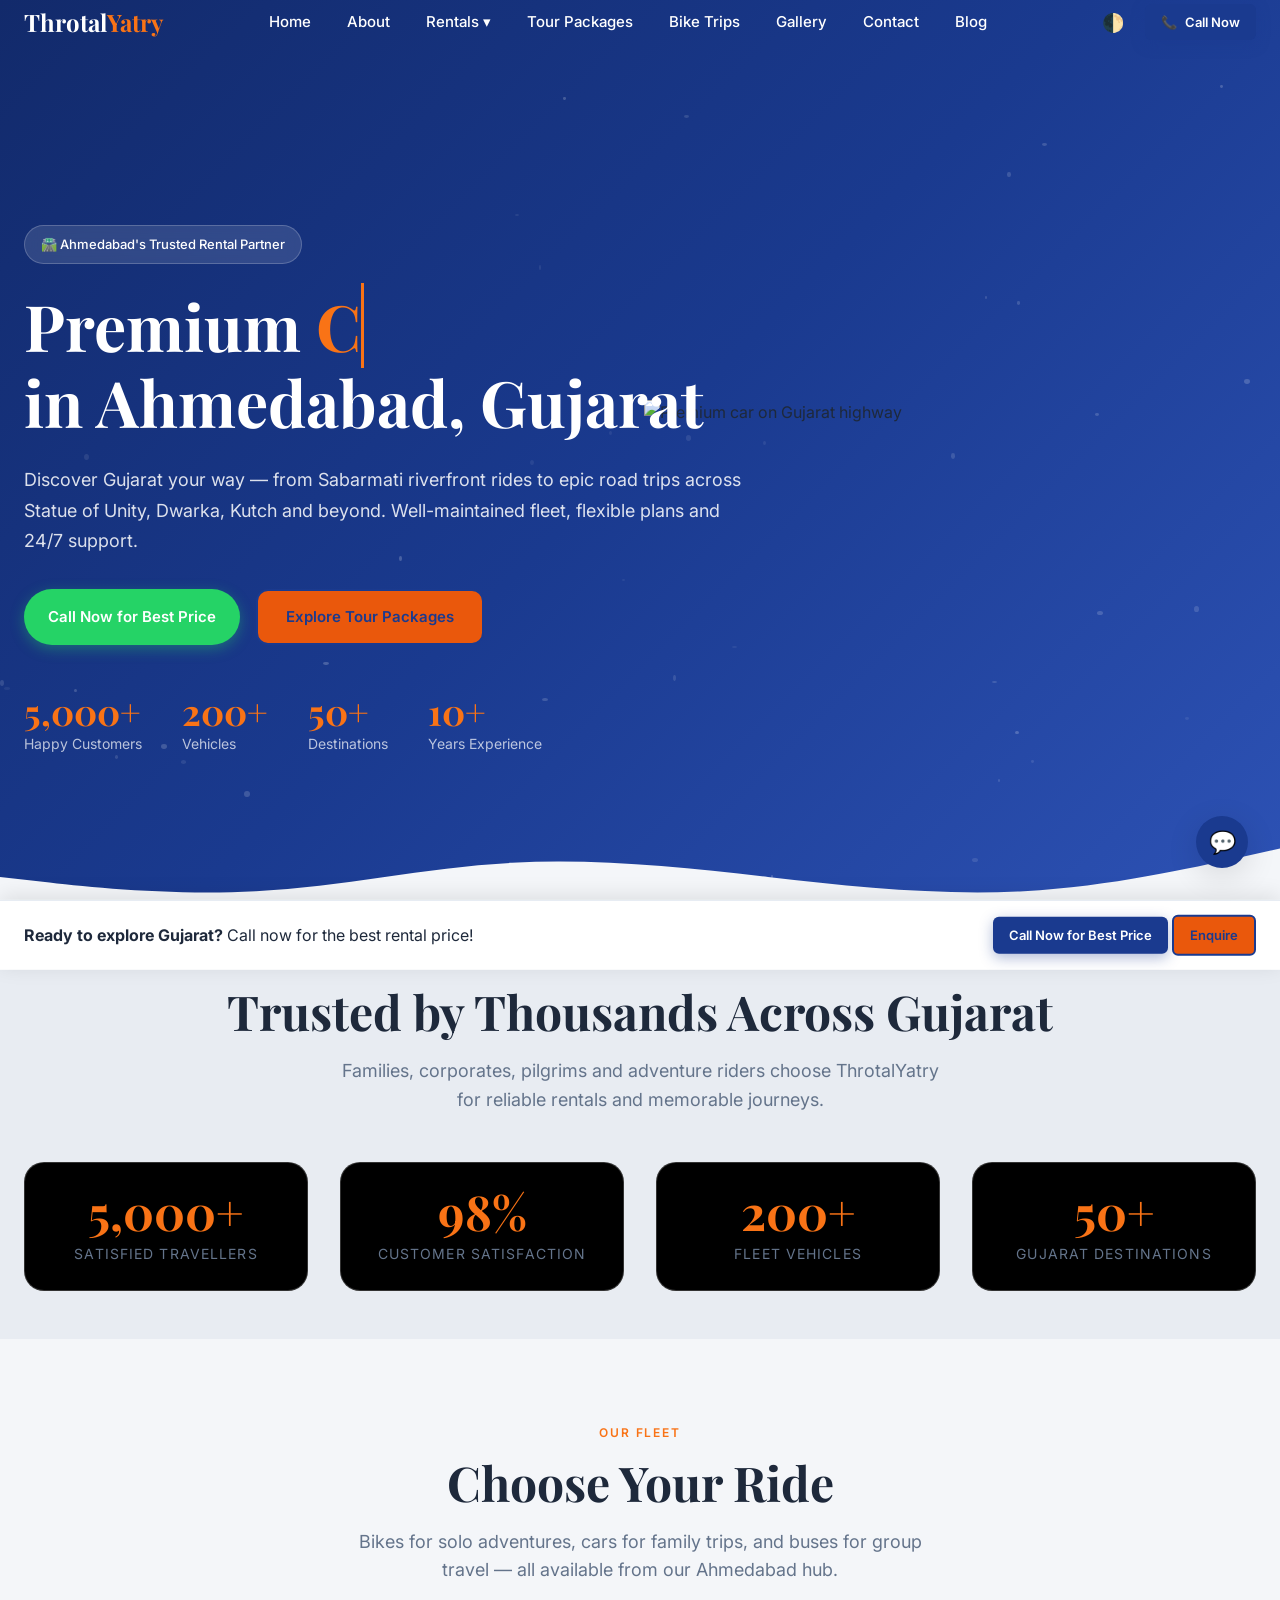
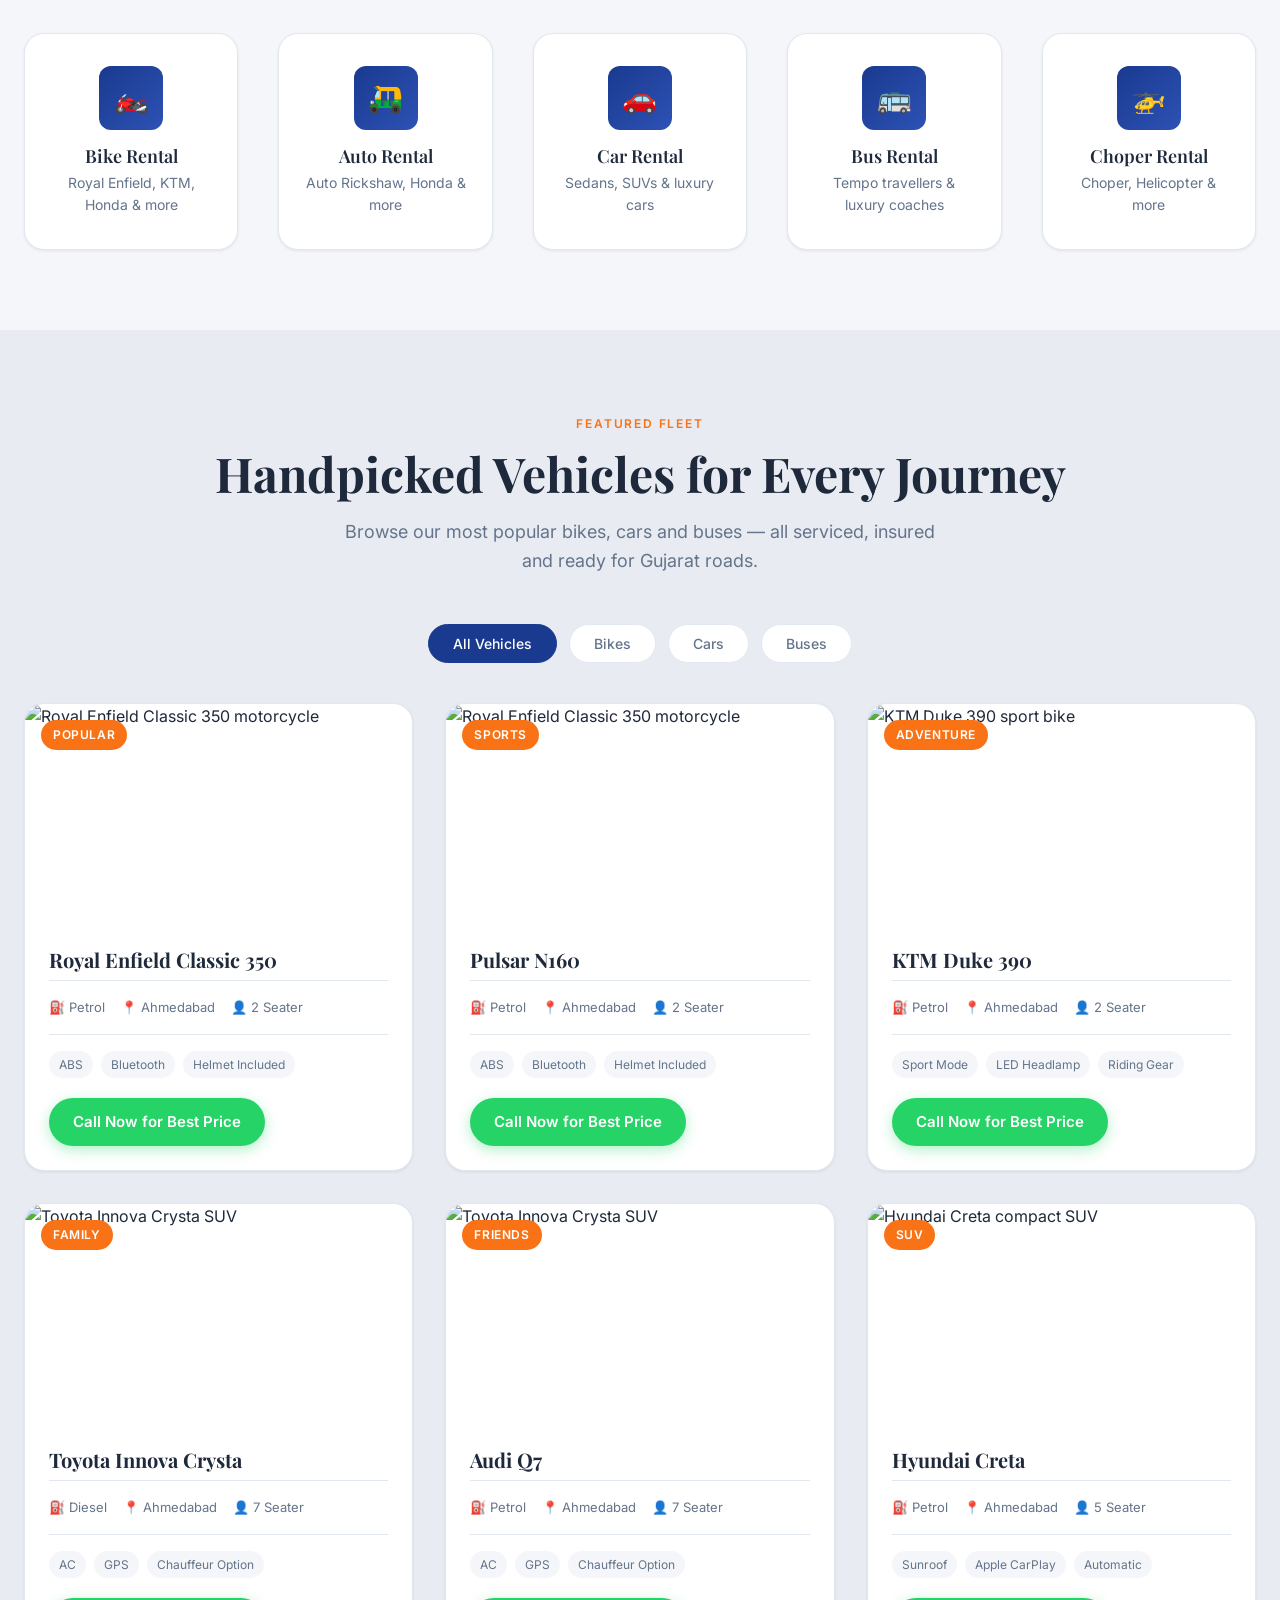
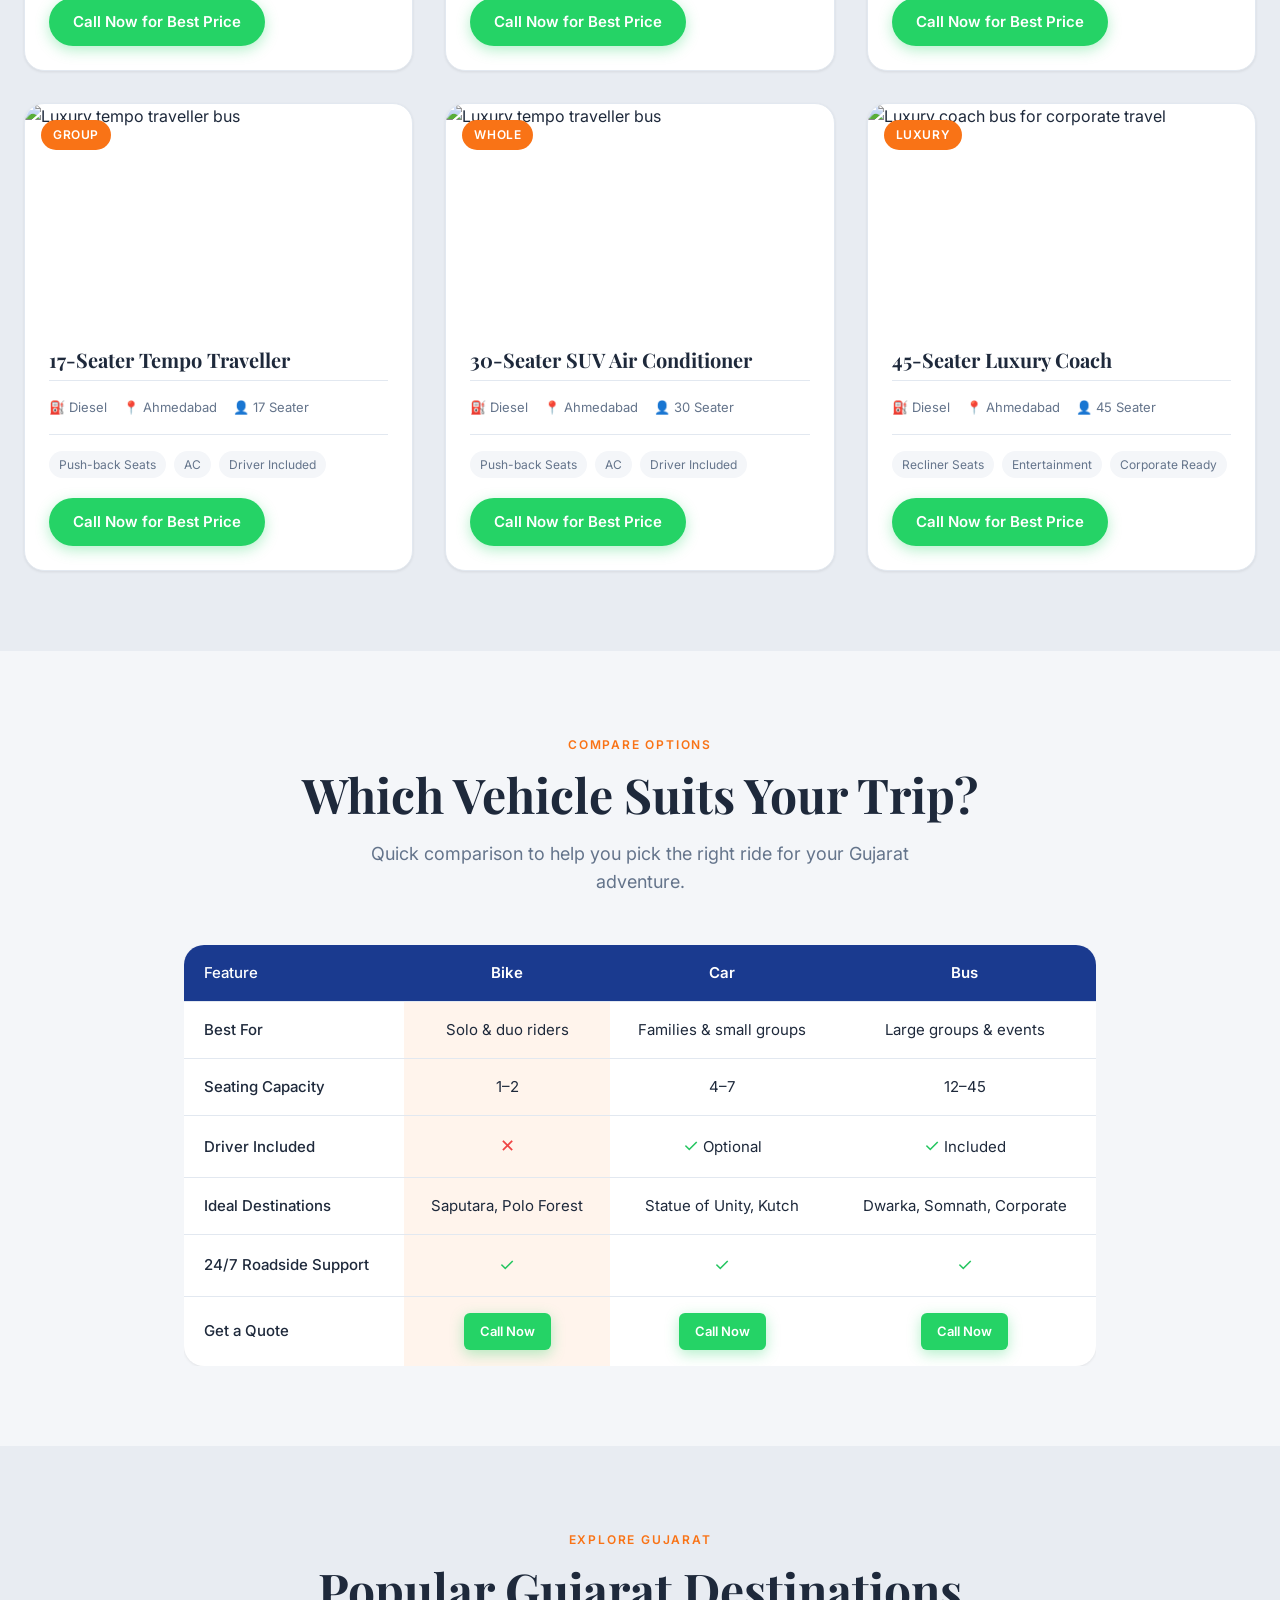
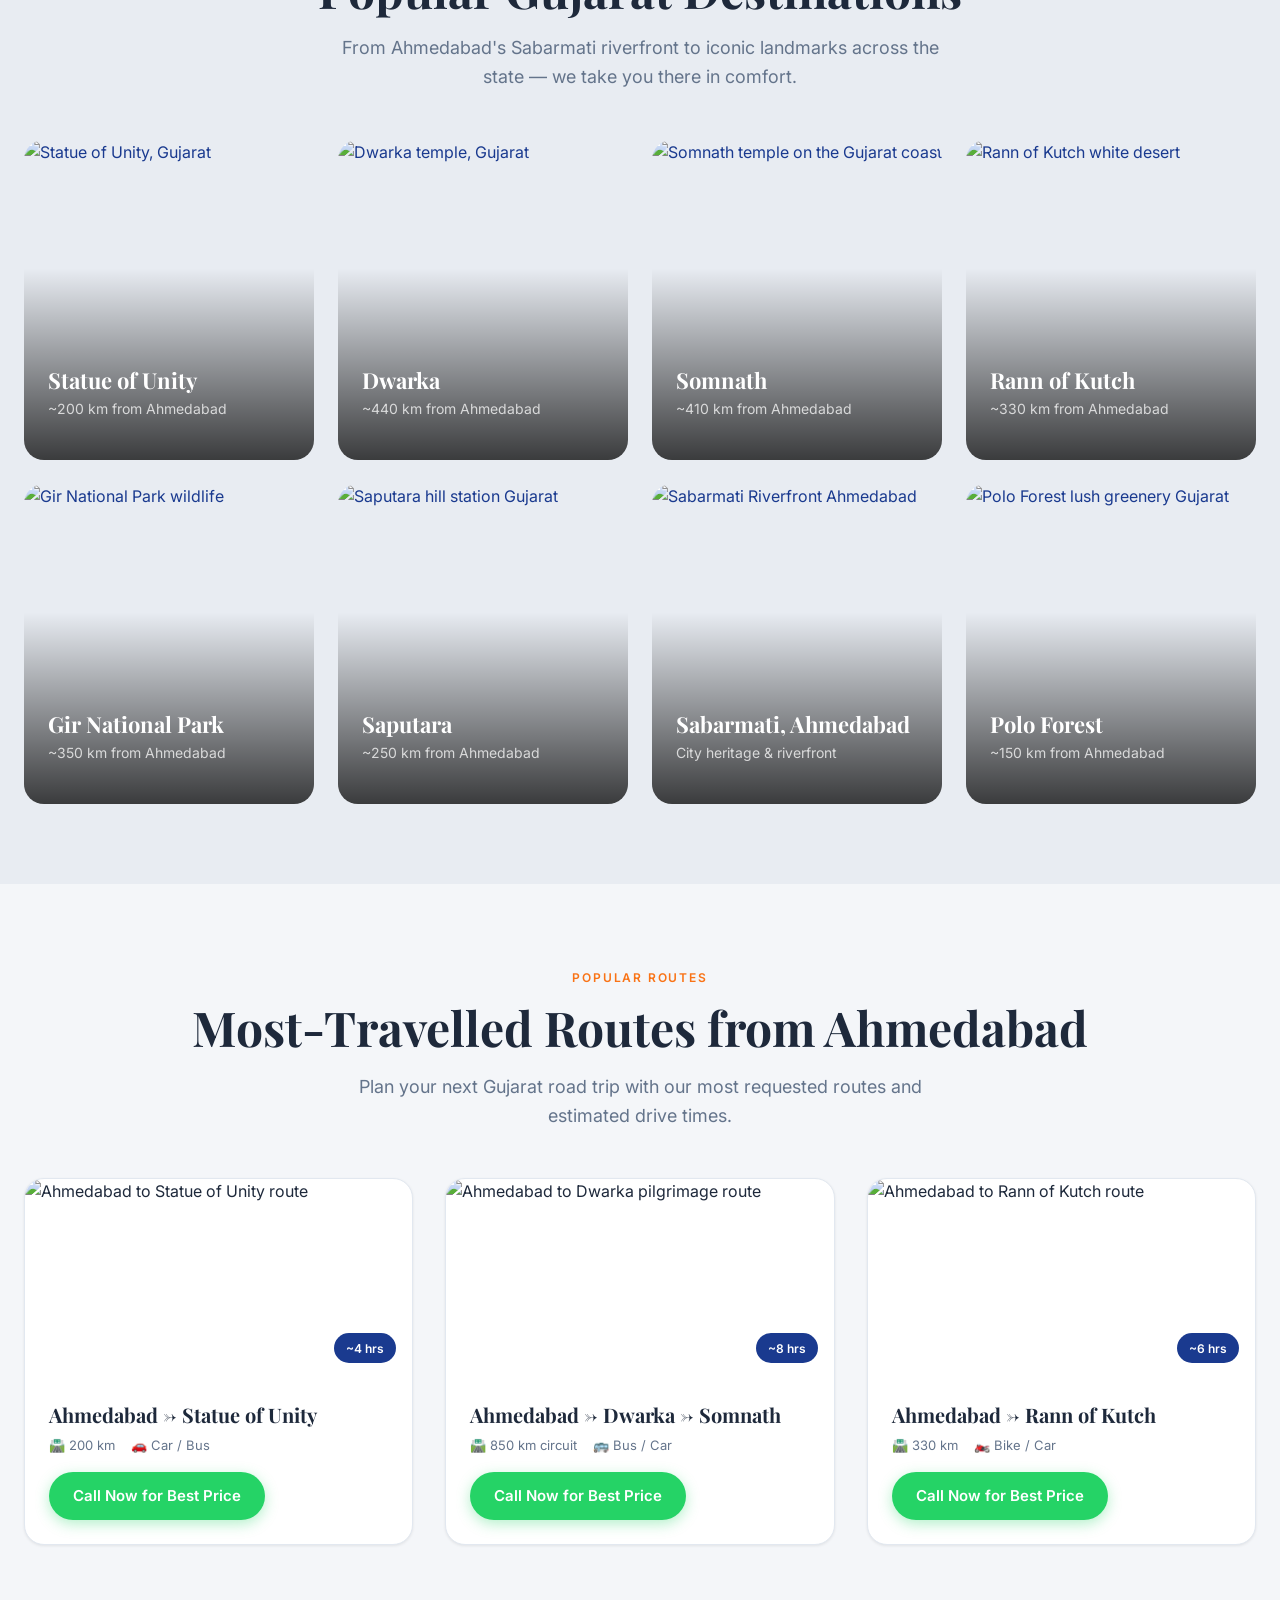
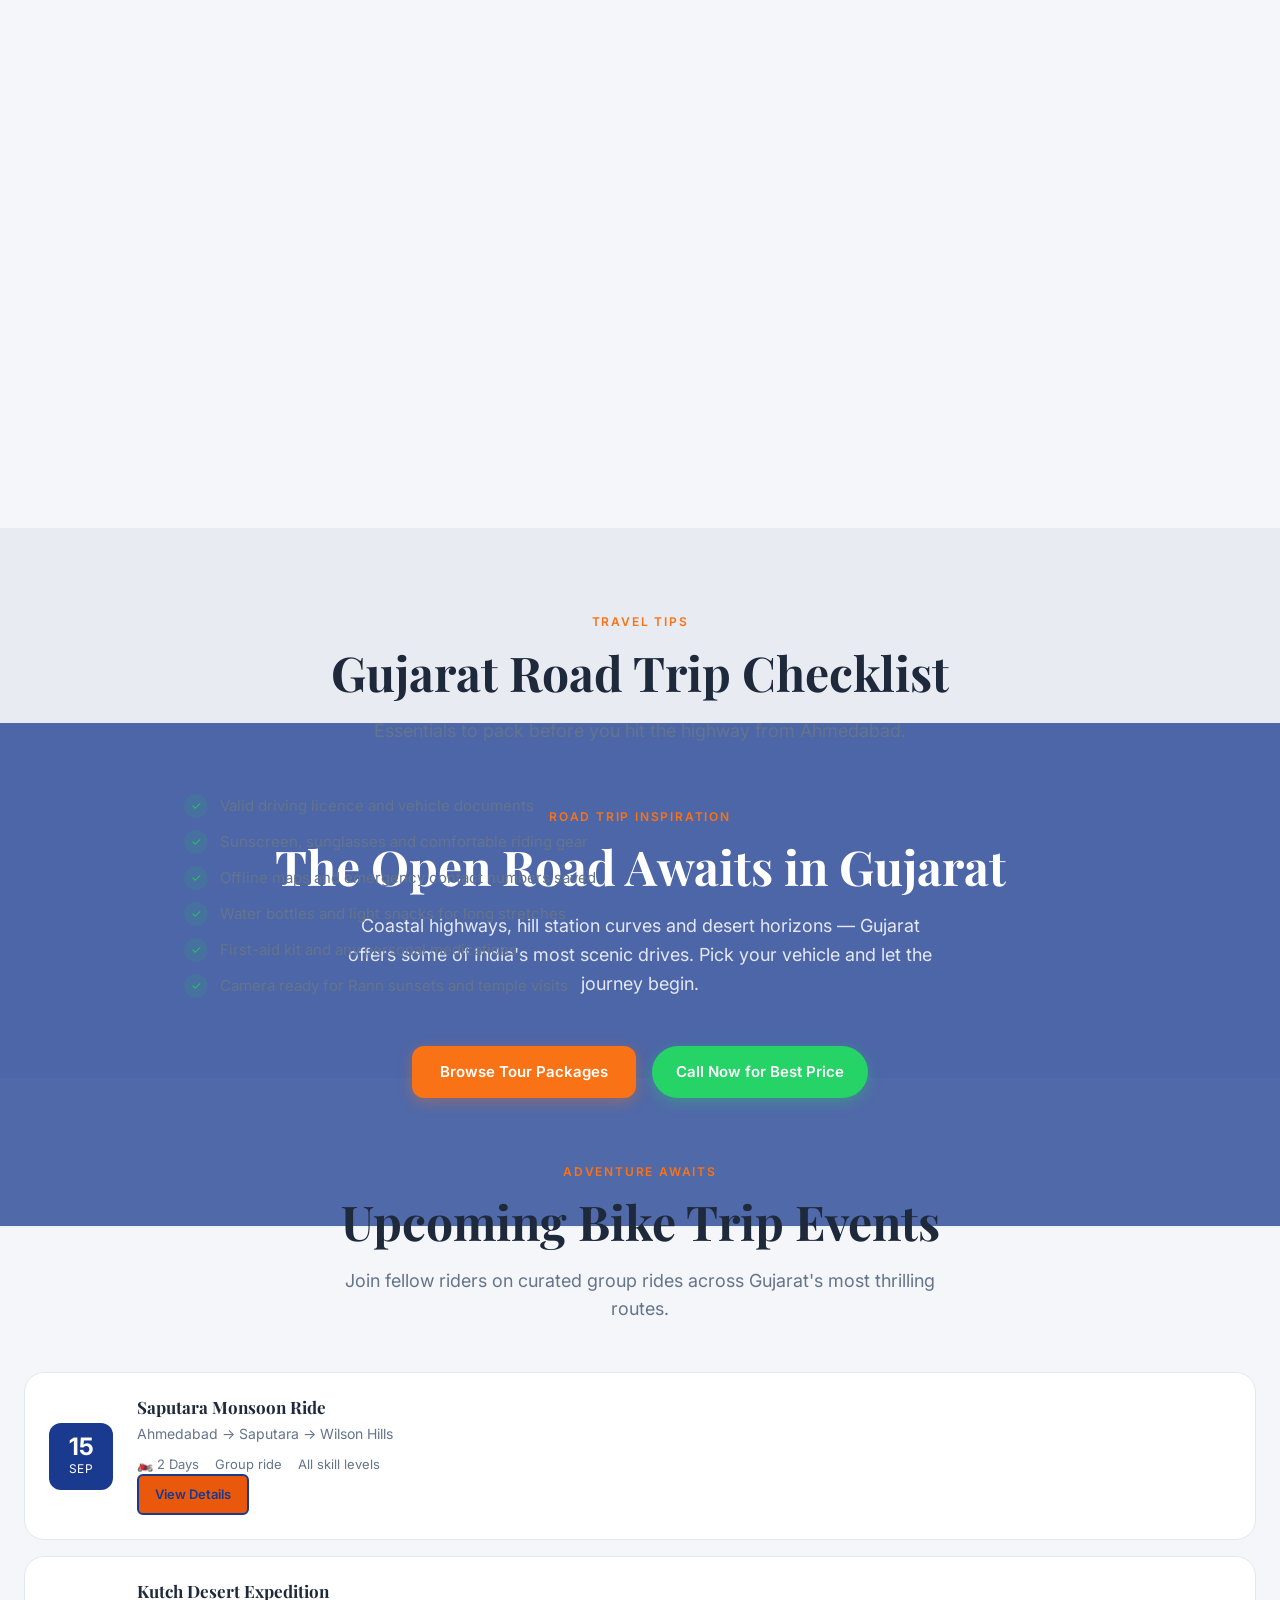
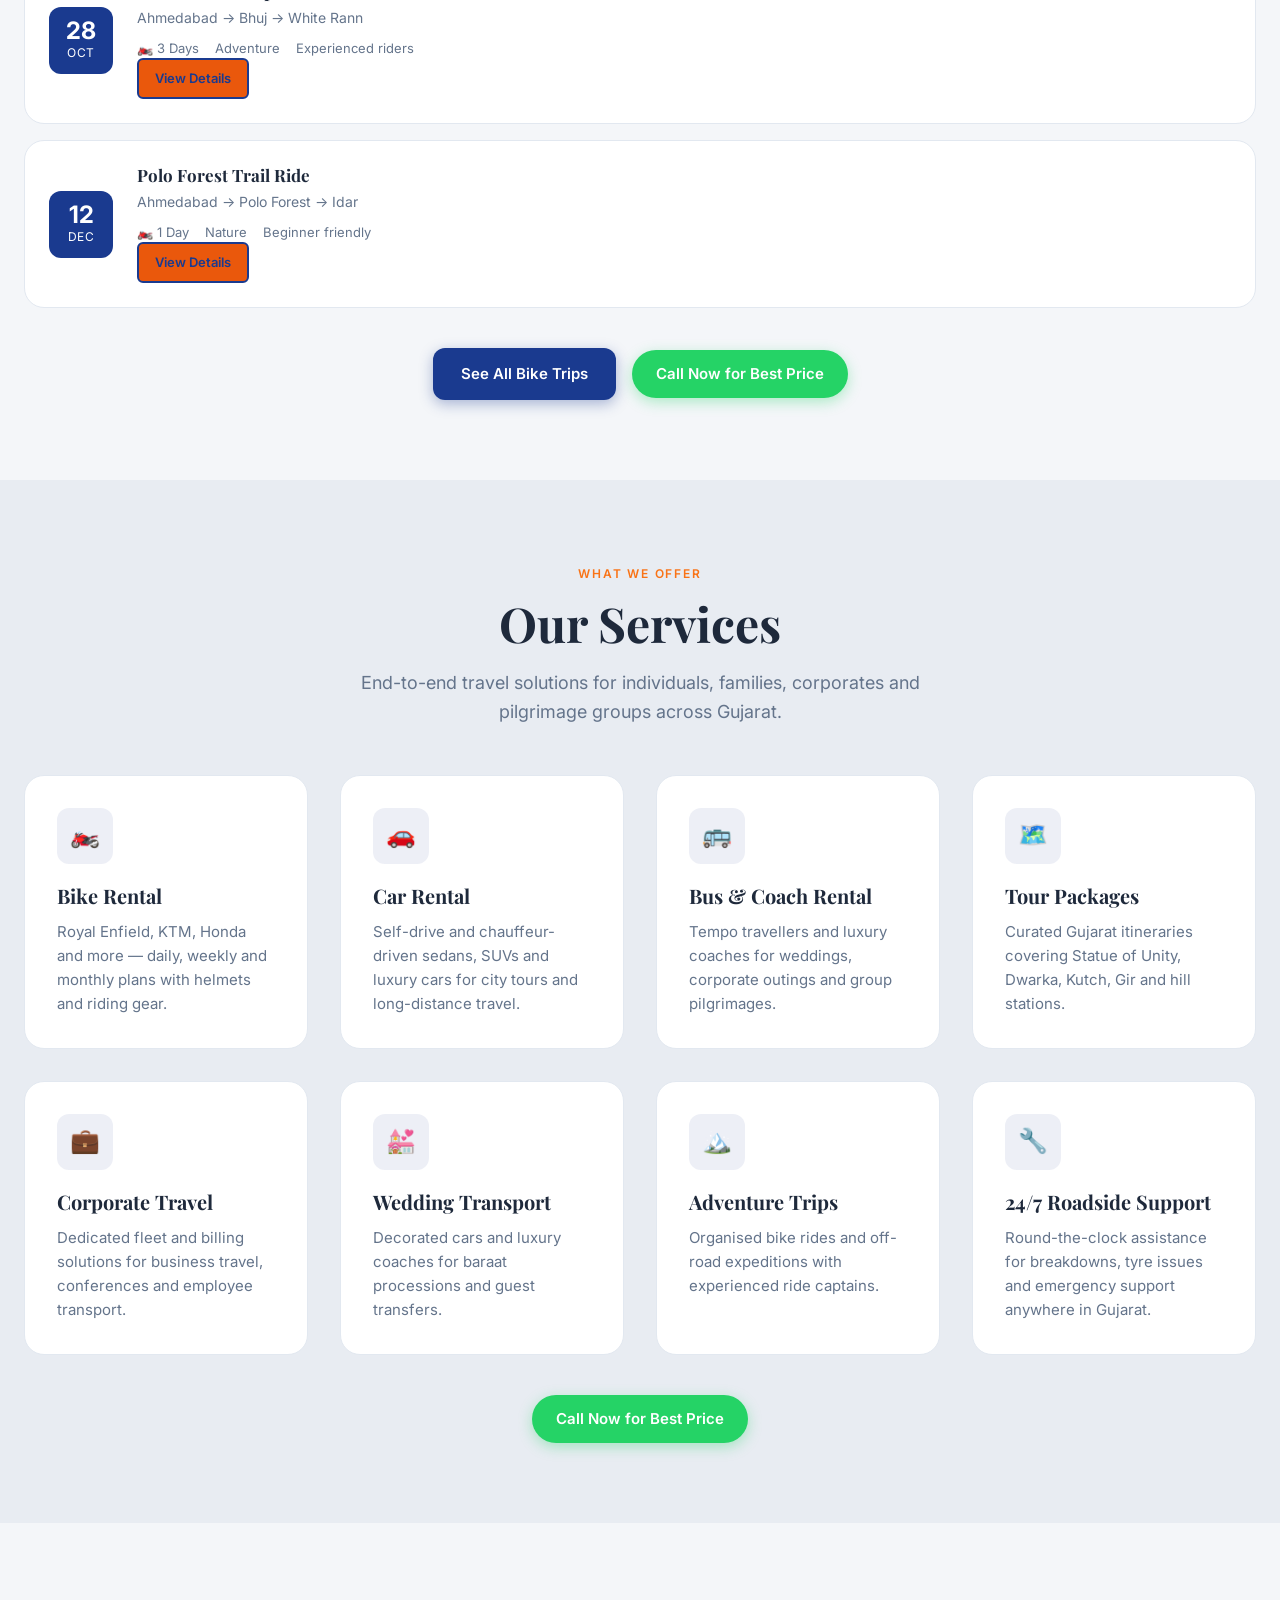
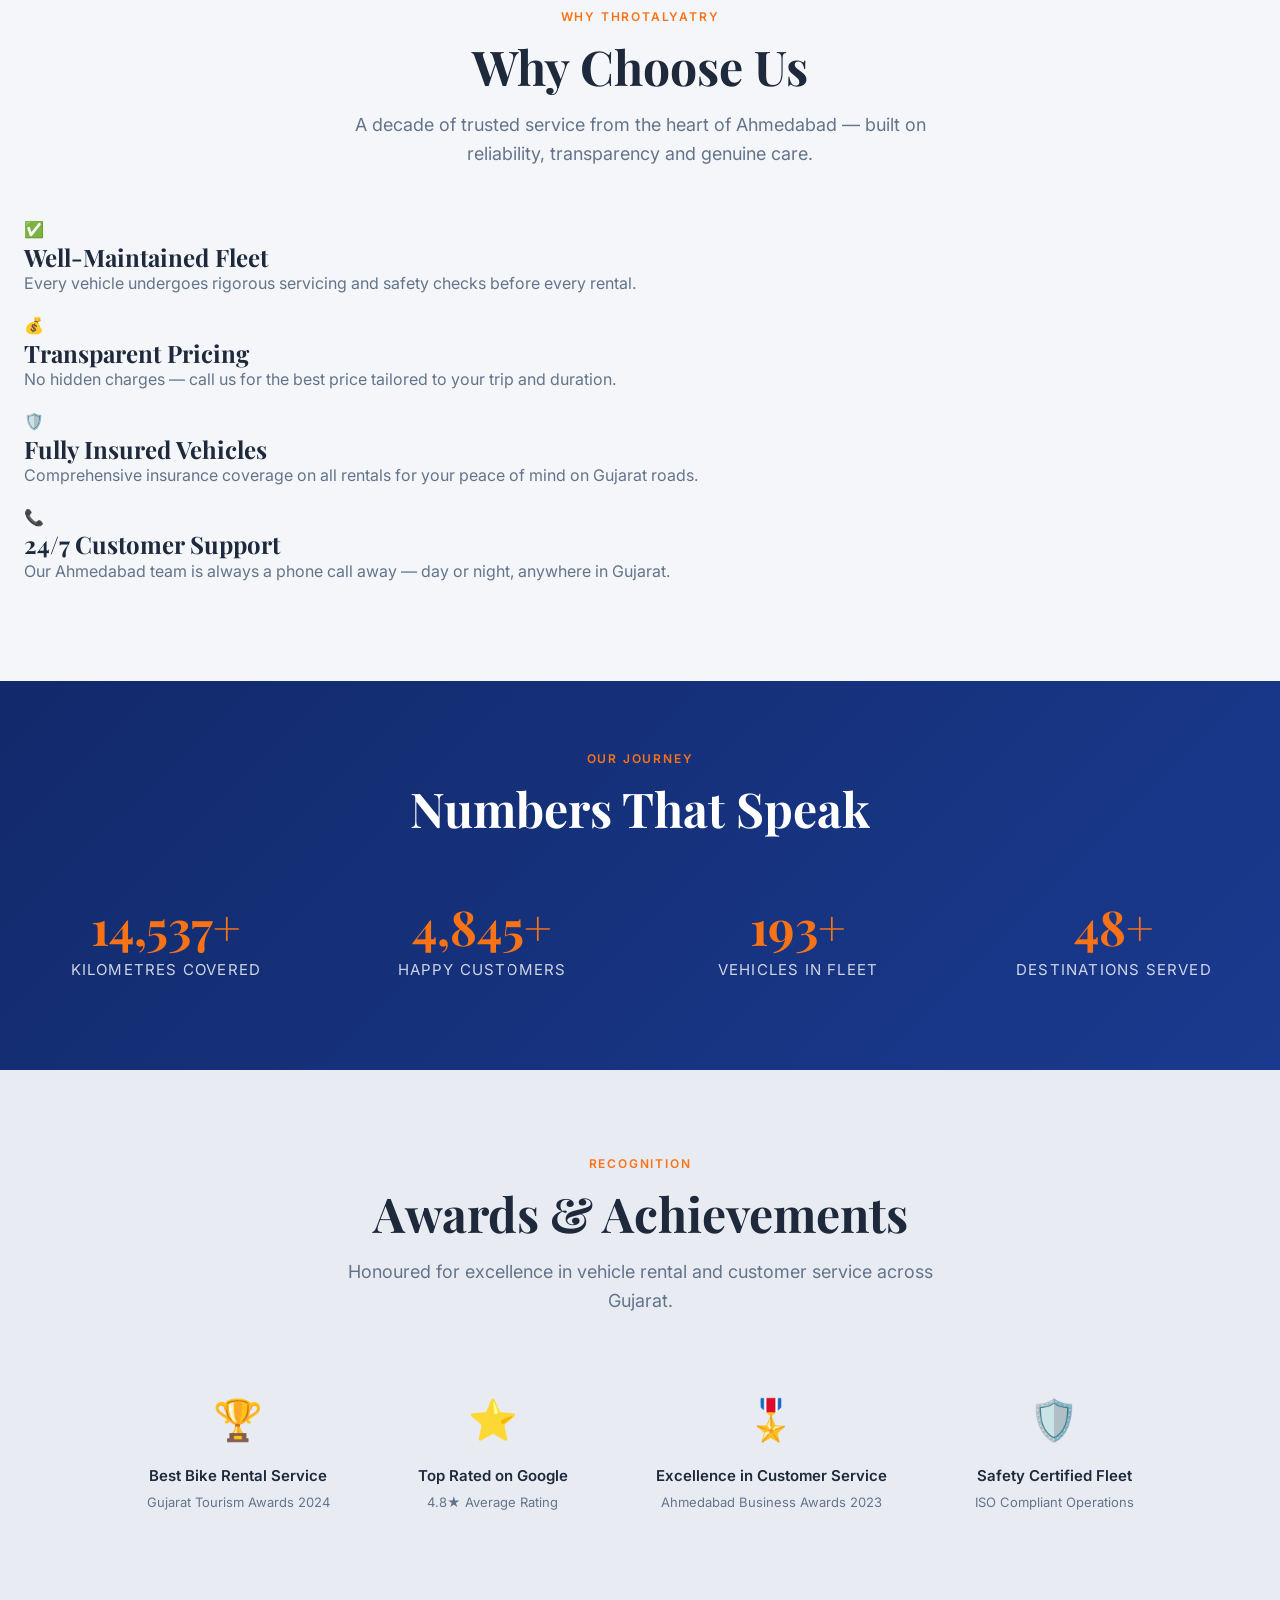
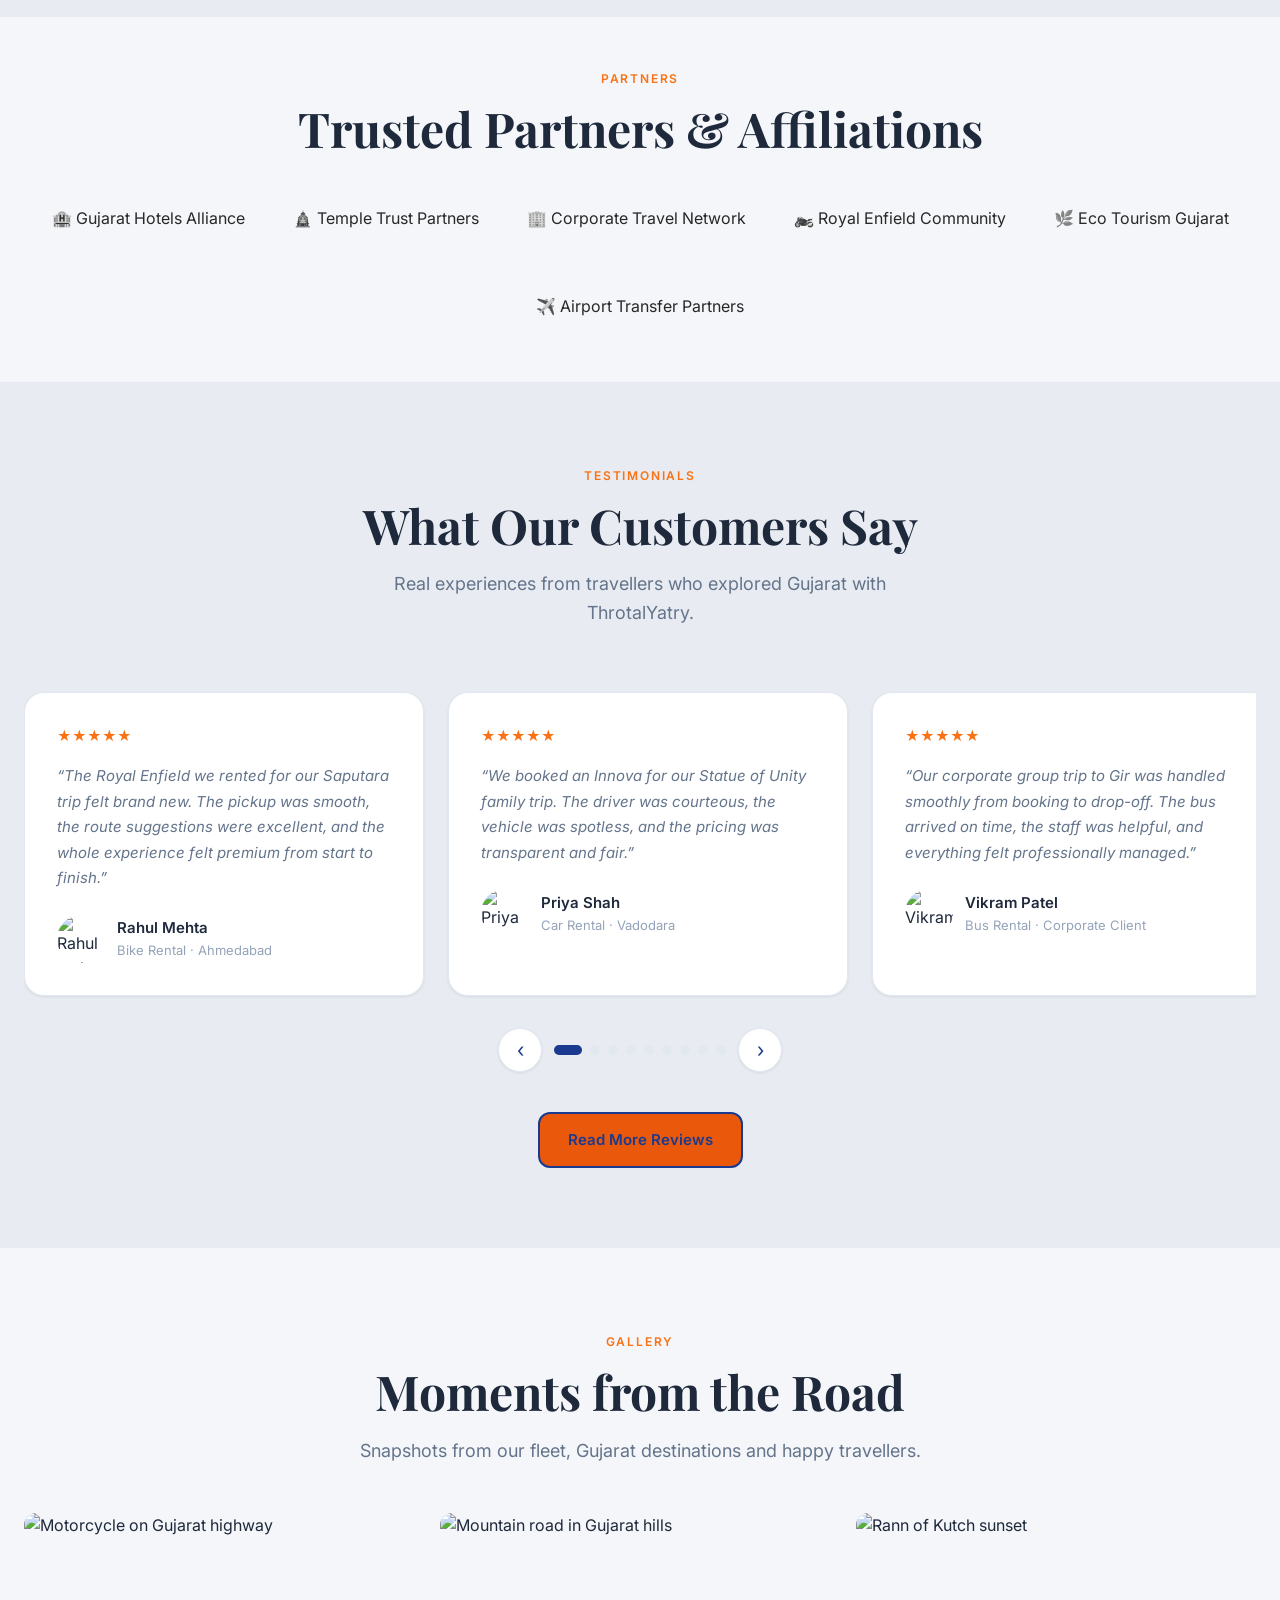
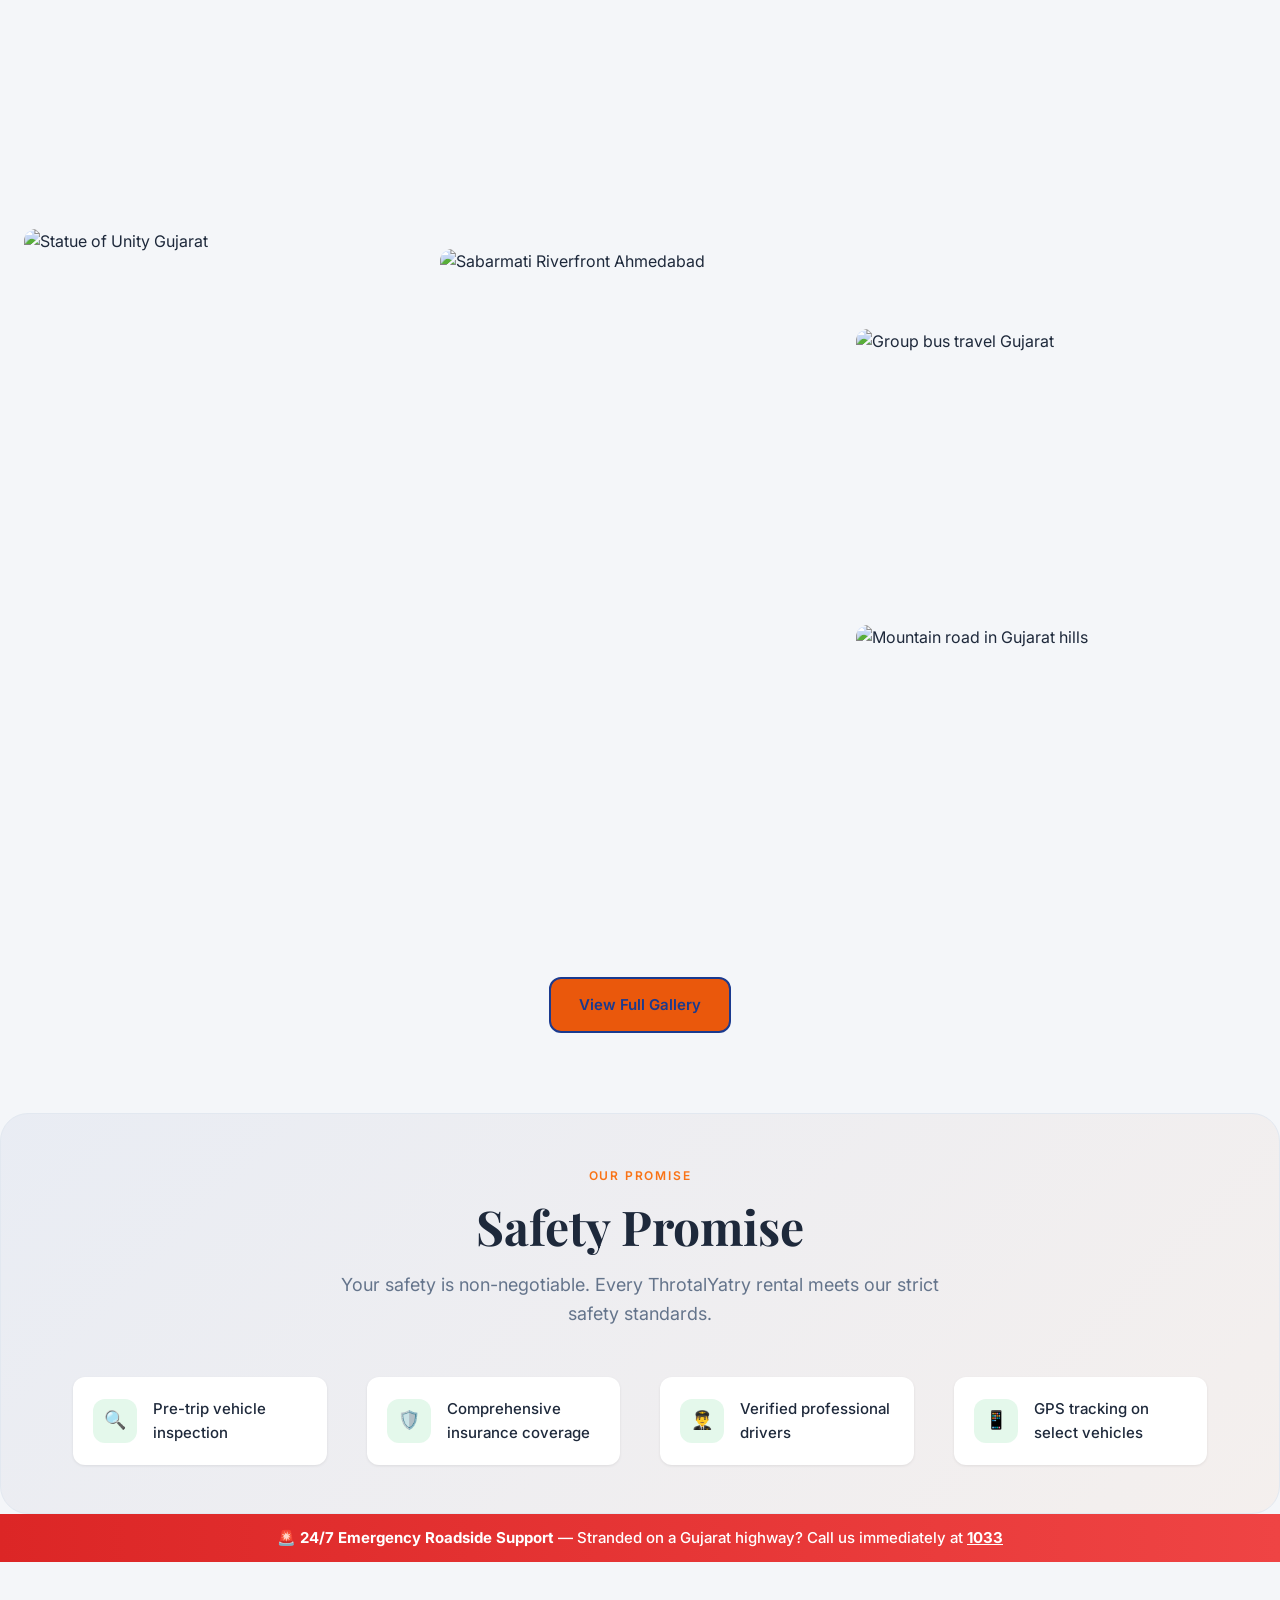
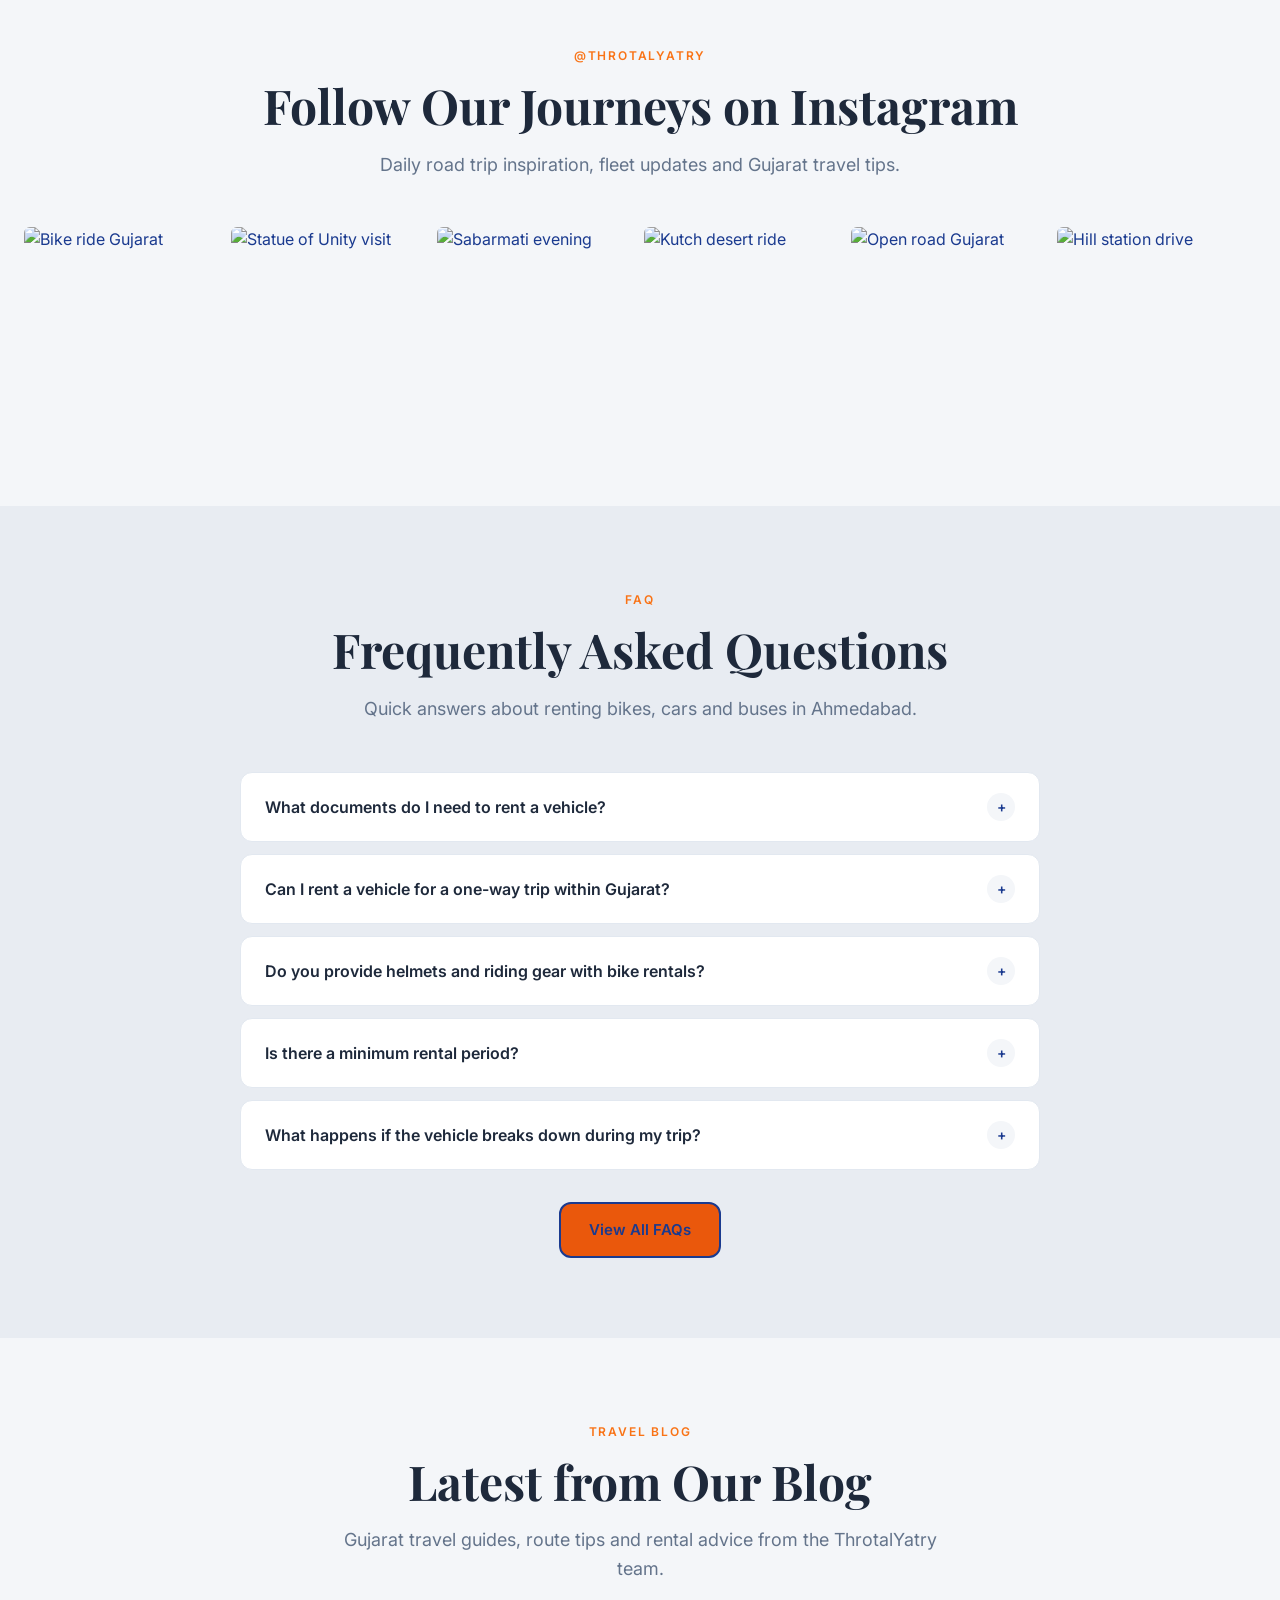
==== index.html @ d6a80f30 "first commit" ====
﻿<!DOCTYPE html>
<html lang="en">
<head>
  <meta charset="UTF-8">
  <meta name="viewport" content="width=device-width, initial-scale=1.0">
  <title>ThrotalYatry | Premium Bike, Car &amp; Bus Rental in Ahmedabad, Gujarat</title>
  <meta name="description" content="ThrotalYatry offers premium bike, car and bus rentals in Ahmedabad, Gujarat. Explore Statue of Unity, Dwarka, Kutch and more with our well-maintained fleet. Call now for the best price.">
  <meta name="keywords" content="bike rental Ahmedabad, car rental Gujarat, bus rental Ahmedabad, vehicle hire Gujarat, ThrotalYatry, tour packages Gujarat">
  <meta name="author" content="ThrotalYatry">
  <meta name="robots" content="index, follow">
  <link rel="canonical" href="https://www.throtalyatry.com/">

  <!-- Open Graph -->
  <meta property="og:type" content="website">
  <meta property="og:url" content="https://www.throtalyatry.com/">
  <meta property="og:title" content="ThrotalYatry | Premium Bike, Car &amp; Bus Rental in Ahmedabad, Gujarat">
  <meta property="og:description" content="Premium bike, car and bus rentals in Ahmedabad. Explore Gujarat with comfort, safety and the best fleet. Call now for the best price.">
  <meta property="og:image" content="https://images.unsplash.com/photo-1587474260587-136574528ed5?w=1200&q=80">
  <meta property="og:locale" content="en_IN">
  <meta property="og:site_name" content="ThrotalYatry">

  <!-- Twitter Card -->
  <meta name="twitter:card" content="summary_large_image">
  <meta name="twitter:title" content="ThrotalYatry | Premium Bike, Car &amp; Bus Rental in Ahmedabad, Gujarat">
  <meta name="twitter:description" content="Premium bike, car and bus rentals in Ahmedabad. Explore Gujarat with comfort, safety and the best fleet.">
  <meta name="twitter:image" content="https://images.unsplash.com/photo-1587474260587-136574528ed5?w=1200&q=80">

  <!-- Favicon -->
  <link rel="icon" type="image/svg+xml" href="data:image/svg+xml,%3Csvg xmlns='http://www.w3.org/2000/svg' viewBox='0 0 100 100'%3E%3Ctext y='.9em' font-size='90'%3E🛣️%3C/text%3E%3C/svg%3E">

  <!-- Stylesheets -->
  <link rel="stylesheet" href="css/style.css">
  <link rel="stylesheet" href="css/responsive.css">

  <!-- JSON-LD LocalBusiness Schema -->
  <script type="application/ld+json">
  {
    "@context": "https://schema.org",
    "@type": "LocalBusiness",
    "name": "ThrotalYatry",
    "description": "Premium bike, car and bus rental service in Ahmedabad, Gujarat. Explore Gujarat with our well-maintained fleet and expert travel support.",
    "url": "https://www.throtalyatry.com",
    "telephone": "+917739486797",
    "email": "info@throtalyatry.com",
    "image": "https://images.unsplash.com/photo-1587474260587-136574528ed5?w=1200&q=80",
    "address": {
      "@type": "PostalAddress",
      "streetAddress": "Near Sabarmati Riverfront",
      "addressLocality": "Ahmedabad",
      "addressRegion": "Gujarat",
      "postalCode": "380009",
      "addressCountry": "IN"
    },
    "geo": {
      "@type": "GeoCoordinates",
      "latitude": 23.0225,
      "longitude": 72.5714
    },
    "openingHoursSpecification": [
      {
        "@type": "OpeningHoursSpecification",
        "dayOfWeek": ["Monday","Tuesday","Wednesday","Thursday","Friday","Saturday","Sunday"],
        "opens": "06:00",
        "closes": "22:00"
      }
    ],
    "areaServed": {
      "@type": "State",
      "name": "Gujarat"
    },
    "priceRange": "$$",
    "sameAs": [
      "https://www.facebook.com/throtalyatry",
      "https://www.instagram.com/throtalyatry"
    ]
  }
  </script>
</head>
<body class="loading">

  <div id="loader" class="loader">
    <div class="loader-logo">ThrotalYatry</div>
    <div class="loader-bar"><div class="loader-bar-fill"></div></div>
    <p class="loader-text">Loading your journey...</p>
  </div>

  <div id="site-header"></div>

  <main>

    <!-- 1. Hero Section -->
    <section class="hero" id="home" aria-label="Welcome to ThrotalYatry">
      <div class="hero-particles" aria-hidden="true"></div>
      <div class="container">
        <div class="hero-content reveal">
          <span class="hero-badge">🛣️ Ahmedabad's Trusted Rental Partner</span>
          <h1 class="hero-title">
            Premium <span data-typing data-typing-words="Bike Rentals,Car Rentals,Bus Rentals,Gujarat Tours" class="typing">Bike Rentals</span><br>
            in Ahmedabad, Gujarat
          </h1>
          <p class="hero-description">
            Discover Gujarat your way — from Sabarmati riverfront rides to epic road trips across Statue of Unity, Dwarka, Kutch and beyond. Well-maintained fleet, flexible plans and 24/7 support.
          </p>
          <div class="hero-actions">
            <a href="tel:+917739486797" class="btn btn-primary btn-call ripple">Call Now for Best Price</a>
            <a href="tour-packages.html" class="btn btn-outline ripple">Explore Tour Packages</a>
          </div>
          <div class="hero-stats">
            <div class="hero-stat reveal">
              <div class="hero-stat-number" data-counter="5000" data-suffix="+">0</div>
              <div class="hero-stat-label">Happy Customers</div>
            </div>
            <div class="hero-stat reveal">
              <div class="hero-stat-number" data-counter="200" data-suffix="+">0</div>
              <div class="hero-stat-label">Vehicles</div>
            </div>
            <div class="hero-stat reveal">
              <div class="hero-stat-number" data-counter="50" data-suffix="+">0</div>
              <div class="hero-stat-label">Destinations</div>
            </div>
            <div class="hero-stat reveal">
              <div class="hero-stat-number" data-counter="10" data-suffix="+">0</div>
              <div class="hero-stat-label">Years Experience</div>
            </div>
          </div>
        </div>
      </div>
      <img src="https://encrypted-tbn0.gstatic.com/images?q=tbn:ANd9GcQCNAmAWRGUAVjuxG5zao8jdfZ6retVQ5wQlZg35UdHosaTIxqSq-HduOw&s=10" alt="Premium car on Gujarat highway" class="hero-image" width="700" height="500" loading="eager">
      <div class="hero-waves" aria-hidden="true">
        <svg viewBox="0 10 1440 80" preserveAspectRatio="none" xmlns="http://www.w3.org/2000/svg">
          <path d="M0,64L48,69.3C96,75,192,85,288,80C384,75,480,53,576,48C672,43,768,53,864,64C960,75,1056,85,1152,80C1248,75,1344,53,1392,42.7L1440,32L1440,120L1392,120C1344,120,1248,120,1152,120C1056,120,960,120,864,120C768,120,672,120,576,120C480,120,384,120,288,120C192,120,96,120,48,120L0,120Z"></path>
        </svg>
      </div>
    </section>

    <!-- Extra: Trusted by Thousands -->
    <section class="section-sm section-alt" aria-label="Trusted by thousands">
      <div class="container">
        <div class="section-header center reveal">
          <span class="section-label">Social Proof</span>
          <h2 class="section-title">Trusted by Thousands Across Gujarat</h2>
          <p class="section-subtitle">Families, corporates, pilgrims and adventure riders choose ThrotalYatry for reliable rentals and memorable journeys.</p>
        </div>
        <div class="stats-grid grid-4 reveal">
          <div class="stat-card glass-card text-center">
            <div class="stat-number" data-counter="5000" data-suffix="+">0</div>
            <div class="stat-label" style="color:var(--text-muted);text-transform:uppercase;letter-spacing:0.08em;font-size:0.875rem;">Satisfied Travellers</div>
          </div>
          <div class="stat-card glass-card text-center">
            <div class="stat-number" data-counter="98" data-suffix="%">0</div>
            <div class="stat-label" style="color:var(--text-muted);text-transform:uppercase;letter-spacing:0.08em;font-size:0.875rem;">Customer Satisfaction</div>
          </div>
          <div class="stat-card glass-card text-center">
            <div class="stat-number" data-counter="200" data-suffix="+">0</div>
            <div class="stat-label" style="color:var(--text-muted);text-transform:uppercase;letter-spacing:0.08em;font-size:0.875rem;">Fleet Vehicles</div>
          </div>
          <div class="stat-card glass-card text-center">
            <div class="stat-number" data-counter="50" data-suffix="+">0</div>
            <div class="stat-label" style="color:var(--text-muted);text-transform:uppercase;letter-spacing:0.08em;font-size:0.875rem;">Gujarat Destinations</div>
          </div>
        </div>
      </div>
    </section>

    <!-- 2. Vehicle Categories -->
    <section class="section" id="categories" aria-labelledby="categories-title">
      <div class="container">
        <div class="section-header center reveal">
          <span class="section-label">Our Fleet</span>
          <h2 class="section-title" id="categories-title">Choose Your Ride</h2>
          <p class="section-subtitle">Bikes for solo adventures, cars for family trips, and buses for group travel — all available from our Ahmedabad hub.</p>
        </div>
        <div class="categories-grid grid-3 reveal">
          <a href="bike-rental.html" class="category-card">
            <div class="category-icon" aria-hidden="true">🏍️</div>
            <h3 class="category-name">Bike Rental</h3>
            <p class="category-count">Royal Enfield, KTM, Honda &amp; more</p>
          </a>
          <a href="bike-rental.html" class="category-card">
            <div class="category-icon" aria-hidden="true">🛺</div>
            <h3 class="category-name">Auto Rental</h3>
            <p class="category-count">Auto Rickshaw, Honda &amp; more</p>
          </a>
          <a href="car-rental.html" class="category-card">
            <div class="category-icon" aria-hidden="true">🚗</div>
            <h3 class="category-name">Car Rental</h3>
            <p class="category-count">Sedans, SUVs &amp; luxury cars</p>
          </a>
          <a href="bus-rental.html" class="category-card">
            <div class="category-icon" aria-hidden="true">🚌</div>
            <h3 class="category-name">Bus Rental</h3>
            <p class="category-count">Tempo travellers &amp; luxury coaches</p>
          </a>
          <a href="bike-rental.html" class="category-card">
            <div class="category-icon" aria-hidden="true">🚁</div>
            <h3 class="category-name">Choper Rental</h3>
            <p class="category-count">Choper, Helicopter &amp; more</p>
          </a>
        </div>
      </div>
    </section>

    <!-- 3. Featured Fleet -->
    <section class="section section-alt" id="fleet" aria-labelledby="fleet-title">
      <div class="container">
        <div class="section-header center reveal">
          <span class="section-label">Featured Fleet</span>
          <h2 class="section-title" id="fleet-title">Handpicked Vehicles for Every Journey</h2>
          <p class="section-subtitle">Browse our most popular bikes, cars and buses — all serviced, insured and ready for Gujarat roads.</p>
        </div>
        <div class="filter-tabs reveal" data-filter-target="#featuredFleet .vehicle-card" role="tablist" aria-label="Filter vehicles">
          <button class="filter-tab is-active active" data-filter="all" role="tab" aria-selected="true">All Vehicles</button>
          <button class="filter-tab" data-filter="bike" role="tab" aria-selected="false">Bikes</button>
          <button class="filter-tab" data-filter="car" role="tab" aria-selected="false">Cars</button>
          <button class="filter-tab" data-filter="bus" role="tab" aria-selected="false">Buses</button>
        </div>
        <div class="vehicles-grid" id="featuredFleet">
          <article class="vehicle-card reveal" data-category="bike">
            <div class="vehicle-card-image">
              <img src="https://images.pexels.com/photos/19426690/pexels-photo-19426690/free-photo-of-motorcycle-parked-in-the-grass.jpeg" alt="Royal Enfield Classic 350 motorcycle" width="400" height="220" loading="lazy">
              <span class="vehicle-badge">Popular</span>
            </div>
            <div class="vehicle-card-body">
              <h3 class="vehicle-card-title">Royal Enfield Classic 350</h3>
              <div class="vehicle-specs">
                <span class="vehicle-spec">⛽ Petrol</span>
                <span class="vehicle-spec">📍 Ahmedabad</span>
                <span class="vehicle-spec">👤 2 Seater</span>
              </div>
              <div class="vehicle-features">
                <span class="feature-tag vehicle-feature">ABS</span>
                <span class="feature-tag vehicle-feature">Bluetooth</span>
                <span class="feature-tag vehicle-feature">Helmet Included</span>
              </div>
              <a href="tel:+917739486797" class="btn btn-primary btn-call ripple">Call Now for Best Price</a>
            </div>
          </article>
          <article class="vehicle-card reveal" data-category="bike">
            <div class="vehicle-card-image">
              <img src="https://wallpapercave.com/wp/wp11817445.jpg" alt="Royal Enfield Classic 350 motorcycle" width="400" height="220" loading="lazy">
              <span class="vehicle-badge">Sports</span>
            </div>
            <div class="vehicle-card-body">
              <h3 class="vehicle-card-title">Pulsar N160</h3>
              <div class="vehicle-specs">
                <span class="vehicle-spec">⛽ Petrol</span>
                <span class="vehicle-spec">📍 Ahmedabad</span>
                <span class="vehicle-spec">👤 2 Seater</span>
              </div>
              <div class="vehicle-features">
                <span class="feature-tag vehicle-feature">ABS</span>
                <span class="feature-tag vehicle-feature">Bluetooth</span>
                <span class="feature-tag vehicle-feature">Helmet Included</span>
              </div>
              <a href="tel:+917739486797" class="btn btn-primary btn-call ripple">Call Now for Best Price</a>
            </div>
          </article>
          <article class="vehicle-card reveal" data-category="bike">
            <div class="vehicle-card-image">
              <img src="https://encrypted-tbn0.gstatic.com/images?q=tbn:ANd9GcRC1zKdkCqMqa0E2fZVe5QGRlqgKlAbH3ACqWOnV6X2L5OtnJWy6oxguTA&s=10" alt="KTM Duke 390 sport bike" width="400" height="220" loading="lazy">
              <span class="vehicle-badge">Adventure</span>
            </div>
            <div class="vehicle-card-body">
              <h3 class="vehicle-card-title">KTM Duke 390</h3>
              <div class="vehicle-specs">
                <span class="vehicle-spec">⛽ Petrol</span>
                <span class="vehicle-spec">📍 Ahmedabad</span>
                <span class="vehicle-spec">👤 2 Seater</span>
              </div>
              <div class="vehicle-features">
                <span class="feature-tag vehicle-feature">Sport Mode</span>
                <span class="feature-tag vehicle-feature">LED Headlamp</span>
                <span class="feature-tag vehicle-feature">Riding Gear</span>
              </div>
              <a href="tel:+917739486797" class="btn btn-primary btn-call ripple">Call Now for Best Price</a>
            </div>
          </article>
          <article class="vehicle-card reveal" data-category="car">
            <div class="vehicle-card-image">
              <img src="https://encrypted-tbn0.gstatic.com/images?q=tbn:ANd9GcSNpx4CkVOqWgvJqFELgfOOpGiAG4bdW1a0c7EY87qfQ3bij3bgSSadXCY&s=10" alt="Toyota Innova Crysta SUV" width="400" height="220" loading="lazy">
              <span class="vehicle-badge">Family</span>
            </div>
            <div class="vehicle-card-body">
              <h3 class="vehicle-card-title">Toyota Innova Crysta</h3>
              <div class="vehicle-specs">
                <span class="vehicle-spec">⛽ Diesel</span>
                <span class="vehicle-spec">📍 Ahmedabad</span>
                <span class="vehicle-spec">👤 7 Seater</span>
              </div>
              <div class="vehicle-features">
                <span class="feature-tag vehicle-feature">AC</span>
                <span class="feature-tag vehicle-feature">GPS</span>
                <span class="feature-tag vehicle-feature">Chauffeur Option</span>
              </div>
              <a href="tel:+917739486797" class="btn btn-primary btn-call ripple">Call Now for Best Price</a>
            </div>
          </article>
          <article class="vehicle-card reveal" data-category="car">
            <div class="vehicle-card-image">
              <img src="https://cdn.wallpapersafari.com/13/16/e9P1L6.jpg" alt="Toyota Innova Crysta SUV" width="400" height="220" loading="lazy">
              <span class="vehicle-badge">Friends</span>
            </div>
            <div class="vehicle-card-body">
              <h3 class="vehicle-card-title">Audi Q7</h3>
              <div class="vehicle-specs">
                <span class="vehicle-spec">⛽ Petrol</span>
                <span class="vehicle-spec">📍 Ahmedabad</span>
                <span class="vehicle-spec">👤 7 Seater</span>
              </div>
              <div class="vehicle-features">
                <span class="feature-tag vehicle-feature">AC</span>
                <span class="feature-tag vehicle-feature">GPS</span>
                <span class="feature-tag vehicle-feature">Chauffeur Option</span>
              </div>
              <a href="tel:+917739486797" class="btn btn-primary btn-call ripple">Call Now for Best Price</a>
            </div>
          </article>
          <article class="vehicle-card reveal" data-category="car">
            <div class="vehicle-card-image">
              <img src="https://images.unsplash.com/photo-1619767886558-efdc259cde1a?w=800&q=80" alt="Hyundai Creta compact SUV" width="400" height="220" loading="lazy">
              <span class="vehicle-badge">SUV</span>
            </div>
            <div class="vehicle-card-body">
              <h3 class="vehicle-card-title">Hyundai Creta</h3>
              <div class="vehicle-specs">
                <span class="vehicle-spec">⛽ Petrol</span>
                <span class="vehicle-spec">📍 Ahmedabad</span>
                <span class="vehicle-spec">👤 5 Seater</span>
              </div>
              <div class="vehicle-features">
                <span class="feature-tag vehicle-feature">Sunroof</span>
                <span class="feature-tag vehicle-feature">Apple CarPlay</span>
                <span class="feature-tag vehicle-feature">Automatic</span>
              </div>
              <a href="tel:+917739486797" class="btn btn-primary btn-call ripple">Call Now for Best Price</a>
            </div>
          </article>
          <article class="vehicle-card reveal" data-category="bus">
            <div class="vehicle-card-image">
              <img src="https://www.gujaratdarshans.com/assets/image/tempo-traveller/tempo-traveller-3.webp" alt="Luxury tempo traveller bus" width="400" height="220" loading="lazy">
              <span class="vehicle-badge">Group</span>
            </div>
            <div class="vehicle-card-body">
              <h3 class="vehicle-card-title">17-Seater Tempo Traveller</h3>
              <div class="vehicle-specs">
                <span class="vehicle-spec">⛽ Diesel</span>
                <span class="vehicle-spec">📍 Ahmedabad</span>
                <span class="vehicle-spec">👤 17 Seater</span>
              </div>
              <div class="vehicle-features">
                <span class="feature-tag vehicle-feature">Push-back Seats</span>
                <span class="feature-tag vehicle-feature">AC</span>
                <span class="feature-tag vehicle-feature">Driver Included</span>
              </div>
              <a href="tel:+917739486797" class="btn btn-primary btn-call ripple">Call Now for Best Price</a>
            </div>
          </article>
          <article class="vehicle-card reveal" data-category="bus">
            <div class="vehicle-card-image">
              <img src="https://5.imimg.com/data5/SELLER/Default/2025/10/550379888/HW/MB/ZP/243092289/17-seater-tempo-traveller-rental.jpeg" alt="Luxury tempo traveller bus" width="400" height="220" loading="lazy">
              <span class="vehicle-badge">Whole</span>
            </div>
            <div class="vehicle-card-body">
              <h3 class="vehicle-card-title">30-Seater SUV Air Conditioner</h3>
              <div class="vehicle-specs">
                <span class="vehicle-spec">⛽ Diesel</span>
                <span class="vehicle-spec">📍 Ahmedabad</span>
                <span class="vehicle-spec">👤 30 Seater</span>
              </div>
              <div class="vehicle-features">
                <span class="feature-tag vehicle-feature">Push-back Seats</span>
                <span class="feature-tag vehicle-feature">AC</span>
                <span class="feature-tag vehicle-feature">Driver Included</span>
              </div>
              <a href="tel:+917739486797" class="btn btn-primary btn-call ripple">Call Now for Best Price</a>
            </div>
          </article>
          <article class="vehicle-card reveal" data-category="bus">
            <div class="vehicle-card-image">
              <img src="https://encrypted-tbn0.gstatic.com/images?q=tbn:ANd9GcSJTYjTkHoSJe4tKkXn4b-fOFX-8S2yGHDykIpo19878UaSs1ESodpCZpw&s=10" alt="Luxury coach bus for corporate travel" width="400" height="220" loading="lazy">
              <span class="vehicle-badge">Luxury</span>
            </div>
            <div class="vehicle-card-body">
              <h3 class="vehicle-card-title">45-Seater Luxury Coach</h3>
              <div class="vehicle-specs">
                <span class="vehicle-spec">⛽ Diesel</span>
                <span class="vehicle-spec">📍 Ahmedabad</span>
                <span class="vehicle-spec">👤 45 Seater</span>
              </div>
              <div class="vehicle-features">
                <span class="feature-tag vehicle-feature">Recliner Seats</span>
                <span class="feature-tag vehicle-feature">Entertainment</span>
                <span class="feature-tag vehicle-feature">Corporate Ready</span>
              </div>
              <a href="tel:+917739486797" class="btn btn-primary btn-call ripple">Call Now for Best Price</a>
            </div>
          </article>
        </div>
      </div>
    </section>

    <!-- Extra: Vehicle Comparison Table -->
    <section class="section" aria-labelledby="comparison-title">
      <div class="container container-sm">
        <div class="section-header center reveal">
          <span class="section-label">Compare Options</span>
          <h2 class="section-title" id="comparison-title">Which Vehicle Suits Your Trip?</h2>
          <p class="section-subtitle">Quick comparison to help you pick the right ride for your Gujarat adventure.</p>
        </div>
        <div class="reveal" style="overflow-x:auto;">
          <table class="comparison-table">
            <thead>
              <tr>
                <th>Feature</th>
                <th class="comparison-highlight">Bike</th>
                <th>Car</th>
                <th>Bus</th>
              </tr>
            </thead>
            <tbody>
              <tr>
                <td>Best For</td>
                <td class="comparison-highlight">Solo &amp; duo riders</td>
                <td>Families &amp; small groups</td>
                <td>Large groups &amp; events</td>
              </tr>
              <tr>
                <td>Seating Capacity</td>
                <td class="comparison-highlight">1–2</td>
                <td>4–7</td>
                <td>12–45</td>
              </tr>
              <tr>
                <td>Driver Included</td>
                <td class="comparison-highlight"><span class="comparison-cross">✕</span></td>
                <td><span class="comparison-check">✓</span> Optional</td>
                <td><span class="comparison-check">✓</span> Included</td>
              </tr>
              <tr>
                <td>Ideal Destinations</td>
                <td class="comparison-highlight">Saputara, Polo Forest</td>
                <td>Statue of Unity, Kutch</td>
                <td>Dwarka, Somnath, Corporate</td>
              </tr>
              <tr>
                <td>24/7 Roadside Support</td>
                <td class="comparison-highlight"><span class="comparison-check">✓</span></td>
                <td><span class="comparison-check">✓</span></td>
                <td><span class="comparison-check">✓</span></td>
              </tr>
              <tr>
                <td>Get a Quote</td>
                <td class="comparison-highlight"><a href="tel:+917739486797" class="btn btn-primary btn-call btn-sm">Call Now</a></td>
                <td><a href="tel:+917739486797" class="btn btn-primary btn-call btn-sm">Call Now</a></td>
                <td><a href="tel:+917739486797" class="btn btn-primary btn-call btn-sm">Call Now</a></td>
              </tr>
            </tbody>
          </table>
        </div>
      </div>
    </section>

    <!-- 4. Popular Gujarat Destinations -->
    <section class="section section-alt" id="destinations" aria-labelledby="destinations-title">
      <div class="container">
        <div class="section-header center reveal">
          <span class="section-label">Explore Gujarat</span>
          <h2 class="section-title" id="destinations-title">Popular Gujarat Destinations</h2>
          <p class="section-subtitle">From Ahmedabad's Sabarmati riverfront to iconic landmarks across the state — we take you there in comfort.</p>
        </div>
        <div class="destinations-grid grid-4 reveal">
          <a href="tour-packages.html#statue-of-unity" class="destination-card">
            <img src="https://t4.ftcdn.net/jpg/04/57/13/89/360_F_457138917_CMIfwv6U785yncAzsJ9sgUKypWyFxE64.jpg" alt="Statue of Unity, Gujarat" width="400" height="320" loading="lazy">
            <div class="destination-overlay">
              <div class="destination-info">
                <h3 class="destination-name">Statue of Unity</h3>
                <p class="destination-distance">~200 km from Ahmedabad</p>
              </div>
            </div>
          </a>
          <a href="tour-packages.html#dwarka" class="destination-card">
            <img src="https://images.unsplash.com/photo-1564507592333-c60657eea523?w=800&q=80" alt="Dwarka temple, Gujarat" width="400" height="320" loading="lazy">
            <div class="destination-overlay">
              <div class="destination-info">
                <h3 class="destination-name">Dwarka</h3>
                <p class="destination-distance">~440 km from Ahmedabad</p>
              </div>
            </div>
          </a>
          <a href="tour-packages.html#somnath" class="destination-card">
            <img src="https://images.unsplash.com/photo-1582510003544-4d00b7f74220?w=800&q=80" alt="Somnath temple on the Gujarat coast" width="400" height="320" loading="lazy">
            <div class="destination-overlay">
              <div class="destination-info">
                <h3 class="destination-name">Somnath</h3>
                <p class="destination-distance">~410 km from Ahmedabad</p>
              </div>
            </div>
          </a>
          <a href="tour-packages.html#kutch" class="destination-card">
            <img src="https://thetravelingca.com/wp-content/uploads/2020/12/IMG-20200210-WA0167-01_compress72-1-1024x768.jpg" alt="Rann of Kutch white desert" width="400" height="320" loading="lazy">
            <div class="destination-overlay">
              <div class="destination-info">
                <h3 class="destination-name">Rann of Kutch</h3>
                <p class="destination-distance">~330 km from Ahmedabad</p>
              </div>
            </div>
          </a>
          <a href="tour-packages.html#gir" class="destination-card">
            <img src="https://hikerwolf.com/wp-content/uploads/2020/08/gir_jungle_safari1.jpg.webp" alt="Gir National Park wildlife" width="400" height="320" loading="lazy">
            <div class="destination-overlay">
              <div class="destination-info">
                <h3 class="destination-name">Gir National Park</h3>
                <p class="destination-distance">~350 km from Ahmedabad</p>
              </div>
            </div>
          </a>
          <a href="tour-packages.html#saputara" class="destination-card">
            <img src="https://images.unsplash.com/photo-1506905925346-21bda4d32df4?w=800&q=80" alt="Saputara hill station Gujarat" width="400" height="320" loading="lazy">
            <div class="destination-overlay">
              <div class="destination-info">
                <h3 class="destination-name">Saputara</h3>
                <p class="destination-distance">~250 km from Ahmedabad</p>
              </div>
            </div>
          </a>
          <a href="tour-packages.html#ahmedabad" class="destination-card">
            <img src="https://images.unsplash.com/photo-1599661046289-e31897846e41?w=800&q=80" alt="Sabarmati Riverfront Ahmedabad" width="400" height="320" loading="lazy">
            <div class="destination-overlay">
              <div class="destination-info">
                <h3 class="destination-name">Sabarmati, Ahmedabad</h3>
                <p class="destination-distance">City heritage &amp; riverfront</p>
              </div>
            </div>
          </a>
          <a href="tour-packages.html#polo-forest" class="destination-card">
            <img src="https://images.unsplash.com/photo-1441974231531-c6227db76b6e?w=800&q=80" alt="Polo Forest lush greenery Gujarat" width="400" height="320" loading="lazy">
            <div class="destination-overlay">
              <div class="destination-info">
                <h3 class="destination-name">Polo Forest</h3>
                <p class="destination-distance">~150 km from Ahmedabad</p>
              </div>
            </div>
          </a>
        </div>
      </div>
    </section>

    <!-- Extra: Popular Routes -->
    <section class="section" aria-labelledby="routes-title">
      <div class="container">
        <div class="section-header center reveal">
          <span class="section-label">Popular Routes</span>
          <h2 class="section-title" id="routes-title">Most-Travelled Routes from Ahmedabad</h2>
          <p class="section-subtitle">Plan your next Gujarat road trip with our most requested routes and estimated drive times.</p>
        </div>
        <div class="tour-grid grid-3 reveal">
          <article class="tour-card">
            <div class="tour-card-image">
              <img src="https://cdn.pixabay.com/photo/2021/10/03/14/34/statue-6678154_640.jpg" alt="Ahmedabad to Statue of Unity route" width="400" height="200" loading="lazy">
              <span class="tour-duration">~4 hrs</span>
            </div>
            <div class="tour-card-body">
              <h3 class="tour-card-title">Ahmedabad → Statue of Unity</h3>
              <div class="tour-card-meta">
                <span>🛣️ 200 km</span>
                <span>🚗 Car / Bus</span>
              </div>
              <a href="tel:+917739486797" class="btn btn-primary btn-call ripple">Call Now for Best Price</a>
            </div>
          </article>
          <article class="tour-card">
            <div class="tour-card-image">
              <img src="https://images.unsplash.com/photo-1564507592333-c60657eea523?w=800&q=80" alt="Ahmedabad to Dwarka pilgrimage route" width="400" height="200" loading="lazy">
              <span class="tour-duration">~8 hrs</span>
            </div>
            <div class="tour-card-body">
              <h3 class="tour-card-title">Ahmedabad → Dwarka → Somnath</h3>
              <div class="tour-card-meta">
                <span>🛣️ 850 km circuit</span>
                <span>🚌 Bus / Car</span>
              </div>
              <a href="tel:+917739486797" class="btn btn-primary btn-call ripple">Call Now for Best Price</a>
            </div>
          </article>
          <article class="tour-card">
            <div class="tour-card-image">
              <img src="https://encrypted-tbn0.gstatic.com/images?q=tbn:ANd9GcSgkIm1i2xN6QzD6PpxiEcmvYsH4oW0JWGQuuNppnB0g57hliMVPoawnJJn&s=10" alt="Ahmedabad to Rann of Kutch route" width="400" height="200" loading="lazy">
              <span class="tour-duration">~6 hrs</span>
            </div>
            <div class="tour-card-body">
              <h3 class="tour-card-title">Ahmedabad → Rann of Kutch</h3>
              <div class="tour-card-meta">
                <span>🛣️ 330 km</span>
                <span>🏍️ Bike / Car</span>
              </div>
              <a href="tel:+917739486797" class="btn btn-primary btn-call ripple">Call Now for Best Price</a>
            </div>
          </article>
        </div>
      </div>
    </section>

    <!-- 5. Road Trip Inspiration -->
    <section class="section parallax-section parallax gradient-bg" style="background-image: url('https://images.unsplash.com/photo-1469854523086-cc02fe5d8800?w=800&q=80');" data-parallax="0.15" aria-labelledby="roadtrip-title">
      <div class="container">
        <div class="section-header center reveal" style="color:var(--accent);">
          <span class="section-label" style="color:var(--secondary);">Road Trip Inspiration</span>
          <h2 class="section-title" id="roadtrip-title" style="color:var(--accent);">The Open Road Awaits in Gujarat</h2>
          <p class="section-subtitle" style="color:rgba(255,255,255,0.85);">Coastal highways, hill station curves and desert horizons — Gujarat offers some of India's most scenic drives. Pick your vehicle and let the journey begin.</p>
        </div>
        <div class="hero-actions reveal" style="justify-content:center;">
          <a href="tour-packages.html" class="btn btn-secondary ripple">Browse Tour Packages</a>
          <a href="tel:+917739486797" class="btn btn-primary btn-call ripple">Call Now for Best Price</a>
        </div>
      </div>
    </section>

    <!-- Extra: Road Trip Checklist -->
    <section class="section section-alt" aria-labelledby="checklist-title">
      <div class="container container-sm">
        <div class="section-header center reveal">
          <span class="section-label">Travel Tips</span>
          <h2 class="section-title" id="checklist-title">Gujarat Road Trip Checklist</h2>
          <p class="section-subtitle">Essentials to pack before you hit the highway from Ahmedabad.</p>
        </div>
        <ul class="checklist reveal">
          <li class="checklist-item">
            <span class="checklist-icon" aria-hidden="true">✓</span>
            Valid driving licence and vehicle documents
          </li>
          <li class="checklist-item">
            <span class="checklist-icon" aria-hidden="true">✓</span>
            Sunscreen, sunglasses and comfortable riding gear
          </li>
          <li class="checklist-item">
            <span class="checklist-icon" aria-hidden="true">✓</span>
            Offline maps and emergency contact numbers saved
          </li>
          <li class="checklist-item">
            <span class="checklist-icon" aria-hidden="true">✓</span>
            Water bottles and light snacks for long stretches
          </li>
          <li class="checklist-item">
            <span class="checklist-icon" aria-hidden="true">✓</span>
            First-aid kit and any personal medications
          </li>
          <li class="checklist-item">
            <span class="checklist-icon" aria-hidden="true">✓</span>
            Camera ready for Rann sunsets and temple visits
          </li>
        </ul>
      </div>
    </section>

    <!-- 6. Bike Trip Events Teaser -->
    <section class="section" id="bike-trips" aria-labelledby="bike-trips-title">
      <div class="container">
        <div class="section-header center reveal">
          <span class="section-label">Adventure Awaits</span>
          <h2 class="section-title" id="bike-trips-title">Upcoming Bike Trip Events</h2>
          <p class="section-subtitle">Join fellow riders on curated group rides across Gujarat's most thrilling routes.</p>
        </div>
        <div class="reveal">
          <article class="trip-card">
            <div class="trip-date">
              <div class="trip-date-day">15</div>
              <div class="trip-date-month">Sep</div>
            </div>
            <div class="trip-info">
              <h4>Saputara Monsoon Ride</h4>
              <p>Ahmedabad → Saputara → Wilson Hills</p>
              <div class="trip-meta">
                <span>🏍️ 2 Days</span>
                <span>Group ride</span>
                <span>All skill levels</span>
              </div>
              <a href="bike-trips.html" class="btn btn-outline btn-sm ripple">View Details</a>
            </div>
          </article>
          <article class="trip-card">
            <div class="trip-date">
              <div class="trip-date-day">28</div>
              <div class="trip-date-month">Oct</div>
            </div>
            <div class="trip-info">
              <h4>Kutch Desert Expedition</h4>
              <p>Ahmedabad → Bhuj → White Rann</p>
              <div class="trip-meta">
                <span>🏍️ 3 Days</span>
                <span>Adventure</span>
                <span>Experienced riders</span>
              </div>
              <a href="bike-trips.html" class="btn btn-outline btn-sm ripple">View Details</a>
            </div>
          </article>
          <article class="trip-card">
            <div class="trip-date">
              <div class="trip-date-day">12</div>
              <div class="trip-date-month">Dec</div>
            </div>
            <div class="trip-info">
              <h4>Polo Forest Trail Ride</h4>
              <p>Ahmedabad → Polo Forest → Idar</p>
              <div class="trip-meta">
                <span>🏍️ 1 Day</span>
                <span>Nature</span>
                <span>Beginner friendly</span>
              </div>
              <a href="bike-trips.html" class="btn btn-outline btn-sm ripple">View Details</a>
            </div>
          </article>
        </div>
        <div class="text-center reveal" style="margin-top:2.5rem;">
          <a href="bike-trips.html" class="btn btn-primary ripple">See All Bike Trips</a>
          <a href="tel:+917739486797" class="btn btn-primary btn-call ripple" style="margin-left:0.75rem;">Call Now for Best Price</a>
        </div>
      </div>
    </section>

    <!-- 7. Our Services -->
    <section class="section section-alt" id="services" aria-labelledby="services-title">
      <div class="container">
        <div class="section-header center reveal">
          <span class="section-label">What We Offer</span>
          <h2 class="section-title" id="services-title">Our Services</h2>
          <p class="section-subtitle">End-to-end travel solutions for individuals, families, corporates and pilgrimage groups across Gujarat.</p>
        </div>
        <div class="services-grid grid-4 reveal">
          <article class="service-card">
            <div class="service-icon" aria-hidden="true">🏍️</div>
            <h3 class="service-title">Bike Rental</h3>
            <p class="service-desc">Royal Enfield, KTM, Honda and more — daily, weekly and monthly plans with helmets and riding gear.</p>
          </article>
          <article class="service-card">
            <div class="service-icon" aria-hidden="true">🚗</div>
            <h3 class="service-title">Car Rental</h3>
            <p class="service-desc">Self-drive and chauffeur-driven sedans, SUVs and luxury cars for city tours and long-distance travel.</p>
          </article>
          <article class="service-card">
            <div class="service-icon" aria-hidden="true">🚌</div>
            <h3 class="service-title">Bus &amp; Coach Rental</h3>
            <p class="service-desc">Tempo travellers and luxury coaches for weddings, corporate outings and group pilgrimages.</p>
          </article>
          <article class="service-card">
            <div class="service-icon" aria-hidden="true">🗺️</div>
            <h3 class="service-title">Tour Packages</h3>
            <p class="service-desc">Curated Gujarat itineraries covering Statue of Unity, Dwarka, Kutch, Gir and hill stations.</p>
          </article>
          <article class="service-card">
            <div class="service-icon" aria-hidden="true">💼</div>
            <h3 class="service-title">Corporate Travel</h3>
            <p class="service-desc">Dedicated fleet and billing solutions for business travel, conferences and employee transport.</p>
          </article>
          <article class="service-card">
            <div class="service-icon" aria-hidden="true">💒</div>
            <h3 class="service-title">Wedding Transport</h3>
            <p class="service-desc">Decorated cars and luxury coaches for baraat processions and guest transfers.</p>
          </article>
          <article class="service-card">
            <div class="service-icon" aria-hidden="true">🏔️</div>
            <h3 class="service-title">Adventure Trips</h3>
            <p class="service-desc">Organised bike rides and off-road expeditions with experienced ride captains.</p>
          </article>
          <article class="service-card">
            <div class="service-icon" aria-hidden="true">🔧</div>
            <h3 class="service-title">24/7 Roadside Support</h3>
            <p class="service-desc">Round-the-clock assistance for breakdowns, tyre issues and emergency support anywhere in Gujarat.</p>
          </article>
        </div>
        <div class="text-center reveal" style="margin-top:2.5rem;">
          <a href="tel:+917739486797" class="btn btn-primary btn-call ripple">Call Now for Best Price</a>
        </div>
      </div>
    </section>

    <!-- 8. Why Choose Us -->
    <section class="section why-choose" id="why-us" aria-labelledby="why-title">
      <div class="container">
        <div class="section-header center reveal">
          <span class="section-label">Why ThrotalYatry</span>
          <h2 class="section-title" id="why-title">Why Choose Us</h2>
          <p class="section-subtitle">A decade of trusted service from the heart of Ahmedabad — built on reliability, transparency and genuine care.</p>
        </div>
        <div class="why-choose-grid grid-3 reveal">
          <div class="why-choose-item">
            <div class="why-choose-icon" aria-hidden="true">✅</div>
            <div class="why-choose-content">
              <h4>Well-Maintained Fleet</h4>
              <p>Every vehicle undergoes rigorous servicing and safety checks before every rental.</p>
            </div>
          </div>
          <div class="why-choose-item">
            <div class="why-choose-icon" aria-hidden="true">💰</div>
            <div class="why-choose-content">
              <h4>Transparent Pricing</h4>
              <p>No hidden charges — call us for the best price tailored to your trip and duration.</p>
            </div>
          </div>
          <div class="why-choose-item">
            <div class="why-choose-icon" aria-hidden="true">🛡️</div>
            <div class="why-choose-content">
              <h4>Fully Insured Vehicles</h4>
              <p>Comprehensive insurance coverage on all rentals for your peace of mind on Gujarat roads.</p>
            </div>
          </div>
          <div class="why-choose-item">
            <div class="why-choose-icon" aria-hidden="true">📞</div>
            <div class="why-choose-content">
              <h4>24/7 Customer Support</h4>
              <p>Our Ahmedabad team is always a phone call away — day or night, anywhere in Gujarat.</p>
            </div>
          </div>
        </div>
      </div>
    </section>

    <!-- 9. Travel Statistics -->
    <section class="stats-section" aria-label="Travel statistics">
      <div class="container">
        <div class="section-header center reveal" style="margin-bottom:2.5rem;">
          <span class="section-label" style="color:var(--secondary);">Our Journey</span>
          <h2 class="section-title" style="color:var(--accent);">Numbers That Speak</h2>
        </div>
        <div class="stats-grid reveal">
          <div class="stat-card">
            <div class="stat-number" data-counter="15000" data-suffix="+">0</div>
            <div class="stat-label">Kilometres Covered</div>
          </div>
          <div class="stat-card">
            <div class="stat-number" data-counter="5000" data-suffix="+">0</div>
            <div class="stat-label">Happy Customers</div>
          </div>
          <div class="stat-card">
            <div class="stat-number" data-counter="200" data-suffix="+">0</div>
            <div class="stat-label">Vehicles in Fleet</div>
          </div>
          <div class="stat-card">
            <div class="stat-number" data-counter="50" data-suffix="+">0</div>
            <div class="stat-label">Destinations Served</div>
          </div>
        </div>
      </div>
    </section>

    <!-- Extra: Awards -->
    <section class="section section-alt" aria-labelledby="awards-title">
      <div class="container">
        <div class="section-header center reveal">
          <span class="section-label">Recognition</span>
          <h2 class="section-title" id="awards-title">Awards &amp; Achievements</h2>
          <p class="section-subtitle">Honoured for excellence in vehicle rental and customer service across Gujarat.</p>
        </div>
        <div class="awards-grid reveal">
          <div class="award-item">
            <div class="award-icon" aria-hidden="true">🏆</div>
            <div class="award-title">Best Bike Rental Service</div>
            <div class="award-year">Gujarat Tourism Awards 2024</div>
          </div>
          <div class="award-item">
            <div class="award-icon" aria-hidden="true">⭐</div>
            <div class="award-title">Top Rated on Google</div>
            <div class="award-year">4.8★ Average Rating</div>
          </div>
          <div class="award-item">
            <div class="award-icon" aria-hidden="true">🎖️</div>
            <div class="award-title">Excellence in Customer Service</div>
            <div class="award-year">Ahmedabad Business Awards 2023</div>
          </div>
          <div class="award-item">
            <div class="award-icon" aria-hidden="true">🛡️</div>
            <div class="award-title">Safety Certified Fleet</div>
            <div class="award-year">ISO Compliant Operations</div>
          </div>
        </div>
      </div>
    </section>

    <!-- Extra: Partner Logos -->
    <section class="section-sm" aria-label="Our partners">
      <div class="container">
        <div class="section-header center reveal">
          <span class="section-label">Partners</span>
          <h2 class="section-title">Trusted Partners &amp; Affiliations</h2>
        </div>
        <div class="partners-grid reveal" aria-label="Partner logos">
          <span class="partner-logo">🏨 Gujarat Hotels Alliance</span>
          <span class="partner-logo">🛕 Temple Trust Partners</span>
          <span class="partner-logo">🏢 Corporate Travel Network</span>
          <span class="partner-logo">🏍️ Royal Enfield Community</span>
          <span class="partner-logo">🌿 Eco Tourism Gujarat</span>
          <span class="partner-logo">✈️ Airport Transfer Partners</span>
        </div>
      </div>
    </section>

    <!-- 10. Customer Reviews -->
    <section class="section section-alt" id="testimonials" aria-labelledby="reviews-title">
      <div class="container">
        <div class="section-header center reveal">
          <span class="section-label">Testimonials</span>
          <h2 class="section-title" id="reviews-title">What Our Customers Say</h2>
          <p class="section-subtitle">Real experiences from travellers who explored Gujarat with ThrotalYatry.</p>
        </div>
        <div class="testimonials-slider reveal" data-autoplay="5000">
          <div class="testimonials-track">
            <article class="testimonial-card">
              <div class="testimonial-stars" aria-label="5 out of 5 stars">★★★★★</div>
              <p class="testimonial-text">“The Royal Enfield we rented for our Saputara trip felt brand new. The pickup was smooth, the route suggestions were excellent, and the whole experience felt premium from start to finish.”</p>
              <div class="testimonial-author">
                <img src="https://images.unsplash.com/photo-1507003211169-0a1dd7228f2d?w=800&q=80" alt="Rahul Mehta" class="testimonial-avatar" width="48" height="48" loading="lazy">
                <div>
                  <div class="testimonial-name">Rahul Mehta</div>
                  <div class="testimonial-role">Bike Rental · Ahmedabad</div>
                </div>
              </div>
            </article>
            <article class="testimonial-card">
              <div class="testimonial-stars" aria-label="5 out of 5 stars">★★★★★</div>
              <p class="testimonial-text">“We booked an Innova for our Statue of Unity family trip. The driver was courteous, the vehicle was spotless, and the pricing was transparent and fair.”</p>
              <div class="testimonial-author">
                <img src="https://images.unsplash.com/photo-1494790108377-be9c29b29330?w=800&q=80" alt="Priya Shah" class="testimonial-avatar" width="48" height="48" loading="lazy">
                <div>
                  <div class="testimonial-name">Priya Shah</div>
                  <div class="testimonial-role">Car Rental · Vadodara</div>
                </div>
              </div>
            </article>
            <article class="testimonial-card">
              <div class="testimonial-stars" aria-label="5 out of 5 stars">★★★★★</div>
              <p class="testimonial-text">“Our corporate group trip to Gir was handled smoothly from booking to drop-off. The bus arrived on time, the staff was helpful, and everything felt professionally managed.”</p>
              <div class="testimonial-author">
                <img src="https://images.unsplash.com/photo-1472099645785-5658abf4ff4e?w=800&q=80" alt="Vikram Patel" class="testimonial-avatar" width="48" height="48" loading="lazy">
                <div>
                  <div class="testimonial-name">Vikram Patel</div>
                  <div class="testimonial-role">Bus Rental · Corporate Client</div>
                </div>
              </div>
            </article>
            <article class="testimonial-card">
              <div class="testimonial-stars" aria-label="5 out of 5 stars">★★★★★</div>
              <p class="testimonial-text">“The Kutch ride event was incredibly well planned. There was great support, clear communication, and a fantastic group atmosphere throughout the journey.”</p>
              <div class="testimonial-author">
                <img src="https://images.unsplash.com/photo-1438761681033-6461ffad8d80?w=800&q=80" alt="Ananya Desai" class="testimonial-avatar" width="48" height="48" loading="lazy">
                <div>
                  <div class="testimonial-name">Ananya Desai</div>
                  <div class="testimonial-role">Bike Trip · Surat</div>
                </div>
              </div>
            </article>
            <article class="testimonial-card">
              <div class="testimonial-stars" aria-label="5 out of 5 stars">★★★★★</div>
              <p class="testimonial-text">“We hired a self-drive car for a weekend to Saputara and the experience was seamless. The pickup was quick, the car was fuel-efficient, and the team was very responsive.”</p>
              <div class="testimonial-author">
                <img src="https://images.unsplash.com/photo-1517841905240-472988babdf9?w=800&q=80" alt="Nisha Joshi" class="testimonial-avatar" width="48" height="48" loading="lazy">
                <div>
                  <div class="testimonial-name">Nisha Joshi</div>
                  <div class="testimonial-role">Self-Drive Car · Surat</div>
                </div>
              </div>
            </article>
            <article class="testimonial-card">
              <div class="testimonial-stars" aria-label="5 out of 5 stars">★★★★★</div>
              <p class="testimonial-text">“They arranged a luxury tempo traveller for our wedding guest transfer. Everything arrived on schedule and the vehicle was elegant and comfortable.”</p>
              <div class="testimonial-author">
                <img src="https://images.unsplash.com/photo-1500648767791-00dcc994a43e?w=800&q=80" alt="Harsh Vora" class="testimonial-avatar" width="48" height="48" loading="lazy">
                <div>
                  <div class="testimonial-name">Harsh Vora</div>
                  <div class="testimonial-role">Wedding Transport · Rajkot</div>
                </div>
              </div>
            </article>
            <article class="testimonial-card">
              <div class="testimonial-stars" aria-label="5 out of 5 stars">★★★★★</div>
              <p class="testimonial-text">“For our office travel needs, their corporate service was excellent. The vehicles were reliable, punctual, and the billing process was very straightforward.”</p>
              <div class="testimonial-author">
                <img src="https://images.unsplash.com/photo-1544005313-94ddf0286df2?w=800&q=80" alt="Meera Raval" class="testimonial-avatar" width="48" height="48" loading="lazy">
                <div>
                  <div class="testimonial-name">Meera Raval</div>
                  <div class="testimonial-role">Corporate Travel · Ahmedabad</div>
                </div>
              </div>
            </article>
            <article class="testimonial-card">
              <div class="testimonial-stars" aria-label="5 out of 5 stars">★★★★★</div>
              <p class="testimonial-text">“The team helped us plan a comfortable ride to Dwarka and Somnath. Their local knowledge made the journey easier and much more relaxing.”</p>
              <div class="testimonial-author">
                <img src="https://images.unsplash.com/photo-1506794778202-cad84cf45f1d?w=800&q=80" alt="Deepak Solanki" class="testimonial-avatar" width="48" height="48" loading="lazy">
                <div>
                  <div class="testimonial-name">Deepak Solanki</div>
                  <div class="testimonial-role">Tour Package · Bhavnagar</div>
                </div>
              </div>
            </article>
            <article class="testimonial-card">
              <div class="testimonial-stars" aria-label="5 out of 5 stars">★★★★★</div>
              <p class="testimonial-text">“We rented a bike for a week-long Gujarat trip and were impressed by the maintenance and service quality. It felt like a premium experience without the premium hassle.”</p>
              <div class="testimonial-author">
                <img src="https://images.unsplash.com/photo-1524504388940-b1c1722653e1?w=800&q=80" alt="Kunal Trivedi" class="testimonial-avatar" width="48" height="48" loading="lazy">
                <div>
                  <div class="testimonial-name">Kunal Trivedi</div>
                  <div class="testimonial-role">Long-Term Rental · Gandhinagar</div>
                </div>
              </div>
            </article>
          </div>
          <div class="testimonials-nav">
            <button class="testimonials-slider__prev" data-slider-prev aria-label="Previous testimonial">‹</button>
            <div class="testimonials-slider__dots" data-slider-dots></div>
            <button class="testimonials-slider__next" data-slider-next aria-label="Next testimonial">›</button>
          </div>
        </div>
        <div class="text-center reveal" style="margin-top:2rem;">
          <a href="testimonials.html" class="btn btn-outline ripple">Read More Reviews</a>
        </div>
      </div>
    </section>

    <!-- 11. Gallery Preview -->
    <section class="section" id="gallery" aria-labelledby="gallery-title">
      <div class="container">
        <div class="section-header center reveal">
          <span class="section-label">Gallery</span>
          <h2 class="section-title" id="gallery-title">Moments from the Road</h2>
          <p class="section-subtitle">Snapshots from our fleet, Gujarat destinations and happy travellers.</p>
        </div>
        <div class="gallery-masonry reveal">
          <div class="gallery-item" data-gallery-item>
            <img src="https://static2.tripoto.com/media/filter/tst/img/374547/TripDocument/1493058555_img_20170111_180147_hdr.jpg" alt="Motorcycle on Gujarat highway" width="400" height="300" loading="lazy">
            <div class="gallery-item-overlay" aria-hidden="true">🔍</div>
          </div>
          <div class="gallery-item" data-gallery-item>
            <img src="https://encrypted-tbn0.gstatic.com/images?q=tbn:ANd9GcT2H91vNyOEQ5xh8DUIs2X3vExmyjYMy7_uB1KY4awJtFctR8HVd_mabFPO&s=10" alt="Statue of Unity Gujarat" width="400" height="500" loading="lazy">
            <div class="gallery-item-overlay" aria-hidden="true">🔍</div>
          </div>
          <div class="gallery-item" data-gallery-item>
            <img src="https://images.unsplash.com/photo-1506905925346-21bda4d32df4?w=800&q=80" alt="Mountain road in Gujarat hills" width="400" height="320" loading="lazy">
            <div class="gallery-item-overlay" aria-hidden="true">🔍</div>
          </div>
          <div class="gallery-item" data-gallery-item>
            <img src="https://images.unsplash.com/photo-1599661046289-e31897846e41?w=800&q=80" alt="Sabarmati Riverfront Ahmedabad" width="400" height="350" loading="lazy">
            <div class="gallery-item-overlay" aria-hidden="true">🔍</div>
          </div>
          <div class="gallery-item" data-gallery-item>
            <img src="https://inditales.com/wp-content/uploads/2019/01/statue-of-unity-gujarat.jpg" alt="Rann of Kutch sunset" width="400" height="400" loading="lazy">
            <div class="gallery-item-overlay" aria-hidden="true">🔍</div>
          </div>
          <div class="gallery-item" data-gallery-item>
            <img src="https://encrypted-tbn0.gstatic.com/images?q=tbn:ANd9GcSHRe6tz4L44TEA8rjG_5c_Y5S_iIkis4CDzSZpq4udzUyromTSaNhu5H4&s=10" alt="Group bus travel Gujarat" width="400" height="280" loading="lazy">
            <div class="gallery-item-overlay" aria-hidden="true">🔍</div>
          </div>
          <div class="gallery-item" data-gallery-item>
            <img src="https://images.unsplash.com/photo-1506905925346-21bda4d32df4?w=800&q=80" alt="Mountain road in Gujarat hills" width="400" height="320" loading="lazy">
            <div class="gallery-item-overlay" aria-hidden="true">🔍</div>
          </div>
        </div>
        <div class="text-center reveal" style="margin-top:2rem;">
          <a href="gallery.html" class="btn btn-outline ripple">View Full Gallery</a>
        </div>
      </div>
    </section>

    <!-- Extra: Safety Promise -->
    <section class="safety-section section-alt" aria-labelledby="safety-title">
      <div class="container">
        <div class="section-header center reveal">
          <span class="section-label">Our Promise</span>
          <h2 class="section-title" id="safety-title">Safety Promise</h2>
          <p class="section-subtitle">Your safety is non-negotiable. Every ThrotalYatry rental meets our strict safety standards.</p>
        </div>
        <div class="safety-grid grid-4 reveal">
          <div class="safety-item">
            <div class="safety-icon" aria-hidden="true">🔍</div>
            <div class="safety-text">Pre-trip vehicle inspection</div>
          </div>
          <div class="safety-item">
            <div class="safety-icon" aria-hidden="true">🛡️</div>
            <div class="safety-text">Comprehensive insurance coverage</div>
          </div>
          <div class="safety-item">
            <div class="safety-icon" aria-hidden="true">👨‍✈️</div>
            <div class="safety-text">Verified professional drivers</div>
          </div>
          <div class="safety-item">
            <div class="safety-icon" aria-hidden="true">📱</div>
            <div class="safety-text">GPS tracking on select vehicles</div>
          </div>
        </div>
      </div>
    </section>

    <!-- Extra: Emergency Support -->
    <div class="emergency-banner" role="complementary" aria-label="Emergency support">
      <div class="container">
        🚨 <strong>24/7 Emergency Roadside Support</strong> — Stranded on a Gujarat highway? Call us immediately at
        <a href="tel:1033">1033</a>
      </div>
    </div>

    <!-- Extra: Instagram Placeholder -->
    <section class="section" aria-labelledby="instagram-title">
      <div class="container">
        <div class="section-header center reveal">
          <span class="section-label">@throtalyatry</span>
          <h2 class="section-title" id="instagram-title">Follow Our Journeys on Instagram</h2>
          <p class="section-subtitle">Daily road trip inspiration, fleet updates and Gujarat travel tips.</p>
        </div>
        <div class="instagram-grid reveal">
          <a href="#" class="instagram-item" aria-label="Instagram post 1">
            <img src="https://mrwallpaper.com/images/hd/himalayan-bike-in-basin-ch52zo35msune6b6.jpg" alt="Bike ride Gujarat" width="300" height="300" loading="lazy">
            <div class="instagram-item-overlay" aria-hidden="true">📷</div>
          </a>
          <a href="#" class="instagram-item" aria-label="Instagram post 2">
            <img src="https://img.magnific.com/free-photo/beautiful-girl-standing-boat-looking-mountains-ratchaprapha-dam-khao-sok-national-park-surat-thani-province-thailand_335224-849.jpg?semt=ais_hybrid&w=740&q=80" alt="Statue of Unity visit" width="300" height="300" loading="lazy">
            <div class="instagram-item-overlay" aria-hidden="true">📷</div>
          </a>
          <a href="#" class="instagram-item" aria-label="Instagram post 3">
            <img src="https://images.unsplash.com/photo-1599661046289-e31897846e41?w=800&q=80" alt="Sabarmati evening" width="300" height="300" loading="lazy">
            <div class="instagram-item-overlay" aria-hidden="true">📷</div>
          </a>
          <a href="#" class="instagram-item" aria-label="Instagram post 4">
            <img src="https://img.magnific.com/free-photo/backpacker-standing-sunrise-viewpoint-ja-bo-village-mae-hong-son-province-thailand_335224-1356.jpg?semt=ais_hybrid&w=740&q=80" alt="Kutch desert ride" width="300" height="300" loading="lazy">
            <div class="instagram-item-overlay" aria-hidden="true">📷</div>
          </a>
          <a href="#" class="instagram-item" aria-label="Instagram post 5">
            <img src="https://images.unsplash.com/photo-1469854523086-cc02fe5d8800?w=800&q=80" alt="Open road Gujarat" width="300" height="300" loading="lazy">
            <div class="instagram-item-overlay" aria-hidden="true">📷</div>
          </a>
          <a href="#" class="instagram-item" aria-label="Instagram post 6">
            <img src="https://images.unsplash.com/photo-1506905925346-21bda4d32df4?w=800&q=80" alt="Hill station drive" width="300" height="300" loading="lazy">
            <div class="instagram-item-overlay" aria-hidden="true">📷</div>
          </a>
        </div>
      </div>
    </section>

    <!-- 12. FAQ -->
    <section class="section section-alt" id="faq" aria-labelledby="faq-title">
      <div class="container">
        <div class="section-header center reveal">
          <span class="section-label">FAQ</span>
          <h2 class="section-title" id="faq-title">Frequently Asked Questions</h2>
          <p class="section-subtitle">Quick answers about renting bikes, cars and buses in Ahmedabad.</p>
        </div>
        <div class="faq-list reveal">
          <div class="faq-item">
            <button class="faq-question" type="button">
              What documents do I need to rent a vehicle?
              <span class="faq-icon" aria-hidden="true">+</span>
            </button>
            <div class="faq-answer">
              <div class="faq-answer-inner">For bikes and self-drive cars, you need a valid driving licence, one government ID proof (Aadhaar/PAN/Passport) and an address proof. For buses and chauffeur-driven cars, only ID proof of the booking person is required. International travellers should carry a valid international driving permit.</div>
            </div>
          </div>
          <div class="faq-item">
            <button class="faq-question" type="button">
              Can I rent a vehicle for a one-way trip within Gujarat?
              <span class="faq-icon" aria-hidden="true">+</span>
            </button>
            <div class="faq-answer">
              <div class="faq-answer-inner">Yes! We offer one-way rentals for popular routes like Ahmedabad to Statue of Unity, Dwarka and Surat. One-way charges may differ — call us for the best price based on your destination and vehicle type.</div>
            </div>
          </div>
          <div class="faq-item">
            <button class="faq-question" type="button">
              Do you provide helmets and riding gear with bike rentals?
              <span class="faq-icon" aria-hidden="true">+</span>
            </button>
            <div class="faq-answer">
              <div class="faq-answer-inner">Absolutely. Every bike rental includes ISI-certified helmets for rider and pillion. Riding jackets and gloves are available on request at no extra charge for long-distance trips.</div>
            </div>
          </div>
          <div class="faq-item">
            <button class="faq-question" type="button">
              Is there a minimum rental period?
              <span class="faq-icon" aria-hidden="true">+</span>
            </button>
            <div class="faq-answer">
              <div class="faq-answer-inner">Our minimum rental period is 24 hours for all vehicle categories. We also offer weekly and monthly plans with special rates — contact us by phone for customised long-term rental packages.</div>
            </div>
          </div>
          <div class="faq-item">
            <button class="faq-question" type="button">
              What happens if the vehicle breaks down during my trip?
              <span class="faq-icon" aria-hidden="true">+</span>
            </button>
            <div class="faq-answer">
              <div class="faq-answer-inner">We provide 24/7 roadside assistance across Gujarat. Simply call our emergency helpline at +91 XXXXXXXXXX and our support team will arrange repairs, a replacement vehicle or towing — whichever is needed to get you back on the road.</div>
            </div>
          </div>
        </div>
        <div class="text-center reveal" style="margin-top:2rem;">
          <a href="faq.html" class="btn btn-outline ripple">View All FAQs</a>
        </div>
      </div>
    </section>

    <!-- Extra: Blog Preview -->
    <section class="section" aria-labelledby="blog-title">
      <div class="container">
        <div class="section-header center reveal">
          <span class="section-label">Travel Blog</span>
          <h2 class="section-title" id="blog-title">Latest from Our Blog</h2>
          <p class="section-subtitle">Gujarat travel guides, route tips and rental advice from the ThrotalYatry team.</p>
        </div>
        <div class="blog-grid grid-3 reveal">
          <article class="blog-card">
            <a href="blog.html" class="blog-card-image">
              <img src="https://images.pexels.com/photos/10846893/pexels-photo-10846893.jpeg" alt="Guide to Statue of Unity road trip" width="400" height="220" loading="lazy">
            </a>
            <div class="blog-card-body">
              <div class="blog-meta">
                <span>Travel Guide</span>
                <span>·</span>
                <span>5 min read</span>
              </div>
              <h3 class="blog-card-title"><a href="blog.html">Ultimate Guide: Ahmedabad to Statue of Unity Road Trip</a></h3>
              <p class="blog-excerpt">Everything you need to know for a perfect day trip or weekend getaway to the world's tallest statue.</p>
              <a href="blog.html" class="blog-read-more">Read More →</a>
            </div>
          </article>
          <article class="blog-card">
            <a href="blog.html" class="blog-card-image">
              <img src="https://images.unsplash.com/photo-1528543606781-2f6e6857f318?fm=jpg&q=60&w=3000&auto=format&fit=crop&ixlib=rb-4.1.0&ixid=M3wxMjA3fDB8MHxzZWFyY2h8MTl8fHRyYXZlbGxpbmd8ZW58MHx8MHx8fDA%3D" alt="Best monsoon bike rides in Gujarat" width="400" height="220" loading="lazy">
            </a>
            <div class="blog-card-body">
              <div class="blog-meta">
                <span>Bike Tips</span>
                <span>·</span>
                <span>4 min read</span>
              </div>
              <h3 class="blog-card-title"><a href="blog.html">Top 5 Monsoon Bike Rides Near Ahmedabad</a></h3>
              <p class="blog-excerpt">Saputara, Polo Forest and more — the best rainy-season routes for Royal Enfield enthusiasts.</p>
              <a href="blog.html" class="blog-read-more">Read More →</a>
            </div>
          </article>
          <article class="blog-card">
            <a href="blog.html" class="blog-card-image">
              <img src="https://images.unsplash.com/photo-1524613032530-449a5d94c285?fm=jpg&q=60&w=3000&auto=format&fit=crop&ixlib=rb-4.1.0&ixid=M3wxMjA3fDB8MHxzZWFyY2h8MTZ8fGluZGlhJTIwdHJhdmVsfGVufDB8fDB8fHww" alt="Rann of Kutch festival travel tips" width="400" height="220" loading="lazy">
            </a>
            <div class="blog-card-body">
              <div class="blog-meta">
                <span>Destination</span>
                <span>·</span>
                <span>6 min read</span>
              </div>
              <h3 class="blog-card-title"><a href="blog.html">Planning Your Rann of Kutch Trip: A Complete Checklist</a></h3>
              <p class="blog-excerpt">When to visit, what to pack, and which vehicle is best for the white desert adventure.</p>
              <a href="blog.html" class="blog-read-more">Read More →</a>
            </div>
          </article>
        </div>
      </div>
    </section>

    <!-- Extra: Download Brochure -->
    <section class="section-sm gradient-bg-animated" aria-label="Download brochure">
      <div class="container text-center reveal">
        <h2 class="section-title" style="color:var(--accent);margin-bottom:0.75rem;">Download Our Fleet Brochure</h2>
        <p style="color:rgba(255,255,255,0.85);max-width:520px;margin:0 auto 1.5rem;">Get the complete list of our bikes, cars and buses with specifications — or call us for personalised recommendations.</p>
        <a href="contact.html" class="btn btn-secondary ripple" download>📥 Download Brochure</a>
        <a href="tel:+917739486797" class="btn btn-primary btn-call ripple" style="margin-left:0.75rem;">Call Now for Best Price</a>
      </div>
    </section>

    <!-- 13. Contact CTA -->
    <section class="section" id="contact" aria-labelledby="contact-title">
      <div class="container">
        <div class="section-header center reveal">
          <span class="section-label">Get in Touch</span>
          <h2 class="section-title" id="contact-title">Ready to Start Your Gujarat Journey?</h2>
          <p class="section-subtitle">Call us now for instant quotes, vehicle availability and personalised trip planning from Ahmedabad.</p>
        </div>
        <div class="contact-section reveal">
          <div>
            <div class="contact-info-item">
              <div class="contact-info-icon" aria-hidden="true">📞</div>
              <div class="contact-info-text">
                <h4>Phone</h4>
                <p><a href="tel:+917739486797">+917739486797</a></p>
              </div>
            </div>
            <div class="contact-info-item">
              <div class="contact-info-icon" aria-hidden="true">📧</div>
              <div class="contact-info-text">
                <h4>Email</h4>
                <p><a href="mailto:info@throtalyatry.com">info@throtalyatry.com</a></p>
              </div>
            </div>
            <div class="contact-info-item">
              <div class="contact-info-icon" aria-hidden="true">📍</div>
              <div class="contact-info-text">
                <h4>Location</h4>
                <p>Near Sabarmati Riverfront, Ahmedabad, Gujarat 380009</p>
              </div>
            </div>
            <div class="contact-info-item">
              <div class="contact-info-icon" aria-hidden="true">🕐</div>
              <div class="contact-info-text">
                <h4>Working Hours</h4>
                <p>Monday – Sunday: 6:00 AM – 10:00 PM</p>
              </div>
            </div>
            <a href="tel:+917739486797" class="btn btn-primary btn-call ripple">Call Now for Best Price</a>
          </div>
          <div class="contact-form">
            <h3 style="margin-bottom:1.25rem;">Quick Enquiry</h3>
            <form id="contactForm" novalidate>
              <div class="form-row">
                <div class="form-group">
                  <label class="form-label" for="contactName">Full Name</label>
                  <input class="form-input" type="text" id="contactName" name="name" placeholder="Your name" required>
                </div>
                <div class="form-group">
                  <label class="form-label" for="contactPhone">Phone</label>
                  <input class="form-input" type="tel" id="contactPhone" name="phone" placeholder="+91 XXXXX XXXXX" required>
                </div>
              </div>
              <div class="form-group">
                <label class="form-label" for="contactEmail">Email</label>
                <input class="form-input" type="email" id="contactEmail" name="email" placeholder="you@email.com" required>
              </div>
              <div class="form-group">
                <label class="form-label" for="contactVehicle">Vehicle Type</label>
                <select class="form-select" id="contactVehicle" name="vehicle" required>
                  <option value="">Select a vehicle</option>
                  <option value="bike">Bike</option>
                  <option value="car">Car</option>
                  <option value="bus">Bus</option>
                  <option value="tour">Tour Package</option>
                </select>
              </div>
              <div class="form-group">
                <label class="form-label" for="contactMessage">Message</label>
                <textarea class="form-textarea" id="contactMessage" name="message" placeholder="Tell us about your trip plans..." required></textarea>
              </div>
              <button type="submit" class="btn btn-primary ripple">Send Enquiry</button>
              <span class="form-feedback" aria-live="polite"></span>
            </form>
          </div>
        </div>
      </div>
    </section>

    <!-- 14. Newsletter -->
    <section class="section-sm" aria-labelledby="newsletter-title">
      <div class="container">
        <div class="newsletter reveal">
          <h2 class="newsletter-title" id="newsletter-title">Subscribe to Our Newsletter</h2>
          <p class="newsletter-text">Get Gujarat travel tips, new route announcements and exclusive offers delivered to your inbox.</p>
          <form class="newsletter-form" data-validate-form novalidate>
            <input type="email" name="email" class="newsletter-input" placeholder="Enter your email address" aria-label="Email for newsletter" required>
            <button type="submit" class="btn btn-secondary ripple">Subscribe</button>
          </form>
          <span class="form-feedback" aria-live="polite" style="display:block;margin-top:1rem;color:rgba(255,255,255,0.9);"></span>
        </div>
      </div>
    </section>

  </main>

  <div id="site-footer"></div>

  <script src="js/script.js" defer></script>
</body>
</html>
---- css/style.css ----
﻿/* ============================================================
   ThrotalYatry â€” Premium Vehicle Rental, Ahmedabad, Gujarat
   ============================================================ */

@import url('https://fonts.googleapis.com/css2?family=Inter:wght@300;400;500;600;700&family=Playfair+Display:wght@400;500;600;700;800&display=swap');

/* â”€â”€ CSS Variables â”€â”€â”€â”€â”€â”€â”€â”€â”€â”€â”€â”€â”€â”€â”€â”€â”€â”€â”€â”€â”€â”€â”€â”€â”€â”€â”€â”€â”€â”€â”€â”€â”€â”€â”€â”€â”€â”€â”€â”€â”€â”€â”€ */
:root {
  --primary: #1a3a8f;
  --primary-dark: #122a6b;
  --primary-light: #2d52b5;
  --secondary: #f97316;
  --secondary-dark: #ea580c;
  --secondary-light: #fb923c;
  --accent: #ffffff;
  --bg: #f4f6f9;
  --bg-alt: #e8ecf2;
  --text: #1e293b;
  --text-muted: #64748b;
  --text-light: #94a3b8;
  --border: #e2e8f0;
  --shadow-sm: 0 1px 3px rgba(0, 0, 0, 0.08);
  --shadow-md: 0 4px 16px rgba(0, 0, 0, 0.1);
  --shadow-lg: 0 8px 32px rgba(0, 0, 0, 0.12);
  --shadow-xl: 0 16px 48px rgba(0, 0, 0, 0.16);
  --radius-sm: 6px;
  --radius-md: 12px;
  --radius-lg: 20px;
  --radius-xl: 28px;
  --radius-full: 9999px;
  --transition: 0.3s cubic-bezier(0.4, 0, 0.2, 1);
  --font-heading: 'Playfair Display', Georgia, serif;
  --font-body: 'Inter', -apple-system, BlinkMacSystemFont, sans-serif;
  --header-height: 80px;
  --container-max: 1280px;
  --glass-bg: rgb(0, 0, 0);
  --glass-border: rgba(255, 255, 255, 0.2);
  --glass-blur: blur(16px);
}

[data-theme="dark"] {
  --primary: #3b6fd4;
  --primary-dark: #2d52b5;
  --primary-light: #5a8ae8;
  --secondary: #fb923c;
  --secondary-dark: #f97316;
  --secondary-light: #fdba74;
  --accent: #f1f5f9;
  --bg: #0f172a;
  --bg-alt: #1e293b;
  --text: #f1f5f9;
  --text-muted: #94a3b8;
  --text-light: #64748b;
  --border: #334155;
  --shadow-sm: 0 1px 3px rgba(0, 0, 0, 0.3);
  --shadow-md: 0 4px 16px rgba(0, 0, 0, 0.4);
  --shadow-lg: 0 8px 32px rgba(0, 0, 0, 0.5);
  --shadow-xl: 0 16px 48px rgba(0, 0, 0, 0.6);
  --glass-bg: rgba(15, 23, 42, 0.75);
  --glass-border: rgba(255, 255, 255, 0.08);
}

/* â”€â”€ Reset & Base â”€â”€â”€â”€â”€â”€â”€â”€â”€â”€â”€â”€â”€â”€â”€â”€â”€â”€â”€â”€â”€â”€â”€â”€â”€â”€â”€â”€â”€â”€â”€â”€â”€â”€â”€â”€â”€â”€â”€â”€â”€â”€â”€â”€ */
*,
*::before,
*::after {
  box-sizing: border-box;
  margin: 0;
  padding: 0;
}

html {
  scroll-behavior: smooth;
  font-size: 16px;
  -webkit-font-smoothing: antialiased;
  -moz-osx-font-smoothing: grayscale;
}

body {
  font-family: var(--font-body);
  font-weight: 400;
  line-height: 1.6;
  color: var(--text);
  background-color: var(--bg);
  overflow-x: hidden;
}

img {
  max-width: 100%;
  height: auto;
  display: block;
}

a {
  color: var(--primary);
  text-decoration: none;
  transition: color var(--transition);
}

a:hover {
  color: var(--secondary);
}

ul,
ol {
  list-style: none;
}

button {
  cursor: pointer;
  border: none;
  background: none;
  font-family: inherit;
}

input,
textarea,
select {
  font-family: inherit;
  font-size: inherit;
}

/* â”€â”€ Loader â”€â”€â”€â”€â”€â”€â”€â”€â”€â”€â”€â”€â”€â”€â”€â”€â”€â”€â”€â”€â”€â”€â”€â”€â”€â”€â”€â”€â”€â”€â”€â”€â”€â”€â”€â”€â”€â”€â”€â”€â”€â”€â”€â”€â”€â”€â”€â”€â”€â”€ */
.loader {
  position: fixed;
  inset: 0;
  z-index: 99999;
  display: flex;
  flex-direction: column;
  align-items: center;
  justify-content: center;
  background: var(--primary);
  transition: opacity 0.6s ease, visibility 0.6s ease;
}

.loader.hidden {
  opacity: 0;
  visibility: hidden;
  pointer-events: none;
}

.loader-logo {
  font-family: var(--font-heading);
  font-size: 2.5rem;
  font-weight: 700;
  color: var(--accent);
  margin-bottom: 2rem;
  animation: fadeIn 0.8s ease;
}

.loader-bar {
  width: 200px;
  height: 3px;
  background: rgba(255, 255, 255, 0.2);
  border-radius: var(--radius-full);
  overflow: hidden;
}

.loader-bar-fill {
  height: 100%;
  width: 0;
  background: var(--secondary);
  border-radius: var(--radius-full);
  animation: loadProgress 1.8s ease forwards;
}

.loader-text {
  margin-top: 1rem;
  color: rgba(255, 255, 255, 0.7);
  font-size: 0.875rem;
  letter-spacing: 0.1em;
  text-transform: uppercase;
}

/* â”€â”€ Scroll Progress â”€â”€â”€â”€â”€â”€â”€â”€â”€â”€â”€â”€â”€â”€â”€â”€â”€â”€â”€â”€â”€â”€â”€â”€â”€â”€â”€â”€â”€â”€â”€â”€â”€â”€â”€â”€â”€â”€â”€â”€â”€ */
.scroll-progress {
  position: fixed;
  top: 0;
  left: 0;
  width: 0;
  height: 3px;
  background: linear-gradient(90deg, var(--secondary), var(--secondary-light));
  z-index: 99998;
  transition: width 0.1s linear;
}

/* â”€â”€ Typography â”€â”€â”€â”€â”€â”€â”€â”€â”€â”€â”€â”€â”€â”€â”€â”€â”€â”€â”€â”€â”€â”€â”€â”€â”€â”€â”€â”€â”€â”€â”€â”€â”€â”€â”€â”€â”€â”€â”€â”€â”€â”€â”€â”€â”€â”€â”€â”€ */
h1, h2, h3, h4, h5, h6 {
  font-family: var(--font-heading);
  font-weight: 700;
  line-height: 1.2;
  color: var(--text);
}

h1 { font-size: clamp(2.5rem, 5vw, 4rem); }
h2 { font-size: clamp(2rem, 4vw, 3rem); }
h3 { font-size: clamp(1.5rem, 3vw, 2rem); }
h4 { font-size: clamp(1.25rem, 2.5vw, 1.5rem); }
h5 { font-size: 1.125rem; }
h6 { font-size: 1rem; }

p {
  margin-bottom: 1rem;
  color: var(--text-muted);
}

.text-primary { color: var(--primary); }
.text-secondary { color: var(--secondary); }
.text-muted { color: var(--text-muted); }
.text-light { color: var(--text-light); }
.text-white { color: var(--accent); }
.text-center { text-align: center; }
.text-left { text-align: left; }
.text-right { text-align: right; }

.section-label {
  display: inline-block;
  font-size: 0.75rem;
  font-weight: 600;
  letter-spacing: 0.15em;
  text-transform: uppercase;
  color: var(--secondary);
  margin-bottom: 0.75rem;
}

.section-title {
  margin-bottom: 1rem;
}

.section-subtitle {
  font-size: 1.125rem;
  color: var(--text-muted);
  max-width: 600px;
}

.section-header {
  margin-bottom: 3rem;
}

.section-header.center {
  text-align: center;
}

.section-header.center .section-subtitle {
  margin-left: auto;
  margin-right: auto;
}

/* â”€â”€ Container & Section â”€â”€â”€â”€â”€â”€â”€â”€â”€â”€â”€â”€â”€â”€â”€â”€â”€â”€â”€â”€â”€â”€â”€â”€â”€â”€â”€â”€â”€â”€â”€â”€â”€â”€â”€â”€â”€ */
.container {
  width: 100%;
  max-width: var(--container-max);
  margin: 0 auto;
  padding: 0 1.5rem;
}

.container-sm {
  max-width: 960px;
}

.container-lg {
  max-width: 1440px;
}

.section {
  padding: 5rem 0;
}

.section-sm {
  padding: 3rem 0;
}

.section-lg {
  padding: 7rem 0;
}

.section-alt {
  background-color: var(--bg-alt);
}

/* â”€â”€ Buttons â”€â”€â”€â”€â”€â”€â”€â”€â”€â”€â”€â”€â”€â”€â”€â”€â”€â”€â”€â”€â”€â”€â”€â”€â”€â”€â”€â”€â”€â”€â”€â”€â”€â”€â”€â”€â”€â”€â”€â”€â”€â”€â”€â”€â”€â”€â”€â”€â”€â”€â”€ */
.btn {
  display: inline-flex;
  align-items: center;
  justify-content: center;
  gap: 0.5rem;
  padding: 0.875rem 1.75rem;
  font-size: 0.9375rem;
  font-weight: 600;
  border-radius: var(--radius-md);
  transition: all var(--transition);
  position: relative;
  overflow: hidden;
  white-space: nowrap;
}

.btn-primary {
  background: var(--primary);
  color: var(--accent);
  box-shadow: 0 4px 14px rgba(26, 58, 143, 0.35);
}

.btn-primary:hover {
  background: var(--primary-dark);
  transform: translateY(-2px);
  box-shadow: 0 6px 20px rgba(26, 58, 143, 0.45);
  color: var(--accent);
}

.btn-secondary {
  background: var(--secondary);
  color: var(--accent);
  box-shadow: 0 4px 14px rgba(249, 115, 22, 0.35);
}

.btn-secondary:hover {
  background: var(--secondary-dark);
  transform: translateY(-2px);
  color: var(--accent);
}

.btn-outline {
  background: transparent;
  /* color: var(--primary); */
  background: var(--secondary-dark);

  border: 2px solid var(--primary);
}

.btn-outline:hover {
  /* background: var(--primary); */
  background: var(--secondary);

  color: var(--accent);
  transform: translateY(-2px);
}

.btn-ghost {
  background: transparent;
  color: var(--text);
  padding: 0.875rem 1.25rem;
}

.btn-ghost:hover {
  background: var(--bg-alt);
  color: var(--primary);
}

.btn-call {
  background: #25d366;
  color: var(--accent);
  border-radius: var(--radius-full);
  padding: 0.75rem 1.5rem;
  box-shadow: 0 4px 14px rgba(37, 211, 102, 0.35);
}

.btn-call:hover {
  background: #1ebe5d;
  transform: translateY(-2px);
  color: var(--accent);
}

.btn-lg {
  padding: 1.125rem 2.25rem;
  font-size: 1.0625rem;
  border-radius: var(--radius-lg);
}

.btn-sm {
  padding: 0.5rem 1rem;
  font-size: 0.8125rem;
  border-radius: var(--radius-sm);
}

.btn .ripple {
  position: absolute;
  border-radius: 50%;
  background: rgba(255, 255, 255, 0.4);
  transform: scale(0);
  animation: rippleEffect 0.6s linear;
  pointer-events: none;
  z-index: 0;
}

/* Prevent ripple element (span) from affecting button layout/size */
.btn .ripple-effect,
.btn .ripple {
  position: absolute;
  width: 0;
  height: 0;
  z-index: 0;
  pointer-events: none;
}





.btn-icon {
  width: 44px;
  height: 44px;
  padding: 0;
  border-radius: var(--radius-full);
}

.btn-block {
  width: 100%;
}

.btn-group {
  display: flex;
  flex-wrap: wrap;
  gap: 1rem;
}

/* â”€â”€ Header / Navbar â”€â”€â”€â”€â”€â”€â”€â”€â”€â”€â”€â”€â”€â”€â”€â”€â”€â”€â”€â”€â”€â”€â”€â”€â”€â”€â”€â”€â”€â”€â”€â”€â”€â”€â”€â”€â”€â”€â”€â”€â”€â”€â”€ */
.header {
  position: fixed;
  top: 0;
  left: 0;
  right: 0;
  z-index: 1000;
  height: var(--header-height);
  transition: all var(--transition);
}

.header.scrolled {
  background: var(--glass-bg);
  backdrop-filter: var(--glass-blur);
  -webkit-backdrop-filter: var(--glass-blur);
  border-bottom: 1px solid var(--glass-border);
  box-shadow: var(--shadow-md);
}

.header.scrolled .nav-link {
  color: var(--accent);
}

.header.scrolled .logo-text {
  color: var(--accent);
}

.navbar {
  display: flex;
  align-items: center;
  justify-content: space-between;
  height: 100%;
}

.logo {
  display: flex;
  align-items: center;
  gap: 0.75rem;
  z-index: 1001;
}

.logo-img {
  width: 44px;
  height: 44px;
  object-fit: contain;
}

.logo-text {
  font-family: var(--font-heading);
  font-size: 1.5rem;
  font-weight: 700;
  color: var(--accent);
  transition: color var(--transition);
}

.logo-text span {
  color: var(--secondary);
}

.nav-menu {
  display: flex;
  align-items: center;
  gap: 0.25rem;
}

.nav-item {
  position: relative;
}

.nav-link {
  display: flex;
  align-items: center;
  gap: 0.35rem;
  padding: 0.625rem 1rem;
  font-size: 0.9375rem;
  font-weight: 500;
  color: var(--accent);
  border-radius: var(--radius-sm);
  transition: all var(--transition);
}

.nav-link:hover,
.nav-link.active {
  color: var(--secondary);
  background: rgba(255, 255, 255, 0.08);
}

.nav-link i {
  font-size: 0.7rem;
  transition: transform var(--transition);
}

.nav-item:hover .nav-link i {
  transform: rotate(180deg);
}

.dropdown {
  position: absolute;
  top: calc(100% + 0.5rem);
  left: 0;
  min-width: 220px;
  background: var(--accent);
  border-radius: var(--radius-md);
  box-shadow: var(--shadow-lg);
  padding: 0.5rem;
  opacity: 0;
  visibility: hidden;
  transform: translateY(10px);
  transition: all var(--transition);
}

.nav-item:hover .dropdown {
  opacity: 1;
  visibility: visible;
  transform: translateY(0);
}

.dropdown-link {
  display: block;
  padding: 0.625rem 1rem;
  font-size: 0.875rem;
  color: var(--text);
  border-radius: var(--radius-sm);
  transition: all var(--transition);
}

.dropdown-link:hover {
  background: var(--bg);
  color: var(--primary);
  padding-left: 1.25rem;
}

.nav-actions {
  display: flex;
  align-items: center;
  gap: 0.75rem;
}

.theme-toggle {
  width: 40px;
  height: 40px;
  display: flex;
  align-items: center;
  justify-content: center;
  border-radius: var(--radius-full);
  color: var(--accent);
  transition: all var(--transition);
  font-size: 1.125rem;
}

.theme-toggle:hover {
  background: rgba(255, 255, 255, 0.12);
  color: var(--secondary);
}

.hamburger {
  display: none;
  flex-direction: column;
  gap: 5px;
  width: 28px;
  padding: 4px 0;
  z-index: 1001;
}

.hamburger span {
  display: block;
  width: 100%;
  height: 2px;
  background: var(--accent);
  border-radius: 2px;
  transition: all var(--transition);
}

.hamburger.active span:nth-child(1) {
  transform: rotate(45deg) translate(5px, 5px);
}

.hamburger.active span:nth-child(2) {
  opacity: 0;
}

.hamburger.active span:nth-child(3) {
  transform: rotate(-45deg) translate(5px, -5px);
}

/* â”€â”€ Hero â”€â”€â”€â”€â”€â”€â”€â”€â”€â”€â”€â”€â”€â”€â”€â”€â”€â”€â”€â”€â”€â”€â”€â”€â”€â”€â”€â”€â”€â”€â”€â”€â”€â”€â”€â”€â”€â”€â”€â”€â”€â”€â”€â”€â”€â”€â”€â”€â”€â”€â”€â”€â”€â”€ */
.hero {
  position: relative;
  min-height: 100vh;
  display: flex;
  align-items: center;
  background: linear-gradient(135deg, var(--primary-dark) 0%, var(--primary) 50%, var(--primary-light) 100%);
  overflow: hidden;
  padding-top: var(--header-height);
}

.hero-particles {
  position: absolute;
  inset: 0;
  overflow: hidden;
  pointer-events: none;
}

.hero-particle {
  position: absolute;
  width: 4px;
  height: 4px;
  background: rgba(255, 255, 255, 0.3);
  border-radius: 50%;
  animation: floatParticle linear infinite;
}

.hero-content {
  position: relative;
  z-index: 2;
  max-width: 720px;
}

.hero-badge {
  display: inline-flex;
  align-items: center;
  gap: 0.5rem;
  padding: 0.5rem 1rem;
  background: rgba(255, 255, 255, 0.12);
  border: 1px solid rgba(255, 255, 255, 0.2);
  border-radius: var(--radius-full);
  color: var(--accent);
  font-size: 0.8125rem;
  font-weight: 500;
  margin-bottom: 1.5rem;
  backdrop-filter: blur(8px);
}

.hero-title {
  color: var(--accent);
  margin-bottom: 1.5rem;
}

.hero-title .typing {
  color: var(--secondary);
  border-right: 3px solid var(--secondary);
  animation: blink 0.7s step-end infinite;
}

.hero-description {
  font-size: 1.125rem;
  color: rgba(255, 255, 255, 0.85);
  margin-bottom: 2rem;
  line-height: 1.7;
}

.hero-actions {
  display: flex;
  flex-wrap: wrap;
  gap: 1rem;
  margin-bottom: 3rem;
}

.hero-stats {
  display: flex;
  flex-wrap: wrap;
  gap: 2.5rem;
}

.hero-stat {
  text-align: left;
}

.hero-stat-number {
  font-family: var(--font-heading);
  font-size: 2.25rem;
  font-weight: 700;
  color: var(--secondary);
  line-height: 1;
}

.hero-stat-label {
  font-size: 0.875rem;
  color: rgba(255, 255, 255, 0.7);
  margin-top: 0.25rem;
}

.hero-image {
  position: absolute;
  right: -5%;
  bottom: 0;
  width: 55%;
  max-width: 700px;
  z-index: 1;
  animation: float 6s ease-in-out infinite;
}

.hero-waves {
  position: absolute;
  bottom: 0;
  left: 0;
  right: 0;
  z-index: 1;
  line-height: 0;
}

.hero-waves svg {
  width: 100%;
  height: auto;
  fill: var(--bg);
}

/* â”€â”€ Page Hero (Inner Pages) â”€â”€â”€â”€â”€â”€â”€â”€â”€â”€â”€â”€â”€â”€â”€â”€â”€â”€â”€â”€â”€â”€â”€â”€â”€â”€â”€â”€â”€â”€â”€â”€â”€â”€â”€ */
.page-hero {
  position: relative;
  padding: calc(var(--header-height) + 4rem) 0 4rem;
  background: linear-gradient(135deg, var(--primary-dark), var(--primary));
  text-align: center;
  overflow: hidden;
}

.page-hero::before {
  content: '';
  position: absolute;
  inset: 0;
  background: url("data:image/svg+xml,%3Csvg width='60' height='60' viewBox='0 0 60 60' xmlns='http://www.w3.org/2000/svg'%3E%3Cg fill='none' fill-rule='evenodd'%3E%3Cg fill='%23ffffff' fill-opacity='0.04'%3E%3Cpath d='M36 34v-4h-2v4h-4v2h4v4h2v-4h4v-2h-4zm0-30V0h-2v4h-4v2h4v4h2V6h4V4h-4zM6 34v-4H4v4H0v2h4v4h2v-4h4v-2H6zM6 4V0H4v4H0v2h4v4h2V6h4V4H6z'/%3E%3C/g%3E%3C/g%3E%3C/svg%3E");
}

.page-hero-title {
  position: relative;
  color: var(--accent);
  margin-bottom: 1rem;
}

.page-hero-subtitle {
  position: relative;
  color: rgba(255, 255, 255, 0.8);
  font-size: 1.125rem;
  max-width: 560px;
  margin: 0 auto;
}

.breadcrumb {
  display: flex;
  align-items: center;
  justify-content: center;
  flex-wrap: wrap;
  gap: 0.5rem;
  margin-top: 1.5rem;
  position: relative;
}

.breadcrumb-item {
  display: flex;
  align-items: center;
  gap: 0.5rem;
  font-size: 0.875rem;
  color: rgba(255, 255, 255, 0.6);
}

.breadcrumb-item a {
  color: rgba(255, 255, 255, 0.8);
  transition: color var(--transition);
}

.breadcrumb-item a:hover {
  color: var(--secondary);
}

.breadcrumb-item.active {
  color: var(--secondary);
}

.breadcrumb-separator {
  color: rgba(255, 255, 255, 0.4);
  font-size: 0.75rem;
}

/* â”€â”€ Glass Card â”€â”€â”€â”€â”€â”€â”€â”€â”€â”€â”€â”€â”€â”€â”€â”€â”€â”€â”€â”€â”€â”€â”€â”€â”€â”€â”€â”€â”€â”€â”€â”€â”€â”€â”€â”€â”€â”€â”€â”€â”€â”€â”€â”€â”€â”€â”€â”€ */
.glass-card {
  background: var(--glass-bg);
  backdrop-filter: var(--glass-blur);
  -webkit-backdrop-filter: var(--glass-blur);
  border: 1px solid var(--glass-border);
  border-radius: var(--radius-lg);
  padding: 2rem;
  transition: all var(--transition);
}

.glass-card:hover {
  transform: translateY(-4px);
  box-shadow: var(--shadow-lg);
}

/* â”€â”€ Categories Grid â”€â”€â”€â”€â”€â”€â”€â”€â”€â”€â”€â”€â”€â”€â”€â”€â”€â”€â”€â”€â”€â”€â”€â”€â”€â”€â”€â”€â”€â”€â”€â”€â”€â”€â”€â”€â”€â”€â”€â”€â”€â”€â”€ */
.categories-grid {
  display: grid;
  grid-template-columns: repeat(auto-fill, minmax(180px, 1fr));
  gap: 2.5rem;
}

.category-card {
  display: flex;
  flex-direction: column;
  align-items: center;
  text-align: center;
  padding: 2rem 1.5rem;
  background: var(--accent);
  border-radius: var(--radius-lg);
  box-shadow: var(--shadow-sm);
  transition: all var(--transition);
  border: 1px solid var(--border);
}

.category-card:hover {
  transform: translateY(-6px);
  box-shadow: var(--shadow-lg);
  border-color: var(--primary);
}

.category-icon {
  width: 64px;
  height: 64px;
  display: flex;
  align-items: center;
  justify-content: center;
  background: linear-gradient(135deg, var(--primary), var(--primary-light));
  border-radius: var(--radius-md);
  color: var(--accent);
  font-size: 1.75rem;
  margin-bottom: 1rem;
  transition: all var(--transition);
}

.category-card:hover .category-icon {
  background: linear-gradient(135deg, var(--secondary), var(--secondary-light));
  transform: scale(1.1);
}

.category-name {
  font-family: var(--font-heading);
  font-size: 1.125rem;
  font-weight: 600;
  color: var(--text);
  margin-bottom: 0.25rem;
}

.category-count {
  font-size: 0.8125rem;
  color: var(--text-muted);
}

/* â”€â”€ Vehicles Grid â”€â”€â”€â”€â”€â”€â”€â”€â”€â”€â”€â”€â”€â”€â”€â”€â”€â”€â”€â”€â”€â”€â”€â”€â”€â”€â”€â”€â”€â”€â”€â”€â”€â”€â”€â”€â”€â”€â”€â”€â”€â”€â”€â”€â”€ */
.vehicles-grid {
  display: grid;
  grid-template-columns: repeat(auto-fill, minmax(320px, 1fr));
  gap: 2rem;
}

.vehicle-card {
  background: var(--accent);
  border-radius: var(--radius-lg);
  overflow: hidden;
  box-shadow: var(--shadow-sm);
  border: 1px solid var(--border);
  transition: all var(--transition);
}

.vehicle-card:hover {
  transform: translateY(-8px);
  box-shadow: var(--shadow-xl);
}

.vehicle-card-image {
  position: relative;
  height: 220px;
  overflow: hidden;
}

.vehicle-card-image img {
  width: 100%;
  height: 100%;
  object-fit: cover;
  transition: transform 0.5s ease;
}

.vehicle-card:hover .vehicle-card-image img {
  transform: scale(1.08);
}

.vehicle-badge {
  position: absolute;
  top: 1rem;
  left: 1rem;
  padding: 0.35rem 0.75rem;
  background: var(--secondary);
  color: var(--accent);
  font-size: 0.75rem;
  font-weight: 600;
  border-radius: var(--radius-full);
  text-transform: uppercase;
  letter-spacing: 0.05em;
}

.vehicle-card-body {
  padding: 1.5rem;
}

.vehicle-card-title {
  font-family: var(--font-heading);
  font-size: 1.25rem;
  margin-bottom: 0.5rem;
}

.vehicle-card-price {
  font-size: 1.375rem;
  font-weight: 700;
  color: var(--primary);
  margin-bottom: 1rem;
}

.vehicle-card-price span {
  font-size: 0.875rem;
  font-weight: 400;
  color: var(--text-muted);
}

.vehicle-specs {
  display: flex;
  flex-wrap: wrap;
  gap: 1rem;
  padding: 1rem 0;
  border-top: 1px solid var(--border);
  border-bottom: 1px solid var(--border);
  margin-bottom: 1rem;
}

.vehicle-spec {
  display: flex;
  align-items: center;
  gap: 0.4rem;
  font-size: 0.8125rem;
  color: var(--text-muted);
}

.vehicle-spec i {
  color: var(--primary);
}

.vehicle-features {
  display: flex;
  flex-wrap: wrap;
  gap: 0.5rem;
  margin-bottom: 1.25rem;
}

.vehicle-feature {
  padding: 0.25rem 0.625rem;
  background: var(--bg);
  border-radius: var(--radius-full);
  font-size: 0.75rem;
  color: var(--text-muted);
}

.vehicle-card-footer {
  display: flex;
  align-items: center;
  justify-content: space-between;
  gap: 0.75rem;
}

.vehicle-card-footer .btn-call {
  flex-shrink: 0;
}

/* â”€â”€ Filter Tabs â”€â”€â”€â”€â”€â”€â”€â”€â”€â”€â”€â”€â”€â”€â”€â”€â”€â”€â”€â”€â”€â”€â”€â”€â”€â”€â”€â”€â”€â”€â”€â”€â”€â”€â”€â”€â”€â”€â”€â”€â”€â”€â”€â”€â”€â”€â”€ */
.filter-tabs {
  display: flex;
  flex-wrap: wrap;
  gap: 0.75rem;
  margin-bottom: 2.5rem;
  justify-content: center;
}

.filter-tab {
  padding: 0.625rem 1.5rem;
  font-size: 0.875rem;
  font-weight: 500;
  color: var(--text-muted);
  background: var(--accent);
  border: 1px solid var(--border);
  border-radius: var(--radius-full);
  transition: all var(--transition);
}

.filter-tab:hover,
.filter-tab.active {
  background: var(--primary);
  color: var(--accent);
  border-color: var(--primary);
}

/* â”€â”€ Destinations Grid â”€â”€â”€â”€â”€â”€â”€â”€â”€â”€â”€â”€â”€â”€â”€â”€â”€â”€â”€â”€â”€â”€â”€â”€â”€â”€â”€â”€â”€â”€â”€â”€â”€â”€â”€â”€â”€â”€â”€â”€â”€â”€â”€ */
.destinations-grid {
  display: grid;
  grid-template-columns: repeat(auto-fill, minmax(280px, 1fr));
  gap: 1.5rem;
}

.destination-card {
  position: relative;
  border-radius: var(--radius-lg);
  overflow: hidden;
  height: 320px;
  cursor: pointer;
}

.destination-card img {
  width: 100%;
  height: 100%;
  object-fit: cover;
  transition: transform 0.6s ease;
}

.destination-card:hover img {
  transform: scale(1.1);
}

.destination-overlay {
  position: absolute;
  inset: 0;
  background: linear-gradient(to top, rgba(0, 0, 0, 0.75) 0%, transparent 60%);
  display: flex;
  flex-direction: column;
  justify-content: flex-end;
  padding: 1.5rem;
  transition: background var(--transition);
}

.destination-card:hover .destination-overlay {
  background: linear-gradient(to top, rgba(26, 58, 143, 0.85) 0%, rgba(26, 58, 143, 0.3) 60%);
}

.destination-name {
  font-family: var(--font-heading);
  font-size: 1.375rem;
  color: var(--accent);
  margin-bottom: 0.25rem;
}

.destination-distance {
  font-size: 0.875rem;
  color: rgba(255, 255, 255, 0.75);
}

/* â”€â”€ Tour Grid â”€â”€â”€â”€â”€â”€â”€â”€â”€â”€â”€â”€â”€â”€â”€â”€â”€â”€â”€â”€â”€â”€â”€â”€â”€â”€â”€â”€â”€â”€â”€â”€â”€â”€â”€â”€â”€â”€â”€â”€â”€â”€â”€â”€â”€â”€â”€â”€â”€ */
.tour-grid {
  display: grid;
  grid-template-columns: repeat(auto-fill, minmax(340px, 1fr));
  gap: 2rem;
}

.tour-card {
  background: var(--accent);
  border-radius: var(--radius-lg);
  overflow: hidden;
  box-shadow: var(--shadow-sm);
  border: 1px solid var(--border);
  transition: all var(--transition);
}

.tour-card:hover {
  box-shadow: var(--shadow-lg);
  transform: translateY(-4px);
}

.tour-card-image {
  position: relative;
  height: 200px;
}

.tour-card-image img {
  width: 100%;
  height: 100%;
  object-fit: cover;
}

.tour-duration {
  position: absolute;
  bottom: 1rem;
  right: 1rem;
  padding: 0.35rem 0.75rem;
  background: var(--primary);
  color: var(--accent);
  font-size: 0.75rem;
  font-weight: 600;
  border-radius: var(--radius-full);
}

.tour-card-body {
  padding: 1.5rem;
}

.tour-card-title {
  font-family: var(--font-heading);
  font-size: 1.25rem;
  margin-bottom: 0.5rem;
}

.tour-card-meta {
  display: flex;
  gap: 1rem;
  font-size: 0.8125rem;
  color: var(--text-muted);
  margin-bottom: 1rem;
}

.tour-card-price {
  font-size: 1.25rem;
  font-weight: 700;
  color: var(--secondary);
}

/* â”€â”€ Services Grid â”€â”€â”€â”€â”€â”€â”€â”€â”€â”€â”€â”€â”€â”€â”€â”€â”€â”€â”€â”€â”€â”€â”€â”€â”€â”€â”€â”€â”€â”€â”€â”€â”€â”€â”€â”€â”€â”€â”€â”€â”€â”€â”€â”€â”€ */
.services-grid {
  display: grid;
  grid-template-columns: repeat(auto-fill, minmax(280px, 1fr));
  gap: 2rem;
}

.service-card {
  padding: 2rem;
  background: var(--accent);
  border-radius: var(--radius-lg);
  border: 1px solid var(--border);
  transition: all var(--transition);
  position: relative;
  overflow: hidden;
}

.service-card::before {
  content: '';
  position: absolute;
  top: 0;
  left: 0;
  width: 4px;
  height: 0;
  background: var(--secondary);
  transition: height var(--transition);
}

.service-card:hover {
  box-shadow: var(--shadow-lg);
  transform: translateY(-4px);
}

.service-card:hover::before {
  height: 100%;
}

.service-icon {
  width: 56px;
  height: 56px;
  display: flex;
  align-items: center;
  justify-content: center;
  background: rgba(26, 58, 143, 0.08);
  border-radius: var(--radius-md);
  color: var(--primary);
  font-size: 1.5rem;
  margin-bottom: 1.25rem;
  transition: all var(--transition);
}

.service-card:hover .service-icon {
  background: var(--primary);
  color: var(--accent);
}

.service-title {
  font-family: var(--font-heading);
  font-size: 1.25rem;
  margin-bottom: 0.75rem;
}

.service-desc {
  font-size: 0.9375rem;
  color: var(--text-muted);
  margin-bottom: 0;
}

/* â”€â”€ Why Choose & Stats â”€â”€â”€â”€â”€â”€â”€â”€â”€â”€â”€â”€â”€â”€â”€â”€â”€â”€â”€â”€â”€â”€â”€â”€â”€â”€â”€â”€â”€â”€â”€â”€â”€â”€â”€â”€â”€â”€â”€â”€ */
.category-grid {
  display: grid;
  grid-template-columns: repeat(auto-fit, minmax(240px, 1fr));
  gap: 1.5rem;
}

.category-card {
  background: var(--accent);
  border-radius: var(--radius-lg);
  overflow: hidden;
  border: 1px solid var(--border);
  box-shadow: var(--shadow-sm);
  transition: all var(--transition);
}

.category-card:hover {
  transform: translateY(-6px);
  box-shadow: var(--shadow-md);
  border-color: var(--primary);
}

.category-card img {
  width: 100%;
  height: 180px;
  object-fit: cover;
}

.category-card-content {
  padding: 1.25rem;
}

.category-card-tag {
  display: inline-block;
  margin-bottom: 0.6rem;
  padding: 0.3rem 0.65rem;
  border-radius: var(--radius-full);
  background: rgba(26, 58, 143, 0.08);
  color: var(--primary);
  font-size: 0.75rem;
  font-weight: 700;
  text-transform: uppercase;
  letter-spacing: 0.04em;
}

.category-card h4 {
  font-size: 1.0625rem;
  margin-bottom: 0.4rem;
}

.category-card p {
  font-size: 0.875rem;
  margin-bottom: 0;
  color: var(--text-muted);
}

.stats-section {
  background: linear-gradient(135deg, var(--primary-dark), var(--primary));
  padding: 4rem 0;
}

.stats-grid {
  display: grid;
  grid-template-columns: repeat(auto-fit, minmax(200px, 1fr));
  gap: 2rem;
}

.stat-card {
  text-align: center;
  padding: 1.5rem;
}

.stat-number {
  font-family: var(--font-heading);
  font-size: 3rem;
  font-weight: 700;
  color: var(--secondary);
  line-height: 1;
  margin-bottom: 0.5rem;
}

.stat-label {
  font-size: 0.9375rem;
  color: rgba(255, 255, 255, 0.8);
  text-transform: uppercase;
  letter-spacing: 0.08em;
}

/* â”€â”€ Testimonials â”€â”€â”€â”€â”€â”€â”€â”€â”€â”€â”€â”€â”€â”€â”€â”€â”€â”€â”€â”€â”€â”€â”€â”€â”€â”€â”€â”€â”€â”€â”€â”€â”€â”€â”€â”€â”€â”€â”€â”€â”€â”€â”€â”€â”€â”€ */
.testimonials-slider {
  position: relative;
  overflow: hidden;
  padding: 1rem 0 0.5rem;
}

.testimonials-track {
  display: flex;
  gap: 1.5rem;
  transition: transform 0.7s cubic-bezier(0.22, 1, 0.36, 1);
  will-change: transform;
}

.testimonial-card {
  flex: 0 0 calc((100% - 2rem) / 3);
  min-width: 0;
  padding: 2rem;
  background: var(--accent);
  border-radius: var(--radius-lg);
  box-shadow: var(--shadow-sm);
  border: 1px solid var(--border);
  transition: transform var(--transition), box-shadow var(--transition);
}

.testimonial-card:hover {
  transform: translateY(-4px);
  box-shadow: var(--shadow-lg);
}

.testimonial-stars {
  display: flex;
  gap: 0.25rem;
  color: var(--secondary);
  margin-bottom: 1rem;
  font-size: 0.875rem;
}

.testimonial-text {
  font-size: 0.9375rem;
  color: var(--text-muted);
  font-style: italic;
  line-height: 1.7;
  margin-bottom: 1.5rem;
}

.testimonial-author {
  display: flex;
  align-items: center;
  gap: 0.75rem;
}

.testimonial-avatar {
  width: 48px;
  height: 48px;
  border-radius: var(--radius-full);
  object-fit: cover;
}

.testimonial-name {
  font-weight: 600;
  font-size: 0.9375rem;
  color: var(--text);
}

.testimonial-role {
  font-size: 0.8125rem;
  color: var(--text-light);
}

.testimonials-nav {
  display: flex;
  justify-content: center;
  align-items: center;
  gap: 0.75rem;
  margin-top: 2rem;
}

.testimonials-slider__prev,
.testimonials-slider__next {
  width: 44px;
  height: 44px;
  border-radius: 50%;
  display: grid;
  place-items: center;
  background: var(--accent);
  border: 1px solid var(--border);
  box-shadow: var(--shadow-sm);
  color: var(--primary);
  font-size: 1.25rem;
}

.testimonials-slider__prev:hover,
.testimonials-slider__next:hover {
  color: var(--secondary);
  border-color: var(--secondary-light);
}

.testimonials-slider__dots {
  display: flex;
  align-items: center;
  gap: 0.5rem;
}

.testimonials-slider__dot {
  width: 10px;
  height: 10px;
  border-radius: var(--radius-full);
  background: var(--border);
  transition: all var(--transition);
  cursor: pointer;
}

.testimonials-slider__dot.is-active {
  background: var(--primary);
  width: 28px;
}

@media (max-width: 900px) {
  .testimonial-card {
    flex-basis: calc((100% - 1.5rem) / 2);
  }
}

@media (max-width: 640px) {
  .testimonial-card {
    flex-basis: 100%;
  }

  .testimonials-nav {
    gap: 0.5rem;
  }
}

/* â”€â”€ Gallery â”€â”€â”€â”€â”€â”€â”€â”€â”€â”€â”€â”€â”€â”€â”€â”€â”€â”€â”€â”€â”€â”€â”€â”€â”€â”€â”€â”€â”€â”€â”€â”€â”€â”€â”€â”€â”€â”€â”€â”€â”€â”€â”€â”€â”€â”€â”€â”€â”€â”€â”€ */
.gallery-masonry {
  columns: 3;
  column-gap: 1rem;
}

.gallery-item {
  break-inside: avoid;
  margin-bottom: 1rem;
  border-radius: var(--radius-md);
  overflow: hidden;
  cursor: pointer;
  position: relative;
}

.gallery-item img {
  width: 100%;
  transition: transform 0.5s ease;
}

.gallery-item:hover img {
  transform: scale(1.05);
}

.gallery-item-overlay {
  position: absolute;
  inset: 0;
  background: rgba(26, 58, 143, 0.6);
  display: flex;
  align-items: center;
  justify-content: center;
  opacity: 0;
  transition: opacity var(--transition);
  color: var(--accent);
  font-size: 1.5rem;
}

.gallery-item:hover .gallery-item-overlay {
  opacity: 1;
}

.lightbox {
  position: fixed;
  inset: 0;
  z-index: 10000;
  background: rgba(0, 0, 0, 0.92);
  display: flex;
  align-items: center;
  justify-content: center;
  opacity: 0;
  visibility: hidden;
  transition: all var(--transition);
}

.lightbox.active {
  opacity: 1;
  visibility: visible;
}

.lightbox-image {
  max-width: 90vw;
  max-height: 85vh;
  object-fit: contain;
  border-radius: var(--radius-md);
}

.lightbox-close {
  position: absolute;
  top: 1.5rem;
  right: 1.5rem;
  width: 44px;
  height: 44px;
  display: flex;
  align-items: center;
  justify-content: center;
  color: var(--accent);
  font-size: 1.5rem;
  border-radius: var(--radius-full);
  background: rgba(255, 255, 255, 0.1);
  transition: background var(--transition);
}

.lightbox-close:hover {
  background: rgba(255, 255, 255, 0.2);
}

/* â”€â”€ FAQ Accordion â”€â”€â”€â”€â”€â”€â”€â”€â”€â”€â”€â”€â”€â”€â”€â”€â”€â”€â”€â”€â”€â”€â”€â”€â”€â”€â”€â”€â”€â”€â”€â”€â”€â”€â”€â”€â”€â”€â”€â”€â”€â”€â”€â”€â”€ */
.faq-list {
  max-width: 800px;
  margin: 0 auto;
}

.faq-item {
  border: 1px solid var(--border);
  border-radius: var(--radius-md);
  margin-bottom: 0.75rem;
  overflow: hidden;
  background: var(--accent);
  transition: box-shadow var(--transition);
}

.faq-item.active {
  box-shadow: var(--shadow-md);
  border-color: var(--primary);
}

.faq-question {
  display: flex;
  align-items: center;
  justify-content: space-between;
  width: 100%;
  padding: 1.25rem 1.5rem;
  font-size: 1rem;
  font-weight: 600;
  color: var(--text);
  text-align: left;
  transition: color var(--transition);
}

.faq-question:hover {
  color: var(--primary);
}

.faq-icon {
  flex-shrink: 0;
  width: 28px;
  height: 28px;
  display: flex;
  align-items: center;
  justify-content: center;
  border-radius: var(--radius-full);
  background: var(--bg);
  color: var(--primary);
  font-size: 0.875rem;
  transition: all var(--transition);
}

.faq-item.active .faq-icon {
  background: var(--primary);
  color: var(--accent);
  transform: rotate(45deg);
}

.faq-answer {
  max-height: 0;
  overflow: hidden;
  transition: max-height 0.4s ease, padding 0.4s ease;
}

.faq-item.active .faq-answer {
  max-height: 500px;
}

.faq-answer-inner {
  padding: 0 1.5rem 1.25rem;
  font-size: 0.9375rem;
  color: var(--text-muted);
  line-height: 1.7;
}

/* â”€â”€ Contact Section â”€â”€â”€â”€â”€â”€â”€â”€â”€â”€â”€â”€â”€â”€â”€â”€â”€â”€â”€â”€â”€â”€â”€â”€â”€â”€â”€â”€â”€â”€â”€â”€â”€â”€â”€â”€â”€â”€â”€â”€â”€â”€â”€ */
.contact-section {
  display: grid;
  grid-template-columns: 1fr 1fr;
  gap: 3rem;
  align-items: start;
}

.contact-info-item {
  display: flex;
  gap: 1rem;
  margin-bottom: 1.5rem;
}

.contact-info-icon {
  flex-shrink: 0;
  width: 48px;
  height: 48px;
  display: flex;
  align-items: center;
  justify-content: center;
  background: rgba(26, 58, 143, 0.08);
  border-radius: var(--radius-md);
  color: var(--primary);
  font-size: 1.125rem;
}

.contact-info-text h4 {
  font-size: 1rem;
  margin-bottom: 0.25rem;
}

.contact-info-text p {
  font-size: 0.9375rem;
  margin-bottom: 0;
}

.contact-form {
  background: var(--accent);
  padding: 2rem;
  border-radius: var(--radius-lg);
  box-shadow: var(--shadow-md);
  border: 1px solid var(--border);
}

.form-group {
  margin-bottom: 1.25rem;
}

.form-label {
  display: block;
  font-size: 0.875rem;
  font-weight: 500;
  color: var(--text);
  margin-bottom: 0.5rem;
}

.form-input,
.form-textarea,
.form-select {
  width: 100%;
  padding: 0.875rem 1rem;
  border: 1px solid var(--border);
  border-radius: var(--radius-md);
  background: var(--bg);
  color: var(--text);
  transition: all var(--transition);
}

.form-input:focus,
.form-textarea:focus,
.form-select:focus {
  outline: none;
  border-color: var(--primary);
  box-shadow: 0 0 0 3px rgba(26, 58, 143, 0.12);
}

.form-textarea {
  min-height: 120px;
  resize: vertical;
}

.form-row {
  display: grid;
  grid-template-columns: 1fr 1fr;
  gap: 1rem;
}

.map-placeholder {
  width: 100%;
  height: 400px;
  background: var(--bg-alt);
  border-radius: var(--radius-lg);
  display: flex;
  align-items: center;
  justify-content: center;
  color: var(--text-muted);
  border: 1px solid var(--border);
  margin-top: 2rem;
  overflow: hidden;
}

.map-placeholder iframe {
  width: 100%;
  height: 100%;
  border: 0;
}

/* â”€â”€ Newsletter â”€â”€â”€â”€â”€â”€â”€â”€â”€â”€â”€â”€â”€â”€â”€â”€â”€â”€â”€â”€â”€â”€â”€â”€â”€â”€â”€â”€â”€â”€â”€â”€â”€â”€â”€â”€â”€â”€â”€â”€â”€â”€â”€â”€â”€â”€â”€â”€ */
.newsletter {
  background: linear-gradient(135deg, var(--primary), var(--primary-light));
  padding: 3.5rem 0;
  border-radius: var(--radius-xl);
  text-align: center;
  position: relative;
  overflow: hidden;
}

.newsletter-title {
  color: var(--accent);
  margin-bottom: 0.75rem;
}

.newsletter-text {
  color: rgba(255, 255, 255, 0.8);
  margin-bottom: 2rem;
  max-width: 500px;
  margin-left: auto;
  margin-right: auto;
}

.newsletter-form {
  display: flex;
  max-width: 480px;
  margin: 0 auto;
  gap: 0.75rem;
}

.newsletter-input {
  flex: 1;
  padding: 0.875rem 1.25rem;
  border: none;
  border-radius: var(--radius-md);
  font-size: 0.9375rem;
  background: rgba(255, 255, 255, 0.95);
  color: var(--text);
}

.newsletter-input:focus {
  outline: none;
  box-shadow: 0 0 0 3px rgba(249, 115, 22, 0.4);
}

/* â”€â”€ Footer â”€â”€â”€â”€â”€â”€â”€â”€â”€â”€â”€â”€â”€â”€â”€â”€â”€â”€â”€â”€â”€â”€â”€â”€â”€â”€â”€â”€â”€â”€â”€â”€â”€â”€â”€â”€â”€â”€â”€â”€â”€â”€â”€â”€â”€â”€â”€â”€â”€â”€â”€â”€ */
.footer {
  background: var(--primary-dark);
  color: rgba(255, 255, 255, 0.8);
  padding-top: 4rem;
}

.footer-grid {
  display: grid;
  grid-template-columns: 2fr 1fr 1fr 1fr;
  gap: 3rem;
  padding-bottom: 3rem;
  border-bottom: 1px solid rgba(255, 255, 255, 0.1);
}

.footer-brand .logo-text {
  margin-bottom: 1rem;
}

.footer-desc {
  font-size: 0.9375rem;
  line-height: 1.7;
  margin-bottom: 1.5rem;
  color: rgba(255, 255, 255, 0.65);
}

.footer-social {
  display: flex;
  gap: 0.75rem;
}

.footer-social a {
  width: 40px;
  height: 40px;
  display: flex;
  align-items: center;
  justify-content: center;
  border-radius: var(--radius-full);
  background: rgba(255, 255, 255, 0.08);
  color: var(--accent);
  transition: all var(--transition);
}

.footer-social a:hover {
  background: var(--secondary);
  color: var(--accent);
  transform: translateY(-2px);
}

.footer-heading {
  font-family: var(--font-heading);
  font-size: 1.125rem;
  color: var(--accent);
  margin-bottom: 1.25rem;
}

.footer-links li {
  margin-bottom: 0.625rem;
}

.footer-links a {
  font-size: 0.9375rem;
  color: rgba(255, 255, 255, 0.65);
  transition: all var(--transition);
}

.footer-links a:hover {
  color: var(--secondary);
  padding-left: 0.25rem;
}

.footer-contact li {
  display: flex;
  align-items: flex-start;
  gap: 0.75rem;
  margin-bottom: 0.875rem;
  font-size: 0.9375rem;
  color: rgba(255, 255, 255, 0.65);
}

.footer-contact i {
  color: var(--secondary);
  margin-top: 0.2rem;
}

.footer-bottom {
  display: flex;
  align-items: center;
  justify-content: space-between;
  flex-wrap: wrap;
  gap: 1rem;
  padding: 1.5rem 0;
  font-size: 0.875rem;
  color: rgba(255, 255, 255, 0.5);
}

.footer-bottom-links {
  display: flex;
  gap: 1.5rem;
}

.footer-bottom-links a {
  color: rgba(255, 255, 255, 0.5);
  transition: color var(--transition);
}

.footer-bottom-links a:hover {
  color: var(--secondary);
}

/* â”€â”€ Floating Buttons â”€â”€â”€â”€â”€â”€â”€â”€â”€â”€â”€â”€â”€â”€â”€â”€â”€â”€â”€â”€â”€â”€â”€â”€â”€â”€â”€â”€â”€â”€â”€â”€â”€â”€â”€â”€â”€â”€â”€â”€â”€â”€ */
.floating-buttons {
  position: fixed;
  bottom: 2rem;
  right: 2rem;
  z-index: 999;
  display: flex;
  flex-direction: column;
  gap: 0.75rem;
}

.floating-btn {
  width: 52px;
  height: 52px;
  display: flex;
  align-items: center;
  justify-content: center;
  border: 0;
  padding: 0;
  border-radius: var(--radius-full);
  color: var(--accent);
  font-size: 1.375rem;
  box-shadow: var(--shadow-lg);
  transition: all var(--transition);
  animation: pulse 2s infinite;
  cursor: pointer;
}

.floating-btn.whatsapp {
  background: #25d366;
}

.floating-btn.call {
  background: var(--primary);
  animation: none;
}

.floating-btn:hover {
  transform: scale(1.1);
  box-shadow: var(--shadow-xl);
}

.chatbot-backdrop {
  position: fixed;
  inset: 0;
  background: rgba(0, 0, 0, 0.85);
  z-index: 1000;
}

.chatbot-panel {
  position: fixed;
  right: 1.25rem;
  bottom: 6.5rem;
  width: min(92vw, 360px);
  background: var(--secondary-dark);
  color: var(--accent);
  border: 1px solid rgba(255, 255, 255, 0.16);
  border-radius: 1rem;
  box-shadow: var(--shadow-xl);
  z-index: 1001;
  overflow: hidden;
}

.chatbot-panel__header {
  display: flex;
  align-items: center;
  justify-content: space-between;
  padding: 1rem 1rem 0.75rem;
  border-bottom: 1px solid rgba(255, 255, 255, 0.16);
}

.chatbot-panel__title {
  font-size: 1rem;
  font-weight: 700;
  margin: 0;
}

.chatbot-panel__close {
  border: 0;
  background: transparent;
  color: var(--accent);
  font-size: 1.25rem;
  cursor: pointer;
}

.chatbot-panel__body {
  padding: 0.9rem 1rem 1rem;
}

.chatbot-panel__text {
  margin: 0 0 0.8rem;
  font-size: 0.95rem;
  color: rgba(255, 255, 255, 0.82);
}

.chatbot-form {
  display: flex;
  flex-direction: column;
  gap: 0.7rem;
}

.chatbot-form label {
  display: flex;
  flex-direction: column;
  gap: 0.3rem;
  font-size: 0.9rem;
  color: var(--accent);
}

.chatbot-form input,
.chatbot-form textarea {
  border: 1px solid rgba(255, 255, 255, 0.2);
  border-radius: 0.7rem;
  padding: 0.7rem 0.8rem;
  background: rgba(255, 255, 255, 0.12);
  color: var(--accent);
}

.chatbot-form textarea {
  resize: vertical;
  min-height: 80px;
}

.chatbot-form button {
  margin-top: 0.25rem;
}

.scroll-top {
  position: fixed;
  bottom: 2rem;
  left: 2rem;
  z-index: 999;
  width: 44px;
  height: 44px;
  display: flex;
  align-items: center;
  justify-content: center;
  background: var(--secondary);
  color: var(--accent);
  border-radius: var(--radius-full);
  box-shadow: var(--shadow-md);
  opacity: 0;
  visibility: hidden;
  transform: translateY(20px);
  transition: all var(--transition);
}

.scroll-top.visible {
  opacity: 1;
  visibility: visible;
  transform: translateY(0);
}

.scroll-top:hover {
  background: var(--secondary-dark);
  transform: translateY(-3px);
}

/* â”€â”€ Sticky Booking CTA â”€â”€â”€â”€â”€â”€â”€â”€â”€â”€â”€â”€â”€â”€â”€â”€â”€â”€â”€â”€â”€â”€â”€â”€â”€â”€â”€â”€â”€â”€â”€â”€â”€â”€â”€â”€â”€â”€â”€â”€ */
.sticky-booking {
  position: fixed;
  bottom: 0;
  left: 0;
  right: 0;
  z-index: 998;
  background: var(--accent);
  border-top: 1px solid var(--border);
  box-shadow: 0 -4px 20px rgba(0, 0, 0, 0.1);
  padding: 0.875rem 0;
  transform: translateY(100%);
  transition: transform var(--transition);
}

.sticky-booking.visible {
  transform: translateY(0);
}

.sticky-booking-inner {
  display: flex;
  align-items: center;
  justify-content: space-between;
  gap: 1rem;
}

.sticky-booking-info h4 {
  font-size: 1rem;
  margin-bottom: 0.15rem;
}

.sticky-booking-info p {
  font-size: 0.8125rem;
  margin-bottom: 0;
  color: var(--text-muted);
}

.sticky-booking-price {
  font-size: 1.375rem;
  font-weight: 700;
  color: var(--primary);
}

/* â”€â”€ Team Grid â”€â”€â”€â”€â”€â”€â”€â”€â”€â”€â”€â”€â”€â”€â”€â”€â”€â”€â”€â”€â”€â”€â”€â”€â”€â”€â”€â”€â”€â”€â”€â”€â”€â”€â”€â”€â”€â”€â”€â”€â”€â”€â”€â”€â”€â”€â”€â”€â”€ */
.team-grid {
  display: grid;
  grid-template-columns: repeat(auto-fill, minmax(260px, 1fr));
  gap: 2rem;
}

.team-card {
  text-align: center;
  background: var(--accent);
  border-radius: var(--radius-lg);
  overflow: hidden;
  box-shadow: var(--shadow-sm);
  border: 1px solid var(--border);
  transition: all var(--transition);
}

.team-card:hover {
  transform: translateY(-6px);
  box-shadow: var(--shadow-lg);
}

.team-card-image {
  height: 280px;
  overflow: hidden;
}

.team-card-image img {
  width: 100%;
  height: 100%;
  object-fit: cover;
  transition: transform 0.5s ease;
}

.team-card:hover .team-card-image img {
  transform: scale(1.05);
}

.team-card-body {
  padding: 1.5rem;
}

.team-name {
  font-family: var(--font-heading);
  font-size: 1.125rem;
  margin-bottom: 0.25rem;
}

.team-role {
  font-size: 0.875rem;
  color: var(--secondary);
  margin-bottom: 0.75rem;
}

.team-social {
  display: flex;
  justify-content: center;
  gap: 0.5rem;
}

.team-social a {
  width: 36px;
  height: 36px;
  display: flex;
  align-items: center;
  justify-content: center;
  border-radius: var(--radius-full);
  background: var(--bg);
  color: var(--text-muted);
  font-size: 0.875rem;
  transition: all var(--transition);
}

.team-social a:hover {
  background: var(--primary);
  color: var(--accent);
}

/* â”€â”€ Timeline â”€â”€â”€â”€â”€â”€â”€â”€â”€â”€â”€â”€â”€â”€â”€â”€â”€â”€â”€â”€â”€â”€â”€â”€â”€â”€â”€â”€â”€â”€â”€â”€â”€â”€â”€â”€â”€â”€â”€â”€â”€â”€â”€â”€â”€â”€â”€â”€â”€â”€ */
.timeline {
  position: relative;
  max-width: 800px;
  margin: 0 auto;
  padding-left: 2rem;
}

.timeline::before {
  content: '';
  position: absolute;
  left: 0;
  top: 0;
  bottom: 0;
  width: 2px;
  background: var(--border);
}

.timeline-item {
  position: relative;
  padding-bottom: 2.5rem;
  padding-left: 2rem;
}

.timeline-item::before {
  content: '';
  position: absolute;
  left: -2rem;
  top: 0.35rem;
  width: 14px;
  height: 14px;
  border-radius: var(--radius-full);
  background: var(--secondary);
  border: 3px solid var(--bg);
  transform: translateX(-6px);
  z-index: 1;
}

.timeline-year {
  font-family: var(--font-heading);
  font-size: 1.25rem;
  font-weight: 700;
  color: var(--primary);
  margin-bottom: 0.35rem;
}

.timeline-title {
  font-size: 1.0625rem;
  font-weight: 600;
  margin-bottom: 0.35rem;
}

.timeline-desc {
  font-size: 0.9375rem;
  color: var(--text-muted);
  margin-bottom: 0;
}

/* â”€â”€ Blog Grid â”€â”€â”€â”€â”€â”€â”€â”€â”€â”€â”€â”€â”€â”€â”€â”€â”€â”€â”€â”€â”€â”€â”€â”€â”€â”€â”€â”€â”€â”€â”€â”€â”€â”€â”€â”€â”€â”€â”€â”€â”€â”€â”€â”€â”€â”€â”€â”€â”€ */
.blog-grid {
  display: grid;
  grid-template-columns: repeat(auto-fill, minmax(340px, 1fr));
  gap: 2rem;
}

.blog-card {
  background: var(--accent);
  border-radius: var(--radius-lg);
  overflow: hidden;
  box-shadow: var(--shadow-sm);
  border: 1px solid var(--border);
  transition: all var(--transition);
}

.blog-card:hover {
  transform: translateY(-4px);
  box-shadow: var(--shadow-lg);
}

.blog-card-image {
  height: 200px;
  overflow: hidden;
}

.blog-card-image img {
  width: 100%;
  height: 100%;
  object-fit: cover;
  transition: transform 0.5s ease;
}

.blog-card:hover .blog-card-image img {
  transform: scale(1.06);
}

.blog-card-body {
  padding: 1.5rem;
}

.blog-meta {
  display: flex;
  gap: 1rem;
  font-size: 0.8125rem;
  color: var(--text-light);
  margin-bottom: 0.75rem;
}

.blog-card-title {
  font-family: var(--font-heading);
  font-size: 1.25rem;
  margin-bottom: 0.75rem;
  transition: color var(--transition);
}

.blog-card:hover .blog-card-title {
  color: var(--primary);
}

.blog-excerpt {
  font-size: 0.9375rem;
  color: var(--text-muted);
  margin-bottom: 1rem;
}

.blog-read-more {
  font-size: 0.875rem;
  font-weight: 600;
  color: var(--secondary);
  display: inline-flex;
  align-items: center;
  gap: 0.35rem;
  transition: gap var(--transition);
}

.blog-read-more:hover {
  gap: 0.6rem;
  color: var(--secondary-dark);
}

/* â”€â”€ Emergency Banner â”€â”€â”€â”€â”€â”€â”€â”€â”€â”€â”€â”€â”€â”€â”€â”€â”€â”€â”€â”€â”€â”€â”€â”€â”€â”€â”€â”€â”€â”€â”€â”€â”€â”€â”€â”€â”€â”€â”€â”€â”€â”€ */
.emergency-banner {
  background: linear-gradient(90deg, #dc2626, #ef4444);
  color: var(--accent);
  padding: 0.75rem 0;
  text-align: center;
  font-size: 0.9375rem;
  font-weight: 500;
}

.emergency-banner a {
  color: var(--accent);
  font-weight: 700;
  text-decoration: underline;
}

.emergency-banner a:hover {
  color: rgba(255, 255, 255, 0.85);
}

/* â”€â”€ Awards & Partners â”€â”€â”€â”€â”€â”€â”€â”€â”€â”€â”€â”€â”€â”€â”€â”€â”€â”€â”€â”€â”€â”€â”€â”€â”€â”€â”€â”€â”€â”€â”€â”€â”€â”€â”€â”€â”€â”€â”€â”€â”€ */
.awards-grid {
  display: flex;
  flex-wrap: wrap;
  justify-content: center;
  align-items: center;
  gap: 2.5rem;
}

.award-item {
  text-align: center;
  padding: 1.5rem;
}

.award-icon {
  font-size: 2.5rem;
  color: var(--secondary);
  margin-bottom: 0.75rem;
}

.award-title {
  font-weight: 600;
  font-size: 0.9375rem;
  margin-bottom: 0.25rem;
}

.award-year {
  font-size: 0.8125rem;
  color: var(--text-muted);
}

.partners-grid {
  display: flex;
  flex-wrap: wrap;
  justify-content: center;
  align-items: center;
  gap: 3rem;
  opacity: 0.6;
  filter: grayscale(100%);
  transition: all var(--transition);
}

.partners-grid:hover {
  opacity: 1;
  filter: grayscale(0%);
}

.partner-logo {
  height: 40px;
  object-fit: contain;
}

/* â”€â”€ Comparison Table â”€â”€â”€â”€â”€â”€â”€â”€â”€â”€â”€â”€â”€â”€â”€â”€â”€â”€â”€â”€â”€â”€â”€â”€â”€â”€â”€â”€â”€â”€â”€â”€â”€â”€â”€â”€â”€â”€â”€â”€â”€â”€ */
.comparison-table {
  width: 100%;
  border-collapse: collapse;
  background: var(--accent);
  border-radius: var(--radius-lg);
  overflow: hidden;
  box-shadow: var(--shadow-sm);
}

.comparison-table th,
.comparison-table td {
  padding: 1rem 1.25rem;
  text-align: center;
  border-bottom: 1px solid var(--border);
  font-size: 0.9375rem;
}

.comparison-table th {
  background: var(--primary);
  color: var(--accent);
  font-weight: 600;
}

.comparison-table th:first-child,
.comparison-table td:first-child {
  text-align: left;
  font-weight: 500;
}

.comparison-table tr:last-child td {
  border-bottom: none;
}

.comparison-table tr:hover td {
  background: var(--bg);
}

.comparison-check {
  color: #22c55e;
  font-size: 1.125rem;
}

.comparison-cross {
  color: #ef4444;
  font-size: 1.125rem;
}

.comparison-highlight {
  background: rgba(249, 115, 22, 0.08);
}

/* â”€â”€ Checklist â”€â”€â”€â”€â”€â”€â”€â”€â”€â”€â”€â”€â”€â”€â”€â”€â”€â”€â”€â”€â”€â”€â”€â”€â”€â”€â”€â”€â”€â”€â”€â”€â”€â”€â”€â”€â”€â”€â”€â”€â”€â”€â”€â”€â”€â”€â”€â”€â”€ */
.checklist {
  display: flex;
  flex-direction: column;
  gap: 0.75rem;
}

.checklist-item {
  display: flex;
  align-items: flex-start;
  gap: 0.75rem;
  font-size: 0.9375rem;
  color: var(--text-muted);
}

.checklist-icon {
  flex-shrink: 0;
  width: 24px;
  height: 24px;
  display: flex;
  align-items: center;
  justify-content: center;
  background: rgba(34, 197, 94, 0.12);
  color: #22c55e;
  border-radius: var(--radius-full);
  font-size: 0.75rem;
}

/* â”€â”€ Instagram Grid â”€â”€â”€â”€â”€â”€â”€â”€â”€â”€â”€â”€â”€â”€â”€â”€â”€â”€â”€â”€â”€â”€â”€â”€â”€â”€â”€â”€â”€â”€â”€â”€â”€â”€â”€â”€â”€â”€â”€â”€â”€â”€â”€â”€ */
.instagram-grid {
  display: grid;
  grid-template-columns: repeat(6, 1fr);
  gap: 0.5rem;
}

.instagram-item {
  aspect-ratio: 1;
  overflow: hidden;
  border-radius: var(--radius-sm);
  position: relative;
  cursor: pointer;
}

.instagram-item img {
  width: 100%;
  height: 100%;
  object-fit: cover;
  transition: transform 0.4s ease;
}

.instagram-item:hover img {
  transform: scale(1.1);
}

.instagram-item-overlay {
  position: absolute;
  inset: 0;
  background: rgba(26, 58, 143, 0.5);
  display: flex;
  align-items: center;
  justify-content: center;
  opacity: 0;
  transition: opacity var(--transition);
  color: var(--accent);
  font-size: 1.25rem;
}

.instagram-item:hover .instagram-item-overlay {
  opacity: 1;
}

/* â”€â”€ Routes Map â”€â”€â”€â”€â”€â”€â”€â”€â”€â”€â”€â”€â”€â”€â”€â”€â”€â”€â”€â”€â”€â”€â”€â”€â”€â”€â”€â”€â”€â”€â”€â”€â”€â”€â”€â”€â”€â”€â”€â”€â”€â”€â”€â”€â”€â”€â”€â”€ */
.routes-map {
  position: relative;
  background: var(--bg-alt);
  border-radius: var(--radius-lg);
  padding: 2rem;
  border: 1px solid var(--border);
  min-height: 400px;
}

.routes-map svg {
  width: 100%;
  height: auto;
}

.route-point {
  cursor: pointer;
  transition: all var(--transition);
}

.route-point:hover {
  r: 8;
  fill: var(--secondary);
}

.route-line {
  stroke: var(--primary);
  stroke-width: 2;
  stroke-dasharray: 6 4;
  fill: none;
}

.route-label {
  font-size: 0.75rem;
  fill: var(--text);
  font-weight: 500;
}

/* â”€â”€ Bike Trips Calendar â”€â”€â”€â”€â”€â”€â”€â”€â”€â”€â”€â”€â”€â”€â”€â”€â”€â”€â”€â”€â”€â”€â”€â”€â”€â”€â”€â”€â”€â”€â”€â”€â”€â”€â”€â”€â”€â”€â”€ */
.trip-calendar {
  background: var(--accent);
  border-radius: var(--radius-lg);
  padding: 2rem;
  box-shadow: var(--shadow-sm);
  border: 1px solid var(--border);
}

.trip-calendar-header {
  display: flex;
  align-items: center;
  justify-content: space-between;
  margin-bottom: 1.5rem;
}

.trip-calendar-title {
  font-family: var(--font-heading);
  font-size: 1.25rem;
}

.trip-calendar-nav {
  display: flex;
  gap: 0.5rem;
}

.trip-calendar-nav button {
  width: 36px;
  height: 36px;
  display: flex;
  align-items: center;
  justify-content: center;
  border-radius: var(--radius-full);
  background: var(--bg);
  color: var(--text);
  transition: all var(--transition);
}

.trip-calendar-nav button:hover {
  background: var(--primary);
  color: var(--accent);
}

.trip-calendar-grid {
  display: grid;
  grid-template-columns: repeat(7, 1fr);
  gap: 0.5rem;
  text-align: center;
}

.trip-calendar-day {
  padding: 0.75rem 0.25rem;
  font-size: 0.875rem;
  border-radius: var(--radius-sm);
  transition: all var(--transition);
  cursor: default;
}

.trip-calendar-day.header {
  font-weight: 600;
  font-size: 0.75rem;
  color: var(--text-muted);
  text-transform: uppercase;
}

.trip-calendar-day.has-trip {
  background: rgba(26, 58, 143, 0.08);
  color: var(--primary);
  font-weight: 600;
  cursor: pointer;
}

.trip-calendar-day.has-trip:hover {
  background: var(--primary);
  color: var(--accent);
}

.trip-calendar-day.today {
  border: 2px solid var(--secondary);
}

.trip-card {
  display: flex;
  align-items: center;
  justify-content: space-between;
  gap: 1.5rem;
  padding: 1.5rem;
  background: var(--accent);
  border-radius: var(--radius-lg);
  border: 1px solid var(--border);
  margin-bottom: 1rem;
  transition: all var(--transition);
}

.trip-card:hover {
  box-shadow: var(--shadow-md);
  border-color: var(--primary);
}

.trip-date {
  flex-shrink: 0;
  width: 64px;
  text-align: center;
  padding: 0.75rem;
  background: var(--primary);
  color: var(--accent);
  border-radius: var(--radius-md);
}

.trip-date-day {
  font-size: 1.5rem;
  font-weight: 700;
  line-height: 1;
}

.trip-date-month {
  font-size: 0.75rem;
  text-transform: uppercase;
  letter-spacing: 0.05em;
}

.trip-info {
  flex: 1;
  min-width: 0;
}

.trip-info h4 {
  font-size: 1.0625rem;
  margin-bottom: 0.35rem;
}

.trip-info p {
  font-size: 0.875rem;
  margin-bottom: 0.5rem;
}

.trip-card .btn-call {
  margin-left: auto;
  flex-shrink: 0;
  align-self: center;
}

.trip-meta {
  display: flex;
  gap: 1rem;
  font-size: 0.8125rem;
  color: var(--text-muted);
}

/* â”€â”€ Safety Section â”€â”€â”€â”€â”€â”€â”€â”€â”€â”€â”€â”€â”€â”€â”€â”€â”€â”€â”€â”€â”€â”€â”€â”€â”€â”€â”€â”€â”€â”€â”€â”€â”€â”€â”€â”€â”€â”€â”€â”€â”€â”€â”€â”€ */
.safety-section {
  background: linear-gradient(135deg, rgba(26, 58, 143, 0.05), rgba(249, 115, 22, 0.05));
  border-radius: var(--radius-xl);
  padding: 3rem;
  border: 1px solid var(--border);
}

.safety-grid {
  display: grid;
  grid-template-columns: repeat(auto-fill, minmax(220px, 1fr));
  gap: 2.5rem;
  margin-top: 2rem;
}

.safety-item {
  display: flex;
  align-items: center;
  gap: 1rem;
  padding: 1.25rem;
  background: var(--accent);
  border-radius: var(--radius-md);
  box-shadow: var(--shadow-sm);
}

.safety-icon {
  flex-shrink: 0;
  width: 44px;
  height: 44px;
  display: flex;
  align-items: center;
  justify-content: center;
  background: rgba(34, 197, 94, 0.12);
  color: #22c55e;
  border-radius: var(--radius-md);
  font-size: 1.125rem;
}

.safety-text {
  font-size: 0.9375rem;
  font-weight: 500;
  color: var(--text);
}

/* â”€â”€ Corporate & Wedding Cards â”€â”€â”€â”€â”€â”€â”€â”€â”€â”€â”€â”€â”€â”€â”€â”€â”€â”€â”€â”€â”€â”€â”€â”€â”€â”€â”€â”€â”€â”€â”€â”€â”€â”€â”€ */
.corporate-card,
.wedding-card {
  position: relative;
  border-radius: var(--radius-xl);
  overflow: hidden;
  min-height: 360px;
  display: flex;
  align-items: flex-end;
  padding: 2.5rem;
}

.corporate-card {
  background: linear-gradient(135deg, var(--primary-dark), var(--primary));
}

.wedding-card {
  background: linear-gradient(135deg, #7c2d12, var(--secondary-dark));
}

.corporate-card-content,
.wedding-card-content {
  position: relative;
  z-index: 2;
}

.corporate-card h3,
.wedding-card h3 {
  color: var(--accent);
  margin-bottom: 0.75rem;
}

.corporate-card p,
.wedding-card p {
  color: rgba(255, 255, 255, 0.85);
  margin-bottom: 1.5rem;
  max-width: 400px;
}

.service-cards-duo {
  display: grid;
  grid-template-columns: 1fr 1fr;
  gap: 2rem;
}

/* â”€â”€ Reveal Animations â”€â”€â”€â”€â”€â”€â”€â”€â”€â”€â”€â”€â”€â”€â”€â”€â”€â”€â”€â”€â”€â”€â”€â”€â”€â”€â”€â”€â”€â”€â”€â”€â”€â”€â”€â”€â”€â”€â”€â”€â”€ */
.reveal,
.reveal-left,
.reveal-right {
  opacity: 0;
  transition: opacity 0.8s ease, transform 0.8s ease;
}

.reveal {
  transform: translateY(40px);
}

.reveal-left {
  transform: translateX(-40px);
}

.reveal-right {
  transform: translateX(40px);
}

.reveal.active,
.reveal-left.active,
.reveal-right.active,
.reveal.reveal--visible,
.reveal.is-visible,
.reveal-left.reveal--visible,
.reveal-left.is-visible,
.reveal-right.reveal--visible,
.reveal-right.is-visible {
  opacity: 1;
  transform: translate(0);
}

/* â”€â”€ Parallax & Gradient Sections â”€â”€â”€â”€â”€â”€â”€â”€â”€â”€â”€â”€â”€â”€â”€â”€â”€â”€â”€â”€â”€â”€â”€â”€â”€â”€â”€â”€â”€â”€ */
.parallax-section {
  position: relative;
  background-attachment: fixed;
  background-position: center;
  background-size: cover;
  background-repeat: no-repeat;
}

.parallax-section::before {
  content: '';
  position: absolute;
  inset: 0;
  background: rgba(26, 58, 143, 0.75);
}

.parallax-section .container {
  position: relative;
  z-index: 2;
}

.gradient-bg {
  background: linear-gradient(135deg, var(--primary), var(--primary-light));
  color: var(--accent);
}

.gradient-bg-secondary {
  background: linear-gradient(135deg, var(--secondary-dark), var(--secondary));
  color: var(--accent);
}

.gradient-bg-animated {
  background: linear-gradient(-45deg, var(--primary-dark), var(--primary), var(--primary-light), var(--secondary));
  background-size: 400% 400%;
  animation: gradientShift 12s ease infinite;
}

/* â”€â”€ Error Page (404) â”€â”€â”€â”€â”€â”€â”€â”€â”€â”€â”€â”€â”€â”€â”€â”€â”€â”€â”€â”€â”€â”€â”€â”€â”€â”€â”€â”€â”€â”€â”€â”€â”€â”€â”€â”€â”€â”€â”€â”€â”€â”€â”€â”€ */
.error-page {
  min-height: 100vh;
  display: flex;
  align-items: center;
  justify-content: center;
  text-align: center;
  padding: 2rem;
  background: var(--bg);
}

.error-code {
  font-family: var(--font-heading);
  font-size: clamp(6rem, 15vw, 12rem);
  font-weight: 800;
  color: var(--primary);
  line-height: 1;
  opacity: 0.15;
  position: absolute;
  top: 50%;
  left: 50%;
  transform: translate(-50%, -50%);
  z-index: 0;
}

.error-content {
  position: relative;
  z-index: 1;
}

.error-title {
  font-size: 2rem;
  margin-bottom: 1rem;
}

.error-text {
  margin-bottom: 2rem;
  max-width: 440px;
  margin-left: auto;
  margin-right: auto;
}

/* â”€â”€ Legal Content â”€â”€â”€â”€â”€â”€â”€â”€â”€â”€â”€â”€â”€â”€â”€â”€â”€â”€â”€â”€â”€â”€â”€â”€â”€â”€â”€â”€â”€â”€â”€â”€â”€â”€â”€â”€â”€â”€â”€â”€â”€â”€â”€â”€â”€ */
.legal-content {
  max-width: 800px;
  margin: 0 auto;
  padding: 2rem 0;
}

.legal-content h2 {
  font-size: 1.5rem;
  margin: 2rem 0 1rem;
  padding-bottom: 0.5rem;
  border-bottom: 2px solid var(--border);
}

.legal-content h3 {
  font-size: 1.25rem;
  margin: 1.5rem 0 0.75rem;
}

.legal-content p,
.legal-content li {
  font-size: 0.9375rem;
  color: var(--text-muted);
  line-height: 1.8;
}

.legal-content ul {
  list-style: disc;
  padding-left: 1.5rem;
  margin-bottom: 1rem;
}

.legal-content ul li {
  margin-bottom: 0.5rem;
}

.legal-updated {
  font-size: 0.875rem;
  color: var(--text-light);
  margin-bottom: 2rem;
  font-style: italic;
}

/* â”€â”€ Utility Classes â”€â”€â”€â”€â”€â”€â”€â”€â”€â”€â”€â”€â”€â”€â”€â”€â”€â”€â”€â”€â”€â”€â”€â”€â”€â”€â”€â”€â”€â”€â”€â”€â”€â”€â”€â”€â”€â”€â”€â”€â”€â”€â”€ */
.d-flex { display: flex; }
.d-grid { display: grid; }
.d-block { display: block; }
.d-none { display: none; }
.d-inline-flex { display: inline-flex; }

.flex-column { flex-direction: column; }
.flex-wrap { flex-wrap: wrap; }
.align-center { align-items: center; }
.justify-center { justify-content: center; }
.justify-between { justify-content: space-between; }
.gap-1 { gap: 0.5rem; }
.gap-2 { gap: 1rem; }
.gap-3 { gap: 1.5rem; }
.gap-4 { gap: 2rem; }

.mt-1 { margin-top: 0.5rem; }
.mt-2 { margin-top: 1rem; }
.mt-3 { margin-top: 1.5rem; }
.mt-4 { margin-top: 2rem; }
.mb-1 { margin-bottom: 0.5rem; }
.mb-2 { margin-bottom: 1rem; }
.mb-3 { margin-bottom: 1.5rem; }
.mb-4 { margin-bottom: 2rem; }
.my-4 { margin-top: 2rem; margin-bottom: 2rem; }
.mx-auto { margin-left: auto; margin-right: auto; }
.p-2 { padding: 1rem; }
.p-3 { padding: 1.5rem; }
.p-4 { padding: 2rem; }

.w-100 { width: 100%; }
.h-100 { height: 100%; }

.rounded { border-radius: var(--radius-md); }
.rounded-lg { border-radius: var(--radius-lg); }
.rounded-full { border-radius: var(--radius-full); }

.shadow-sm { box-shadow: var(--shadow-sm); }
.shadow-md { box-shadow: var(--shadow-md); }
.shadow-lg { box-shadow: var(--shadow-lg); }

.overflow-hidden { overflow: hidden; }
.relative { position: relative; }
.absolute { position: absolute; }

.sr-only {
  position: absolute;
  width: 1px;
  height: 1px;
  padding: 0;
  margin: -1px;
  overflow: hidden;
  clip: rect(0, 0, 0, 0);
  white-space: nowrap;
  border: 0;
}

/* â”€â”€ Keyframes â”€â”€â”€â”€â”€â”€â”€â”€â”€â”€â”€â”€â”€â”€â”€â”€â”€â”€â”€â”€â”€â”€â”€â”€â”€â”€â”€â”€â”€â”€â”€â”€â”€â”€â”€â”€â”€â”€â”€â”€â”€â”€â”€â”€â”€â”€â”€â”€â”€ */
@keyframes fadeInUp {
  from {
    opacity: 0;
    transform: translateY(30px);
  }
  to {
    opacity: 1;
    transform: translateY(0);
  }
}

@keyframes fadeIn {
  from { opacity: 0; }
  to { opacity: 1; }
}

@keyframes pulse {
  0%, 100% { transform: scale(1); }
  50% { transform: scale(1.05); }
}

@keyframes loadProgress {
  0% { width: 0; }
  100% { width: 100%; }
}

@keyframes floatParticle {
  0% {
    transform: translateY(100vh) rotate(0deg);
    opacity: 0;
  }
  10% { opacity: 1; }
  90% { opacity: 1; }
  100% {
    transform: translateY(-100px) rotate(720deg);
    opacity: 0;
  }
}

@keyframes float {
  0%, 100% { transform: translateY(0); }
  50% { transform: translateY(-20px); }
}

@keyframes blink {
  0%, 100% { border-color: var(--secondary); }
  50% { border-color: transparent; }
}

@keyframes gradientShift {
  0% { background-position: 0% 50%; }
  50% { background-position: 100% 50%; }
  100% { background-position: 0% 50%; }
}

@keyframes rippleEffect {
  to {
    transform: scale(4);
    opacity: 0;
  }
}

/* â”€â”€ Responsive â”€â”€â”€â”€â”€â”€â”€â”€â”€â”€â”€â”€â”€â”€â”€â”€â”€â”€â”€â”€â”€â”€â”€â”€â”€â”€â”€â”€â”€â”€â”€â”€â”€â”€â”€â”€â”€â”€â”€â”€â”€â”€â”€â”€â”€â”€â”€â”€ */
@media (max-width: 1024px) {
  .footer-grid {
    grid-template-columns: 1fr 1fr;
  }

  .testimonial-card {
    flex: 0 0 calc(50% - 1rem);
  }

  .gallery-masonry {
    columns: 2;
  }

  .instagram-grid {
    grid-template-columns: repeat(4, 1fr);
  }

  .service-cards-duo {
    grid-template-columns: 1fr;
  }

  .contact-section {
    grid-template-columns: 1fr;
  }
}

@media (max-width: 768px) {
  :root {
    --header-height: 70px;
  }

  .section {
    padding: 3.5rem 0;
  }

  .hamburger {
    display: flex;
  }

  .nav-menu {
    position: fixed;
    top: 0;
    right: -100%;
    width: 80%;
    max-width: 360px;
    height: 100vh;
    flex-direction: column;
    align-items: flex-start;
    padding: calc(var(--header-height) + 2rem) 2rem 2rem;
    background: var(--primary-dark);
    transition: right var(--transition);
    overflow-y: auto;
    gap: 0;
  }

  .nav-menu.active {
    right: 0;
  }

  .nav-item {
    width: 100%;
  }

  .nav-link {
    width: 100%;
    padding: 0.875rem 0;
    font-size: 1rem;
  }

  .dropdown {
    position: static;
    opacity: 1;
    visibility: visible;
    transform: none;
    box-shadow: none;
    background: transparent;
    padding-left: 1rem;
    display: none;
  }

  .nav-item.open .dropdown {
    display: block;
  }

  .dropdown-link {
    color: rgba(255, 255, 255, 0.7);
    padding: 0.5rem 0;
  }

  .nav-actions .btn {
    display: none;
  }

  .hero-image {
    display: none;
  }

  .hero-stats {
    gap: 1.5rem;
  }

  .vehicles-grid,
  .tour-grid,
  .blog-grid {
    grid-template-columns: 1fr;
  }

  .testimonial-card {
    flex: 0 0 100%;
  }

  .gallery-masonry {
    columns: 1;
  }

  .footer-grid {
    grid-template-columns: 1fr;
    gap: 2rem;
  }

  .footer-bottom {
    flex-direction: column;
    text-align: center;
  }

  .newsletter-form {
    flex-direction: column;
  }

  .form-row {
    grid-template-columns: 1fr;
  }

  .trip-card {
    flex-direction: column;
  }

  .instagram-grid {
    grid-template-columns: repeat(3, 1fr);
  }

  .floating-buttons {
    bottom: 1rem;
    right: 1rem;
  }

  .scroll-top {
    bottom: 1rem;
    left: 1rem;
  }

  .sticky-booking-inner {
    flex-wrap: wrap;
  }

  .comparison-table {
    display: block;
    overflow-x: auto;
  }
}

@media (max-width: 480px) {
  .container {
    padding: 0 1rem;
  }

  .hero-actions {
    flex-direction: column;
  }

  .hero-actions .btn {
    width: 100%;
  }

  .categories-grid {
    grid-template-columns: repeat(2, 1fr);
    gap: 1rem;
  }

  .filter-tabs {
    justify-content: flex-start;
    overflow-x: auto;
    flex-wrap: nowrap;
    padding-bottom: 0.5rem;
  }

  .filter-tab {
    flex-shrink: 0;
  }

  .instagram-grid {
    grid-template-columns: repeat(2, 1fr);
  }

  .floating-btn {
    width: 46px;
    height: 46px;
    font-size: 1.125rem;
  }
}

@media (prefers-reduced-motion: reduce) {
  *,
  *::before,
  *::after {
    animation-duration: 0.01ms !important;
    animation-iteration-count: 1 !important;
    transition-duration: 0.01ms !important;
    scroll-behavior: auto !important;
  }

  .reveal,
  .reveal-left,
  .reveal-right {
    opacity: 1;
    transform: none;
  }
}

/* Footer BEM aliases (injected via script.js) */
.footer__column-title,
.footer-heading { font-family: var(--font-heading); font-size: 1.125rem; color: var(--accent); margin-bottom: 1.25rem; }
.footer__column-title--spaced { margin-top: 1.5rem; }
.footer__links { list-style: none; }
.footer__links li { margin-bottom: 0.625rem; }
.footer__link,
.footer__links a { font-size: 0.9375rem; color: rgba(255, 255, 255, 0.65); transition: all var(--transition); }
.footer__link:hover,
.footer__links a:hover { color: var(--secondary); }
.footer__social { display: flex; flex-wrap: wrap; gap: 0.75rem; margin-top: 1rem; }
.footer__social-link { font-size: 0.8125rem; color: rgba(255, 255, 255, 0.65); padding: 0.375rem 0.75rem; background: rgba(255,255,255,0.08); border-radius: var(--radius-full); }
.footer__social-link:hover { color: var(--secondary); background: rgba(255,255,255,0.15); }
.footer__bottom { display: flex; align-items: center; justify-content: space-between; flex-wrap: wrap; gap: 1rem; padding: 1.5rem 0; border-top: 1px solid rgba(255,255,255,0.1); margin-top: 2rem; font-size: 0.875rem; color: rgba(255,255,255,0.5); }
.footer__legal { display: flex; gap: 1rem; align-items: center; }
.footer__newsletter-form { display: flex; flex-direction: column; gap: 0.5rem; margin-top: 0.5rem; }
.footer__newsletter-form input { padding: 0.625rem 1rem; border-radius: var(--radius-md); border: none; }
.footer__newsletter-text { font-size: 0.875rem; color: rgba(255,255,255,0.65); margin-bottom: 0.5rem; }

.header { background: transparent; }
.header.scrolled { background: var(--glass-bg); backdrop-filter: var(--glass-blur); -webkit-backdrop-filter: var(--glass-blur); border-bottom: 1px solid var(--glass-border); box-shadow: var(--shadow-md); }

.nav-menu-list {
  display: flex;
  align-items: center;
  gap: 0.25rem;
  list-style: none;
}

.nav-overlay {
  display: none;
}

.mobile-nav {
  display: none;
}
---- css/responsive.css ----
/**
 * ThrotalYatry — Responsive Styles
 * Breakpoints: 1200px | 992px | 768px | 576px
 * Complements css/style.css — load after main stylesheet.
 */

/* ==========================================================================
   1200px — Large laptop / small desktop
   ========================================================================== */
@media (max-width: 1200px) {
  :root {
    --container-max: 1140px;
    --section-padding: 80px 0;
    --hero-min-height: 85vh;
  }

  .container {
    max-width: 1140px;
    padding-left: 24px;
    padding-right: 24px;
  }

  /* Typography scale down slightly */
  .hero__title {
    font-size: clamp(2.25rem, 4.5vw, 3.5rem);
  }

  .section__title {
    font-size: clamp(1.75rem, 3vw, 2.5rem);
  }

  /* Grid adjustments */
  .grid-4,
  .vehicle-grid.grid-4,
  .destination-grid.grid-4,
  .services-grid.grid-4,
  .team-grid.grid-4,
  .footer-grid.grid-4 {
    grid-template-columns: repeat(3, 1fr);
  }

  .grid-5,
  .stats-grid.grid-5 {
    grid-template-columns: repeat(3, 1fr);
  }

  .grid-6 {
    grid-template-columns: repeat(3, 1fr);
  }

  /* Hero */
  .hero__content {
    max-width: 620px;
  }

  .hero__search {
    flex-wrap: wrap;
  }

  .hero-slider__slide img {
    object-position: center 30%;
  }

  /* Footer */
  .footer-grid {
    gap: 32px;
  }

  .footer__brand-desc {
    max-width: 280px;
  }

  /* Floating buttons — tuck inward */
  .floating-btn {
    right: 20px;
  }

  .floating-call {
    bottom: 100px;
  }

  .floating-whatsapp {
    bottom: 28px;
  }
}

/* ==========================================================================
   992px — Tablet landscape
   ========================================================================== */
@media (max-width: 992px) {
  :root {
    --container-max: 960px;
    --section-padding: 70px 0;
    --header-height: 72px;
    --hero-min-height: 75vh;
  }

  .container {
    max-width: 960px;
  }

  /* Header — hide desktop nav, show hamburger */
  .nav-menu,
  .navbar__nav {
    display: none !important;
  }

  .nav-overlay {
    display: block;
  }

  .mobile-nav {
    display: flex;
  }

  .navbar__actions .navbar__call-btn span {
    display: none;
  }

  .navbar__actions .navbar__call-btn {
    padding: 10px 14px;
  }

  .hamburger {
    display: flex;
  }

  /* Grids → 2 columns */
  .grid-2,
  .grid-3,
  .grid-4,
  .vehicle-grid,
  .destination-grid,
  .services-grid,
  .tour-grid,
  .blog-grid,
  .team-grid,
  .features-grid,
  .values-grid,
  .achievements-grid {
    grid-template-columns: repeat(2, 1fr);
  }

  .grid-5,
  .stats-grid {
    grid-template-columns: repeat(2, 1fr);
  }

  .grid-6,
  .gallery-grid {
    grid-template-columns: repeat(2, 1fr);
  }

  .footer-grid {
    grid-template-columns: repeat(2, 1fr);
  }

  .footer-grid .footer__brand {
    grid-column: 1 / -1;
  }

  /* Hero */
  .hero {
    min-height: var(--hero-min-height);
    text-align: center;
  }

  .hero__inner {
    flex-direction: column;
    align-items: center;
    justify-content: center;
    gap: 32px;
  }

  .hero__content {
    max-width: 100%;
    margin: 0 auto;
  }

  .hero__actions {
    justify-content: center;
  }

  .hero__search {
    justify-content: center;
    max-width: 560px;
    margin-left: auto;
    margin-right: auto;
  }

  .hero__visual,
  .hero__stats-bar {
    width: 100%;
    max-width: 560px;
  }

  .hero-slider {
    max-height: 360px;
  }

  /* Section layouts */
  .section-split {
    flex-direction: column;
    gap: 40px;
  }

  .section-split__media,
  .section-split__content {
    width: 100%;
  }

  .about-intro {
    flex-direction: column;
  }

  .contact-grid {
    grid-template-columns: 1fr;
  }

  .contact-map {
    min-height: 320px;
  }

  /* Testimonials */
  .testimonials-slider {
    padding: 0 48px;
  }

  .testimonial-card {
    padding: 28px;
  }

  /* Timeline — still 2-col on tablet */
  .timeline::before {
    left: 50%;
    transform: translateX(-50%);
  }

  .timeline__item {
    width: 50%;
    padding-left: 40px;
    padding-right: 40px;
  }

  .timeline__item:nth-child(odd) {
    margin-left: 0;
    text-align: right;
    padding-right: 48px;
    padding-left: 20px;
  }

  .timeline__item:nth-child(even) {
    margin-left: 50%;
    text-align: left;
    padding-left: 48px;
    padding-right: 20px;
  }

  /* Sticky booking CTA */
  .sticky-booking-cta {
    left: 16px;
    right: 16px;
    bottom: 16px;
    transform: translateY(120%);
  }

  .sticky-booking-cta.is-visible {
    transform: translateY(0);
  }

  /* Table scroll wrapper */
  .table-wrapper {
    overflow-x: auto;
    -webkit-overflow-scrolling: touch;
    margin-left: -24px;
    margin-right: -24px;
    padding-left: 24px;
    padding-right: 24px;
  }

  .table-wrapper table {
    min-width: 640px;
  }

  /* Parallax — reduce motion on smaller screens */
  .parallax {
    transform: none !important;
  }
}

/* ==========================================================================
   768px — Tablet portrait
   ========================================================================== */
@media (max-width: 768px) {
  :root {
    --container-max: 720px;
    --section-padding: 56px 0;
    --header-height: 68px;
    --hero-min-height: 70vh;
  }

  .container {
    max-width: 720px;
    padding-left: 20px;
    padding-right: 20px;
  }

  .section__header {
    margin-bottom: 36px;
  }

  .section__subtitle {
    font-size: 0.95rem;
  }

  /* Grids → mostly single column where dense */
  .grid-3,
  .grid-4,
  .vehicle-grid,
  .tour-grid,
  .blog-grid,
  .team-grid,
  .values-grid {
    grid-template-columns: 1fr;
  }

  .grid-2:not(.keep-2-col) {
    grid-template-columns: 1fr;
  }

  .stats-grid,
  .grid-5 {
    grid-template-columns: repeat(2, 1fr);
    gap: 20px;
  }

  .services-grid,
  .features-grid,
  .achievements-grid {
    grid-template-columns: 1fr;
  }

  .gallery-grid {
    grid-template-columns: repeat(2, 1fr);
    gap: 12px;
  }

  .footer-grid {
    grid-template-columns: 1fr;
    gap: 28px;
  }

  /* Hero */
  .hero__title {
    font-size: clamp(1.85rem, 7vw, 2.75rem);
    line-height: 1.15;
  }

  .hero__subtitle {
    font-size: 1rem;
  }

  .hero__search {
    flex-direction: column;
    align-items: stretch;
    padding: 16px;
    border-radius: var(--radius-lg, 16px);
  }

  .hero__search .form-group,
  .hero__search .btn {
    width: 100%;
  }

  .hero__actions {
    flex-direction: column;
    width: 100%;
  }

  .hero__actions .btn {
    width: 100%;
  }

  .hero-particles {
    opacity: 0.4;
  }

  .hero-slider {
    max-height: 280px;
    border-radius: var(--radius-md, 12px);
  }

  /* Cards */
  .vehicle-card,
  .tour-card,
  .destination-card {
    max-width: 100%;
  }

  .vehicle-card__image {
    height: 220px;
  }

  /* Filter tabs — horizontal scroll */
  .filter-tabs {
    flex-wrap: nowrap;
    overflow-x: auto;
    -webkit-overflow-scrolling: touch;
    scrollbar-width: none;
    gap: 8px;
    padding-bottom: 8px;
    margin-left: -20px;
    margin-right: -20px;
    padding-left: 20px;
    padding-right: 20px;
  }

  .filter-tabs::-webkit-scrollbar {
    display: none;
  }

  .filter-tab {
    flex-shrink: 0;
    white-space: nowrap;
  }

  /* Gallery filter */
  .gallery-filter {
    flex-wrap: nowrap;
    overflow-x: auto;
    -webkit-overflow-scrolling: touch;
    scrollbar-width: none;
    justify-content: flex-start;
    padding-bottom: 8px;
  }

  .gallery-filter::-webkit-scrollbar {
    display: none;
  }

  /* Testimonials */
  .testimonials-slider {
    padding: 0 16px;
  }

  .testimonial-card {
    padding: 24px 20px;
  }

  .testimonials-slider__controls {
    gap: 12px;
  }

  /* FAQ */
  .faq-item__question {
    font-size: 1rem;
    padding: 16px 48px 16px 16px;
  }

  /* Timeline → single column */
  .timeline {
    padding-left: 0;
    padding-right: 0;
  }

  .timeline::before {
    left: 20px;
    transform: none;
  }

  .timeline__item,
  .timeline__item:nth-child(odd),
  .timeline__item:nth-child(even) {
    width: 100%;
    margin-left: 0;
    text-align: left;
    padding-left: 56px;
    padding-right: 0;
  }

  .timeline__marker {
    left: 20px;
    transform: translateX(-50%);
  }

  .timeline__item:nth-child(odd) .timeline__marker,
  .timeline__item:nth-child(even) .timeline__marker {
    left: 20px;
    right: auto;
  }

  /* Footer */
  .footer {
    padding-top: 48px;
    padding-bottom: 32px;
  }

  .footer__newsletter-form {
    flex-direction: column;
  }

  .footer__newsletter-form input,
  .footer__newsletter-form button {
    width: 100%;
  }

  .footer__bottom {
    flex-direction: column;
    align-items: center;
    text-align: center;
    gap: 12px;
  }

  .footer__social {
    justify-content: center;
  }

  /* Floating buttons — smaller, stacked */
  .floating-btn {
    width: 52px;
    height: 52px;
    right: 16px;
    font-size: 1.35rem;
  }

  .floating-call {
    bottom: 88px;
  }

  .floating-whatsapp {
    bottom: 20px;
  }

  .scroll-top {
    width: 44px;
    height: 44px;
    right: 16px;
    bottom: 156px;
  }

  /* Sticky booking CTA */
  .sticky-booking-cta {
    flex-direction: column;
    text-align: center;
    padding: 14px 16px;
    gap: 10px;
  }

  .sticky-booking-cta__actions {
    width: 100%;
    flex-direction: column;
  }

  .sticky-booking-cta__actions .btn {
    width: 100%;
  }

  /* Lightbox */
  .lightbox__content {
    max-width: 95vw;
    max-height: 85vh;
  }

  .lightbox__close {
    top: 12px;
    right: 12px;
  }

  /* Table scroll */
  .table-wrapper {
    margin-left: -20px;
    margin-right: -20px;
    padding-left: 20px;
    padding-right: 20px;
  }

  .table-wrapper table {
    min-width: 580px;
    font-size: 0.9rem;
  }

  /* Loader */
  .loader__logo {
    font-size: 1.5rem;
  }

  /* Page hero (inner pages) */
  .page-hero {
    min-height: 280px;
    padding: 100px 0 48px;
  }

  .page-hero__title {
    font-size: clamp(1.75rem, 6vw, 2.25rem);
  }
}

/* ==========================================================================
   576px — Mobile
   ========================================================================== */
@media (max-width: 576px) {
  :root {
    --section-padding: 48px 0;
    --header-height: 64px;
    --hero-min-height: 100svh;
    --radius-lg: 14px;
  }

  .container {
    padding-left: 16px;
    padding-right: 16px;
  }

  /* All grids → single column */
  .grid-2,
  .grid-3,
  .grid-4,
  .grid-5,
  .grid-6,
  .vehicle-grid,
  .destination-grid,
  .services-grid,
  .tour-grid,
  .blog-grid,
  .team-grid,
  .features-grid,
  .values-grid,
  .achievements-grid,
  .stats-grid,
  .contact-grid,
  .gallery-grid {
    grid-template-columns: 1fr;
  }

  .gallery-grid {
    gap: 10px;
  }

  /* Mobile nav overlay — slide-in panel */
  .nav-overlay {
    position: fixed;
    inset: 0;
    background: rgba(0, 0, 0, 0.55);
    backdrop-filter: blur(4px);
    -webkit-backdrop-filter: blur(4px);
    z-index: 998;
    opacity: 0;
    visibility: hidden;
    transition: opacity 0.35s ease, visibility 0.35s ease;
  }

  .nav-overlay.is-active {
    opacity: 1;
    visibility: visible;
  }

  .mobile-nav {
    position: fixed;
    top: 0;
    right: 0;
    width: min(320px, 88vw);
    height: 100%;
    height: 100dvh;
    background: var(--color-surface, #fff);
    box-shadow: -8px 0 32px rgba(0, 0, 0, 0.15);
    z-index: 999;
    transform: translateX(100%);
    transition: transform 0.4s cubic-bezier(0.4, 0, 0.2, 1);
    overflow-y: auto;
    -webkit-overflow-scrolling: touch;
    display: flex;
    flex-direction: column;
  }

  [data-theme="dark"] .mobile-nav {
    background: var(--color-surface-dark, #1a1f2e);
    box-shadow: -8px 0 32px rgba(0, 0, 0, 0.4);
  }

  .mobile-nav.is-open {
    transform: translateX(0);
  }

  .mobile-nav__header {
    display: flex;
    align-items: center;
    justify-content: space-between;
    padding: 18px 20px;
    border-bottom: 1px solid var(--color-border, rgba(0, 0, 0, 0.08));
  }

  .mobile-nav__close {
    width: 40px;
    height: 40px;
    display: flex;
    align-items: center;
    justify-content: center;
    background: transparent;
    border: none;
    cursor: pointer;
    font-size: 1.5rem;
    color: var(--color-text, #1a1a2e);
  }

  .mobile-nav__links {
    list-style: none;
    margin: 0;
    padding: 12px 0;
    flex: 1;
  }

  .mobile-nav__links li {
    border-bottom: 1px solid var(--color-border, rgba(0, 0, 0, 0.06));
  }

  .mobile-nav__links a,
  .mobile-nav__toggle {
    display: flex;
    align-items: center;
    justify-content: space-between;
    padding: 14px 20px;
    color: var(--color-text, #1a1a2e);
    text-decoration: none;
    font-weight: 500;
    font-size: 0.95rem;
    background: none;
    border: none;
    width: 100%;
    cursor: pointer;
    text-align: left;
  }

  .mobile-nav__submenu {
    list-style: none;
    margin: 0;
    padding: 0;
    max-height: 0;
    overflow: hidden;
    transition: max-height 0.35s ease;
    background: var(--color-bg-alt, #f5f6fa);
  }

  [data-theme="dark"] .mobile-nav__submenu {
    background: rgba(0, 0, 0, 0.2);
  }

  .mobile-nav__submenu.is-open {
    max-height: 200px;
  }

  .mobile-nav__submenu a {
    display: block;
    padding: 12px 20px 12px 36px;
    color: var(--color-text-muted, #5a6270);
    text-decoration: none;
    font-size: 0.9rem;
  }

  .mobile-nav__footer {
    padding: 20px;
    border-top: 1px solid var(--color-border, rgba(0, 0, 0, 0.08));
    display: flex;
    flex-direction: column;
    gap: 10px;
  }

  .mobile-nav__footer .btn {
    width: 100%;
    justify-content: center;
  }

  /* Header compact */
  .navbar {
    padding: 0 16px;
  }

  .navbar__logo {
    font-size: 1.15rem;
  }

  .navbar__logo-icon {
    width: 32px;
    height: 32px;
  }

  /* Hero full viewport feel */
  .hero {
    min-height: 100svh;
    padding-top: var(--header-height);
  }

  .hero__badge {
    font-size: 0.75rem;
    padding: 6px 12px;
  }

  .hero__title {
    font-size: clamp(1.65rem, 8vw, 2.25rem);
  }

  .hero__typing {
    min-height: 1.4em;
    font-size: 0.95rem;
  }

  .hero__stats-bar {
    flex-direction: column;
    gap: 16px;
    padding: 16px;
  }

  .hero__stat-item {
    width: 100%;
    text-align: center;
  }

  .hero-slider__controls {
    bottom: 12px;
  }

  .hero-slider__dot {
    width: 8px;
    height: 8px;
  }

  /* Stats counters */
  .stat-card {
    padding: 20px 16px;
  }

  .stat-card__number {
    font-size: 1.75rem;
  }

  /* Vehicle / tour cards */
  .vehicle-card__body,
  .tour-card__body {
    padding: 16px;
  }

  .vehicle-card__specs {
    grid-template-columns: repeat(2, 1fr);
    gap: 8px;
  }

  /* Testimonials — full width card */
  .testimonials-slider {
    padding: 0;
  }

  .testimonial-card__avatar {
    width: 48px;
    height: 48px;
  }

  .testimonials-slider__btn {
    width: 36px;
    height: 36px;
  }

  /* Forms */
  .contact-form .form-row {
    flex-direction: column;
  }

  .form-group {
    width: 100%;
  }

  /* Footer compact */
  .footer__column-title {
    font-size: 1rem;
  }

  .footer__link {
    font-size: 0.875rem;
  }

  /* Floating buttons — corner stack, safe area */
  .floating-btn {
    width: 48px;
    height: 48px;
    right: 12px;
    font-size: 1.25rem;
  }

  .floating-call {
    bottom: calc(76px + env(safe-area-inset-bottom, 0px));
  }

  .floating-whatsapp {
    bottom: calc(16px + env(safe-area-inset-bottom, 0px));
  }

  .scroll-top {
    width: 40px;
    height: 40px;
    right: 12px;
    bottom: calc(140px + env(safe-area-inset-bottom, 0px));
  }

  .scroll-top.is-visible {
    bottom: calc(140px + env(safe-area-inset-bottom, 0px));
  }

  /* Sticky booking CTA — above floating buttons */
  .sticky-booking-cta {
    bottom: calc(8px + env(safe-area-inset-bottom, 0px));
    left: 12px;
    right: 12px;
    border-radius: var(--radius-md, 12px);
    font-size: 0.875rem;
  }

  .sticky-booking-cta.is-visible {
    bottom: calc(72px + env(safe-area-inset-bottom, 0px));
  }

  /* Table scroll — full bleed on small screens */
  .table-wrapper {
    margin-left: -16px;
    margin-right: -16px;
    padding-left: 16px;
    padding-right: 16px;
    border-radius: 0;
  }

  .table-wrapper::after {
    content: '';
    position: absolute;
    top: 0;
    right: 0;
    bottom: 0;
    width: 24px;
    background: linear-gradient(to left, var(--color-bg, #f5f6fa), transparent);
    pointer-events: none;
  }

  .table-wrapper {
    position: relative;
  }

  .table-wrapper table {
    min-width: 520px;
    font-size: 0.85rem;
  }

  .table-wrapper th,
  .table-wrapper td {
    padding: 10px 12px;
  }

  /* Timeline single column — tighter */
  .timeline__item,
  .timeline__item:nth-child(odd),
  .timeline__item:nth-child(even) {
    padding-left: 48px;
  }

  .timeline::before {
    left: 16px;
  }

  .timeline__marker {
    left: 16px;
    width: 14px;
    height: 14px;
  }

  /* Lightbox */
  .lightbox__nav {
    width: 36px;
    height: 36px;
  }

  /* Scroll progress — thinner on mobile */
  .scroll-progress {
    height: 3px;
  }

  /* Page hero */
  .page-hero {
    min-height: 240px;
    padding: 88px 0 36px;
  }

  /* Breadcrumb */
  .breadcrumb {
    font-size: 0.8rem;
    flex-wrap: wrap;
  }

  /* Hide decorative elements on very small screens */
  .hero-particles .particle:nth-child(n+25) {
    display: none;
  }

  /* Prevent body scroll when mobile menu open */
  body.nav-open {
    overflow: hidden;
    touch-action: none;
  }
}

/* ==========================================================================
   Utility — reduced motion preference
   ========================================================================== */
@media (prefers-reduced-motion: reduce) {
  .mobile-nav,
  .nav-overlay,
  .reveal,
  .sticky-booking-cta,
  .scroll-top,
  .floating-btn {
    transition: none !important;
  }

  .parallax {
    transform: none !important;
  }
}
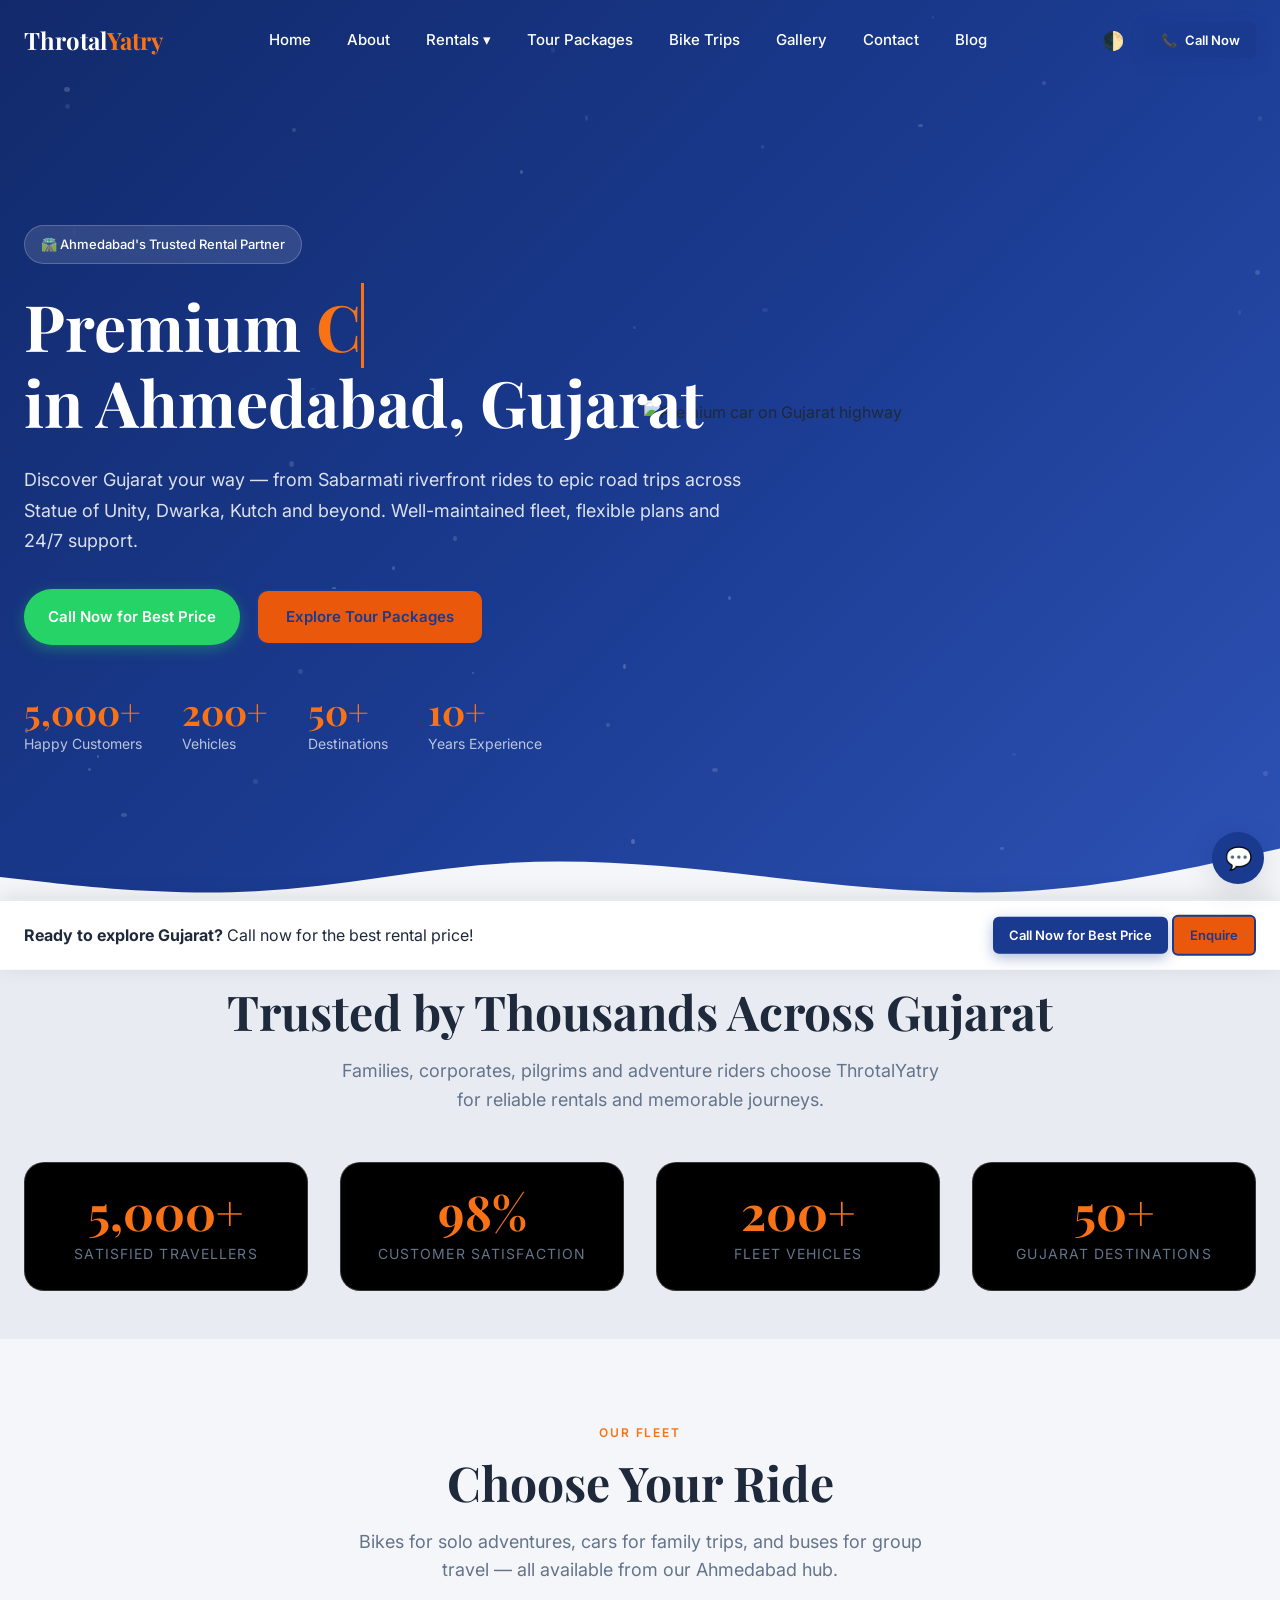
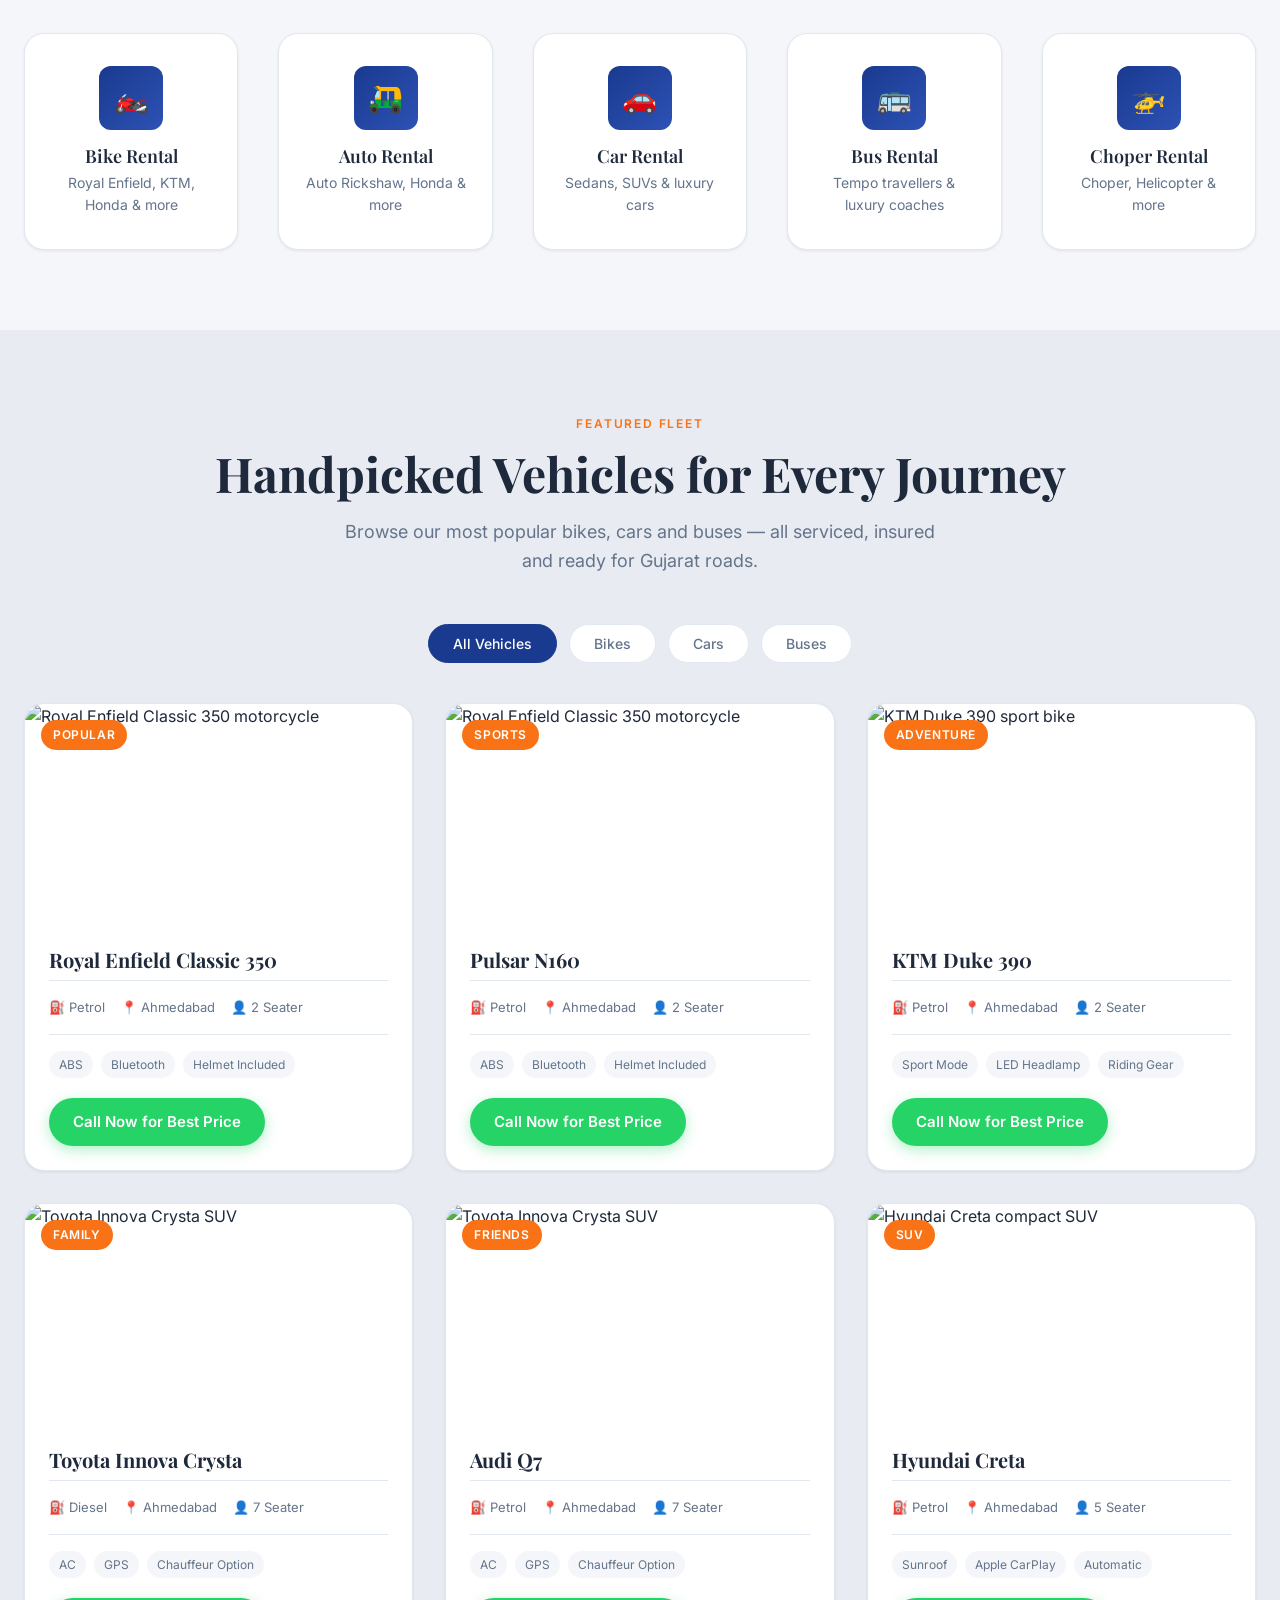
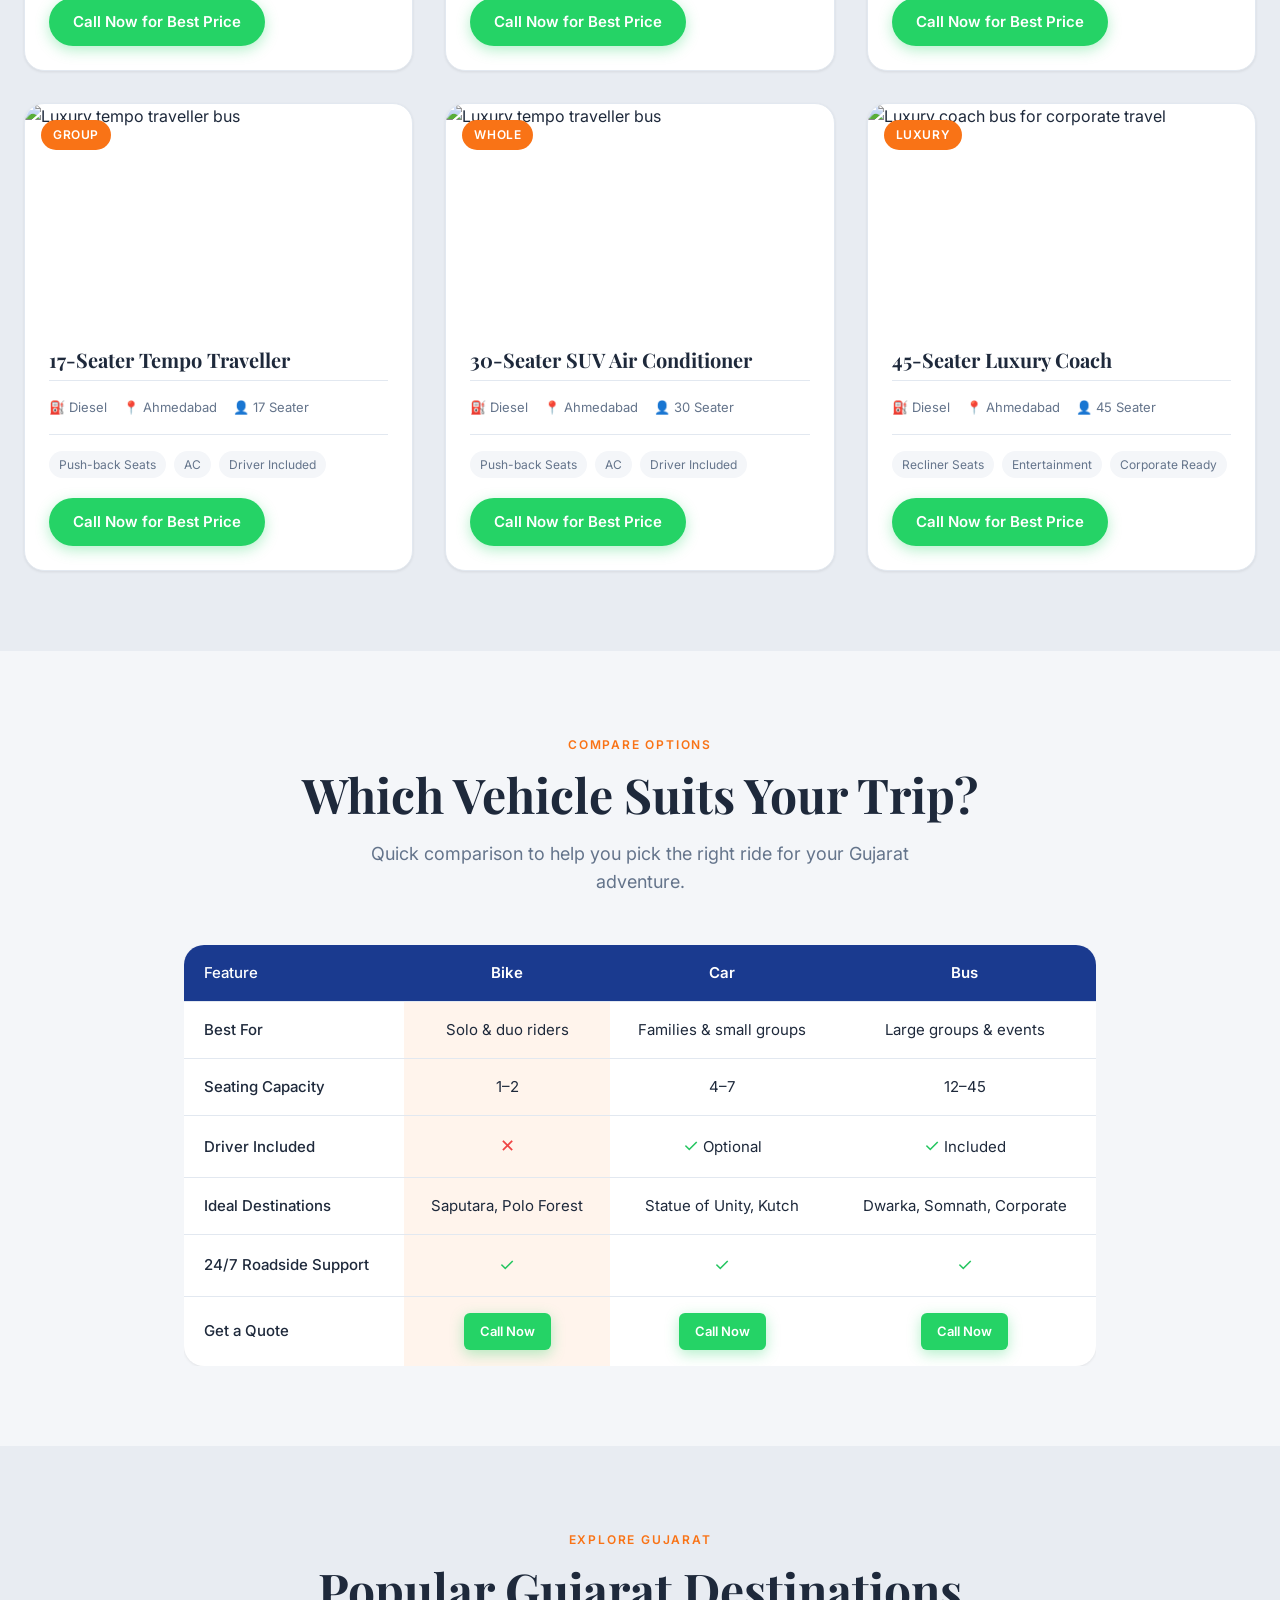
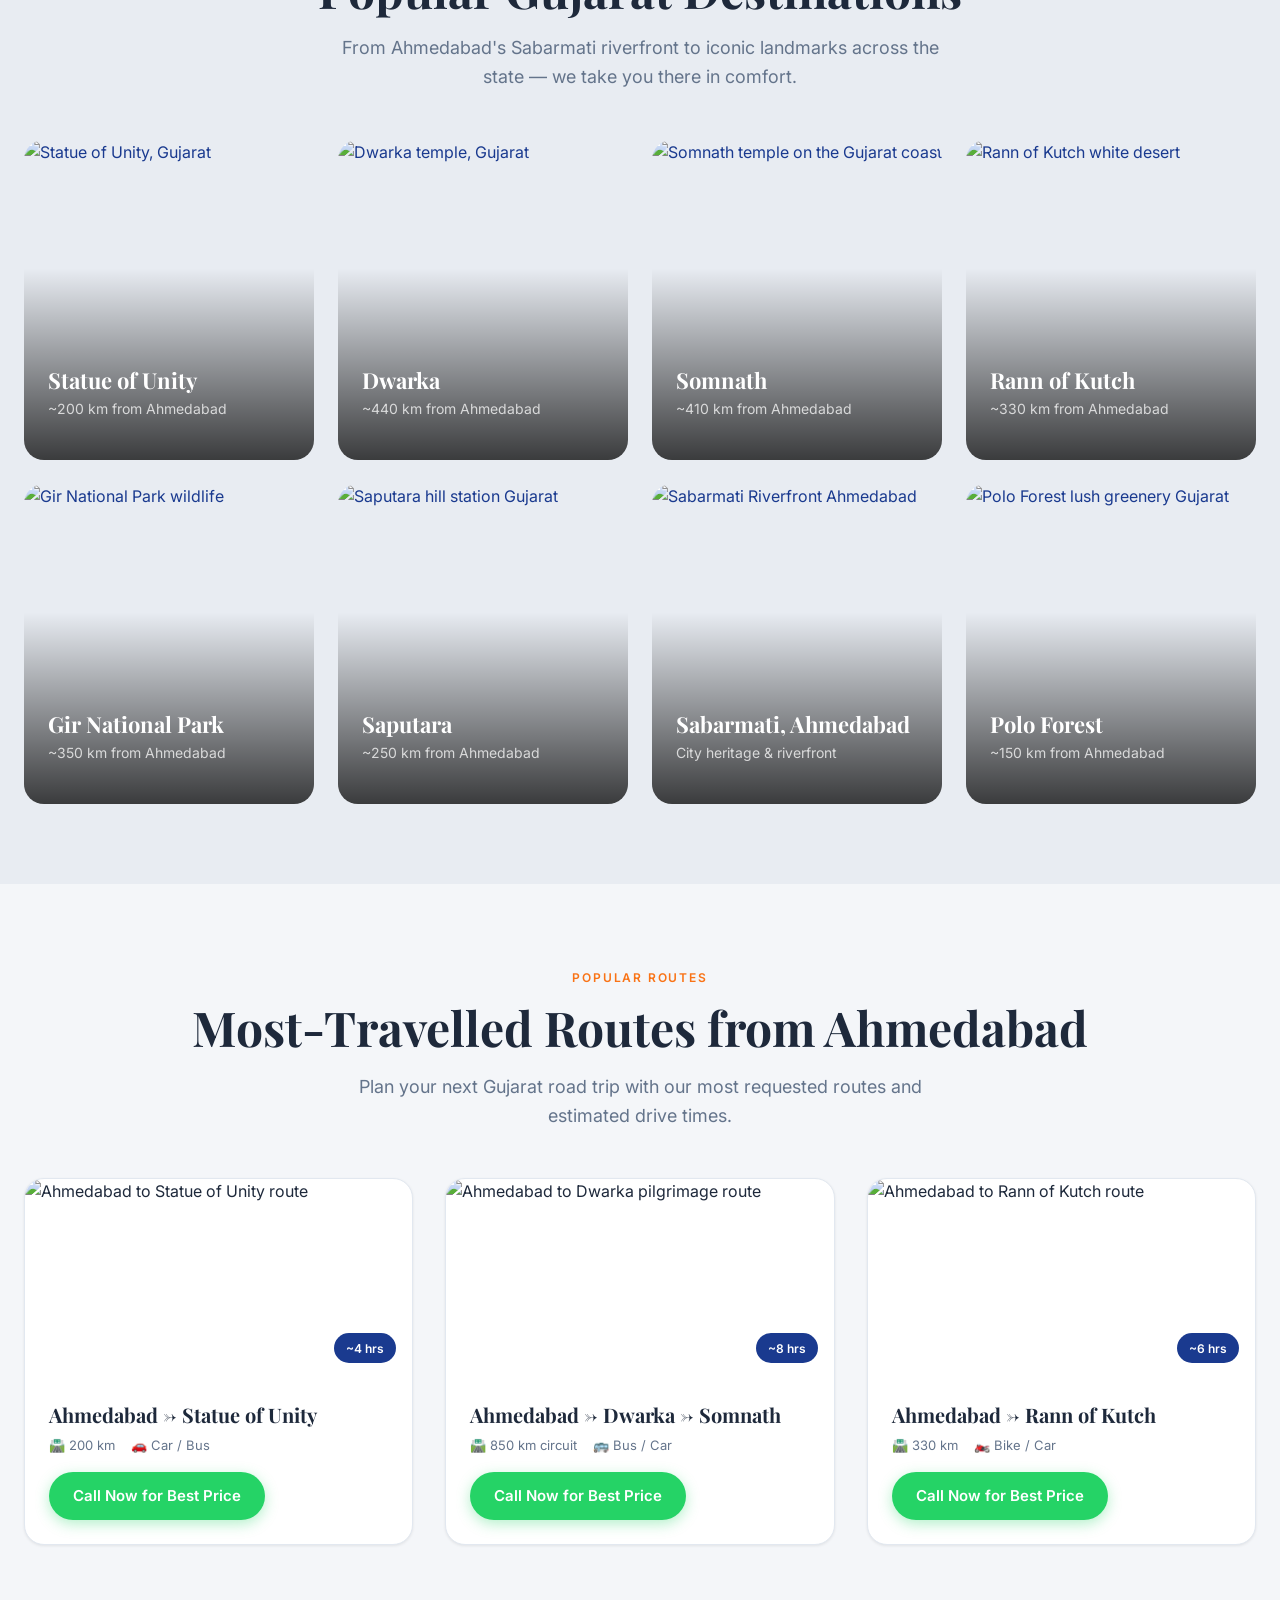
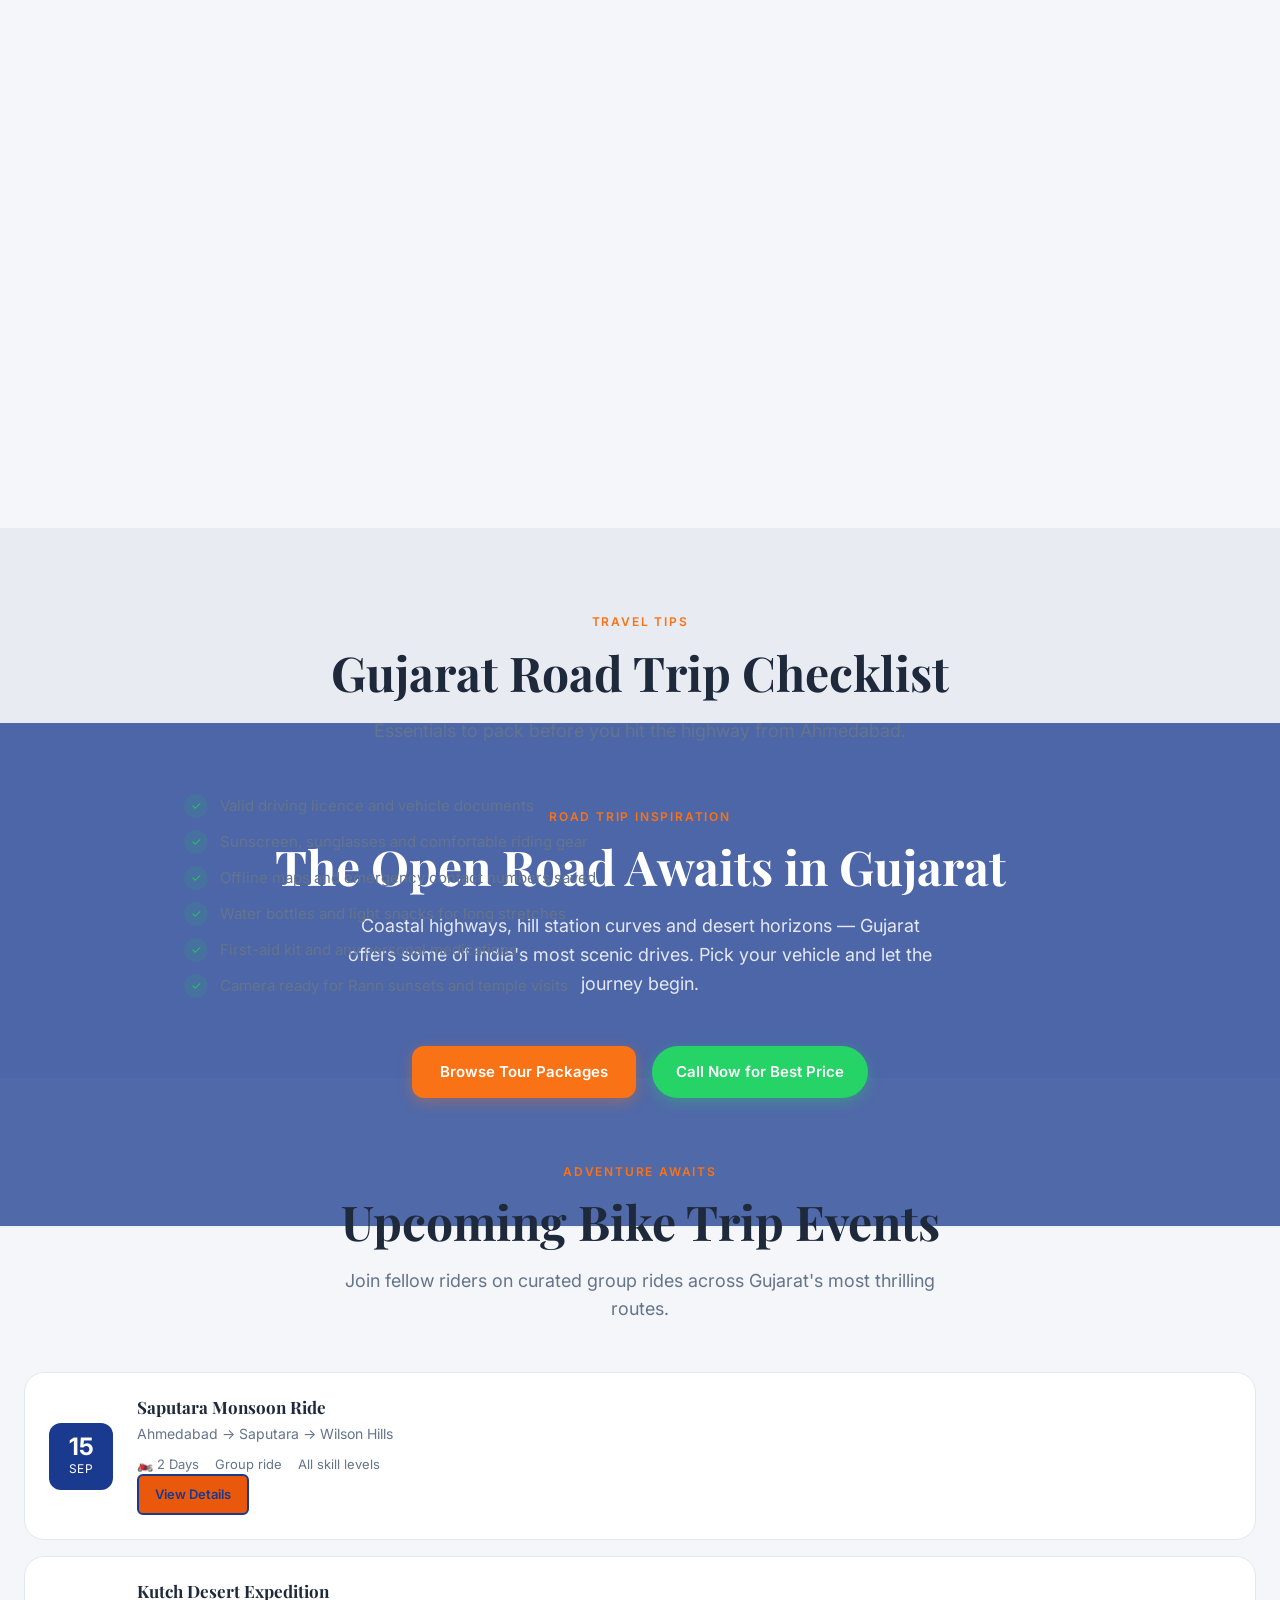
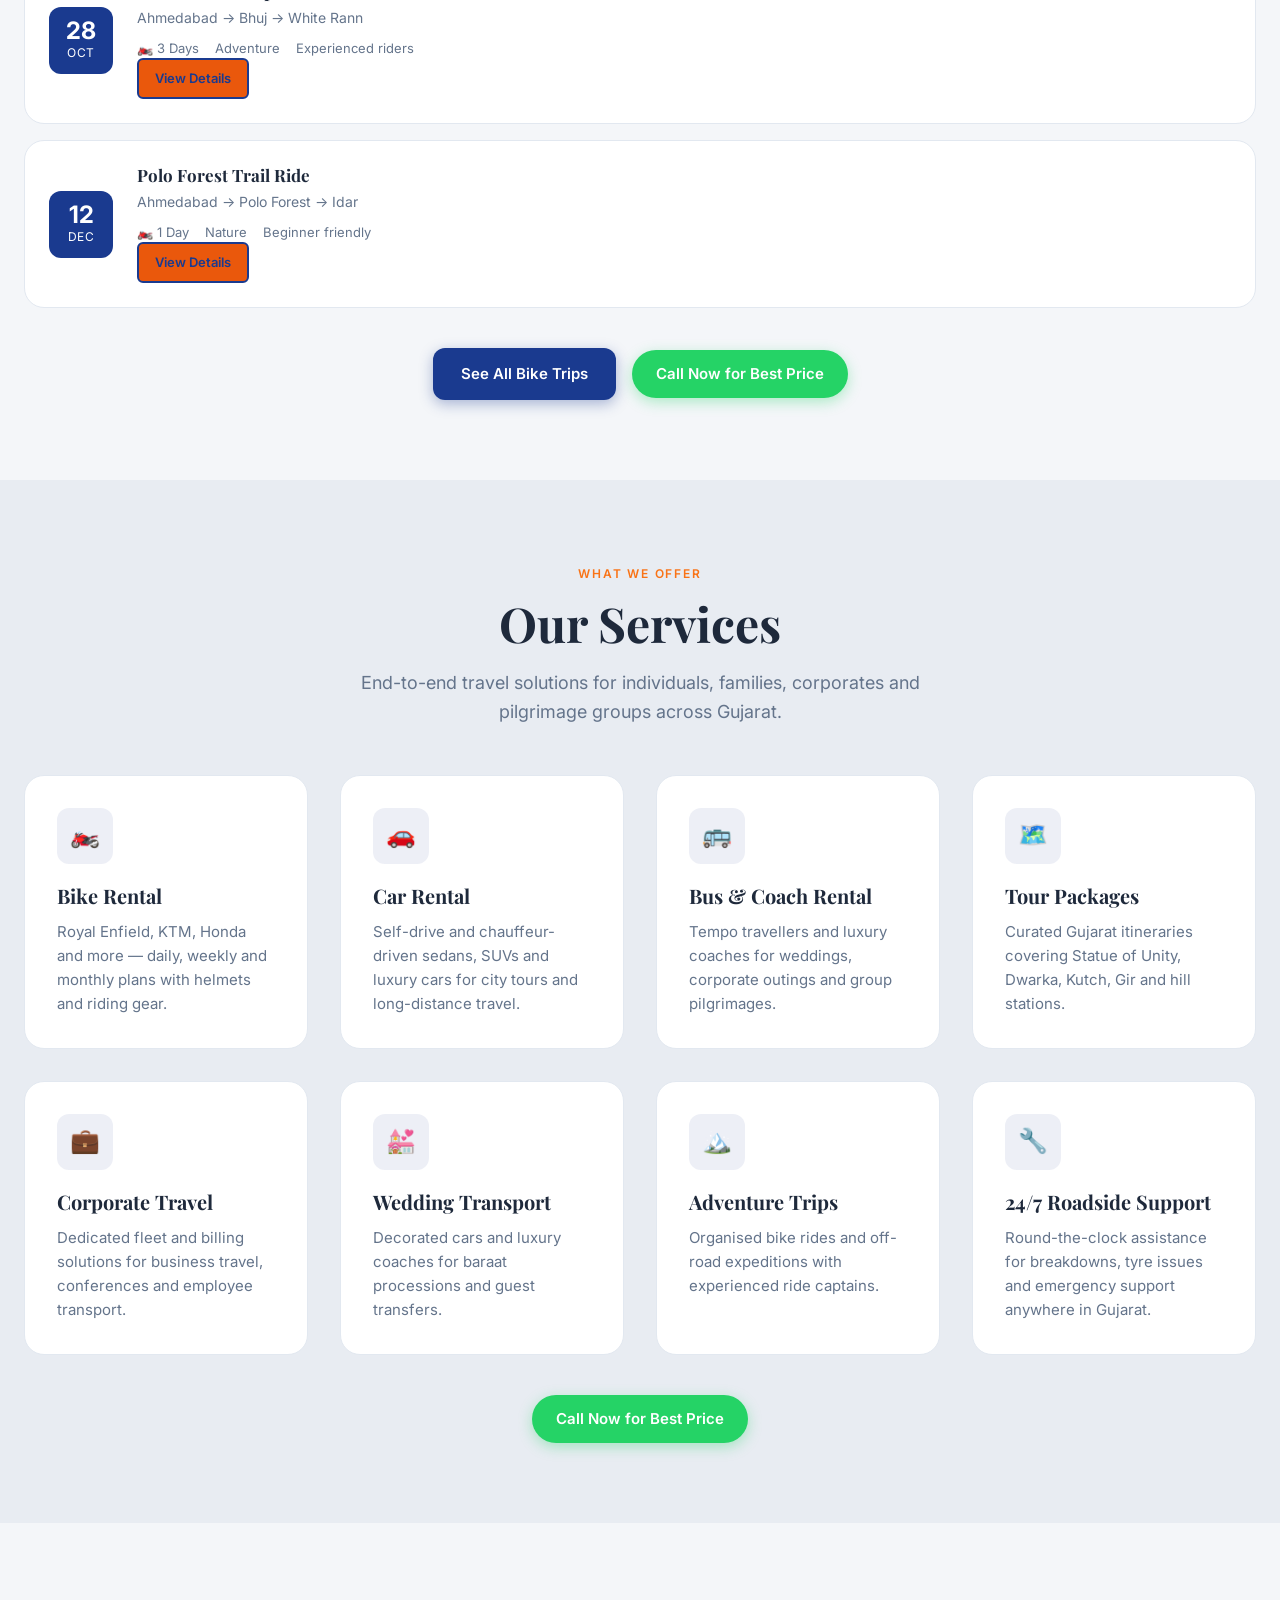
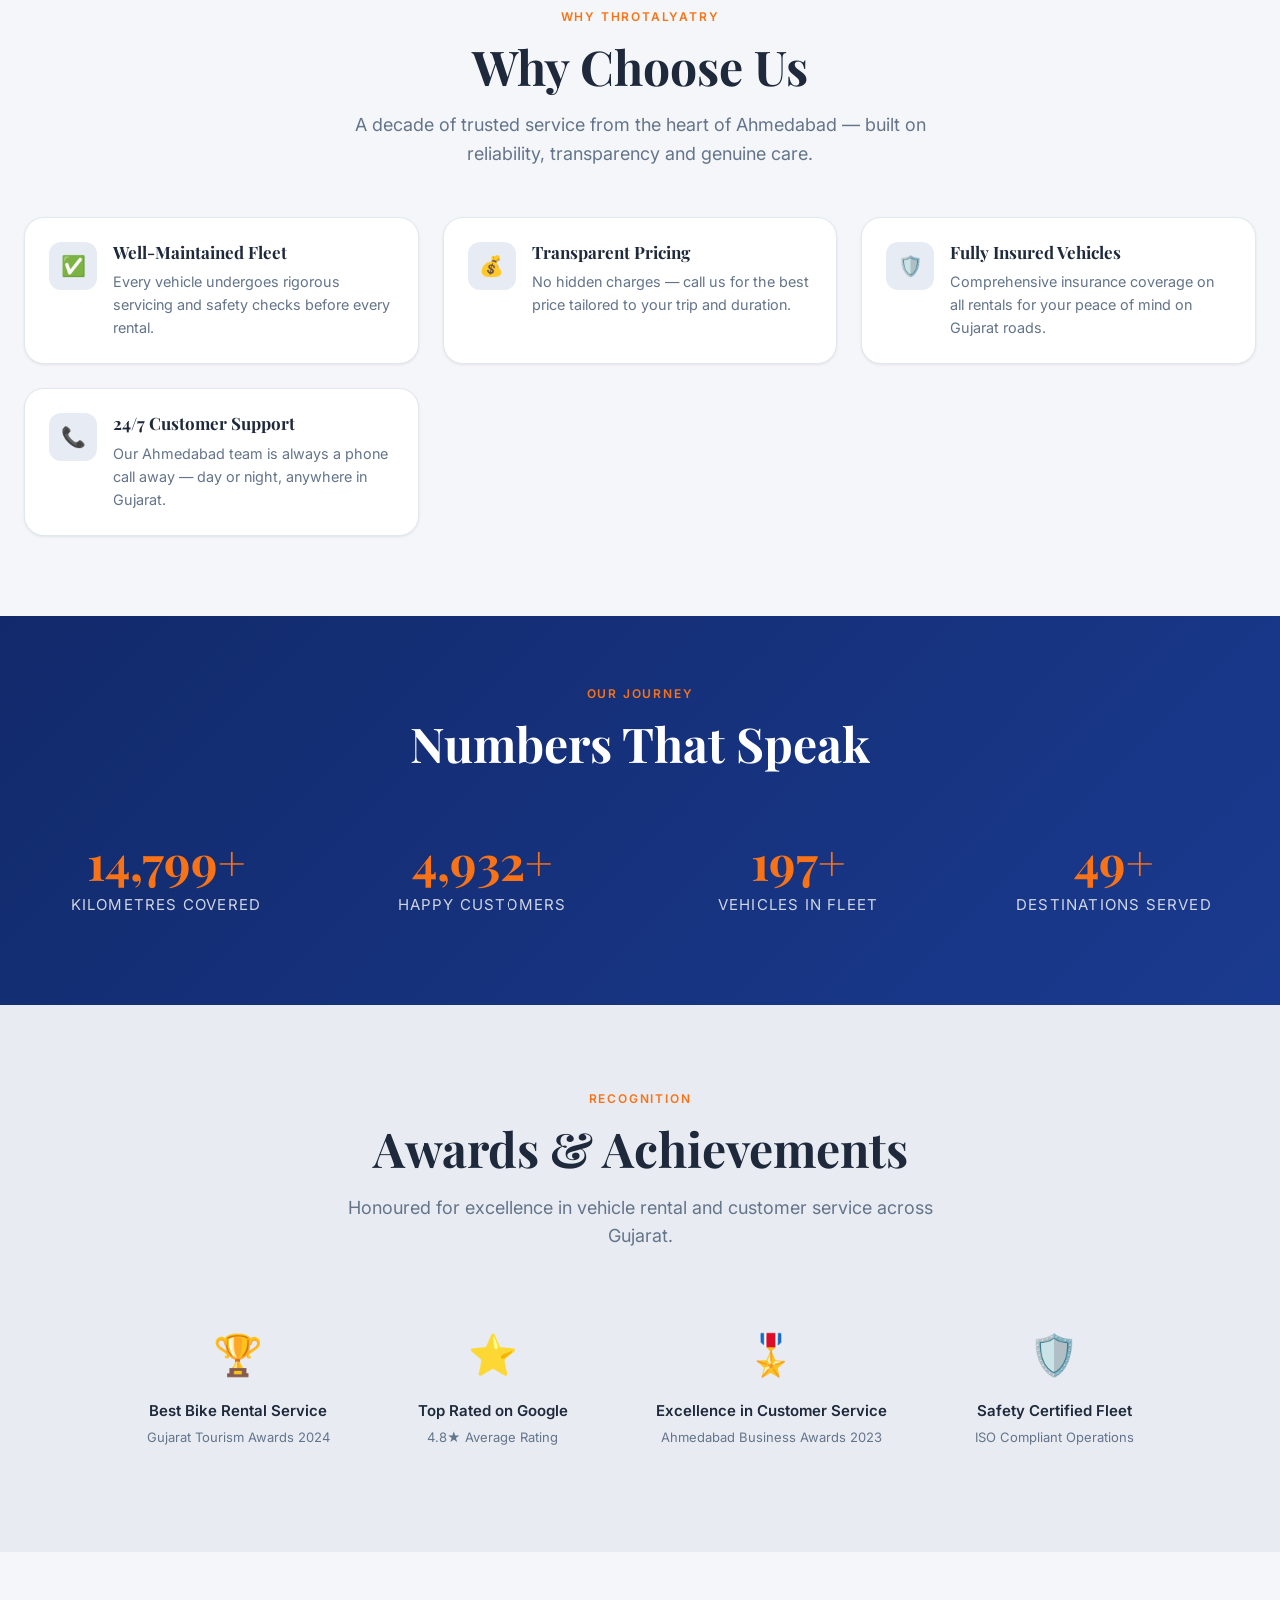
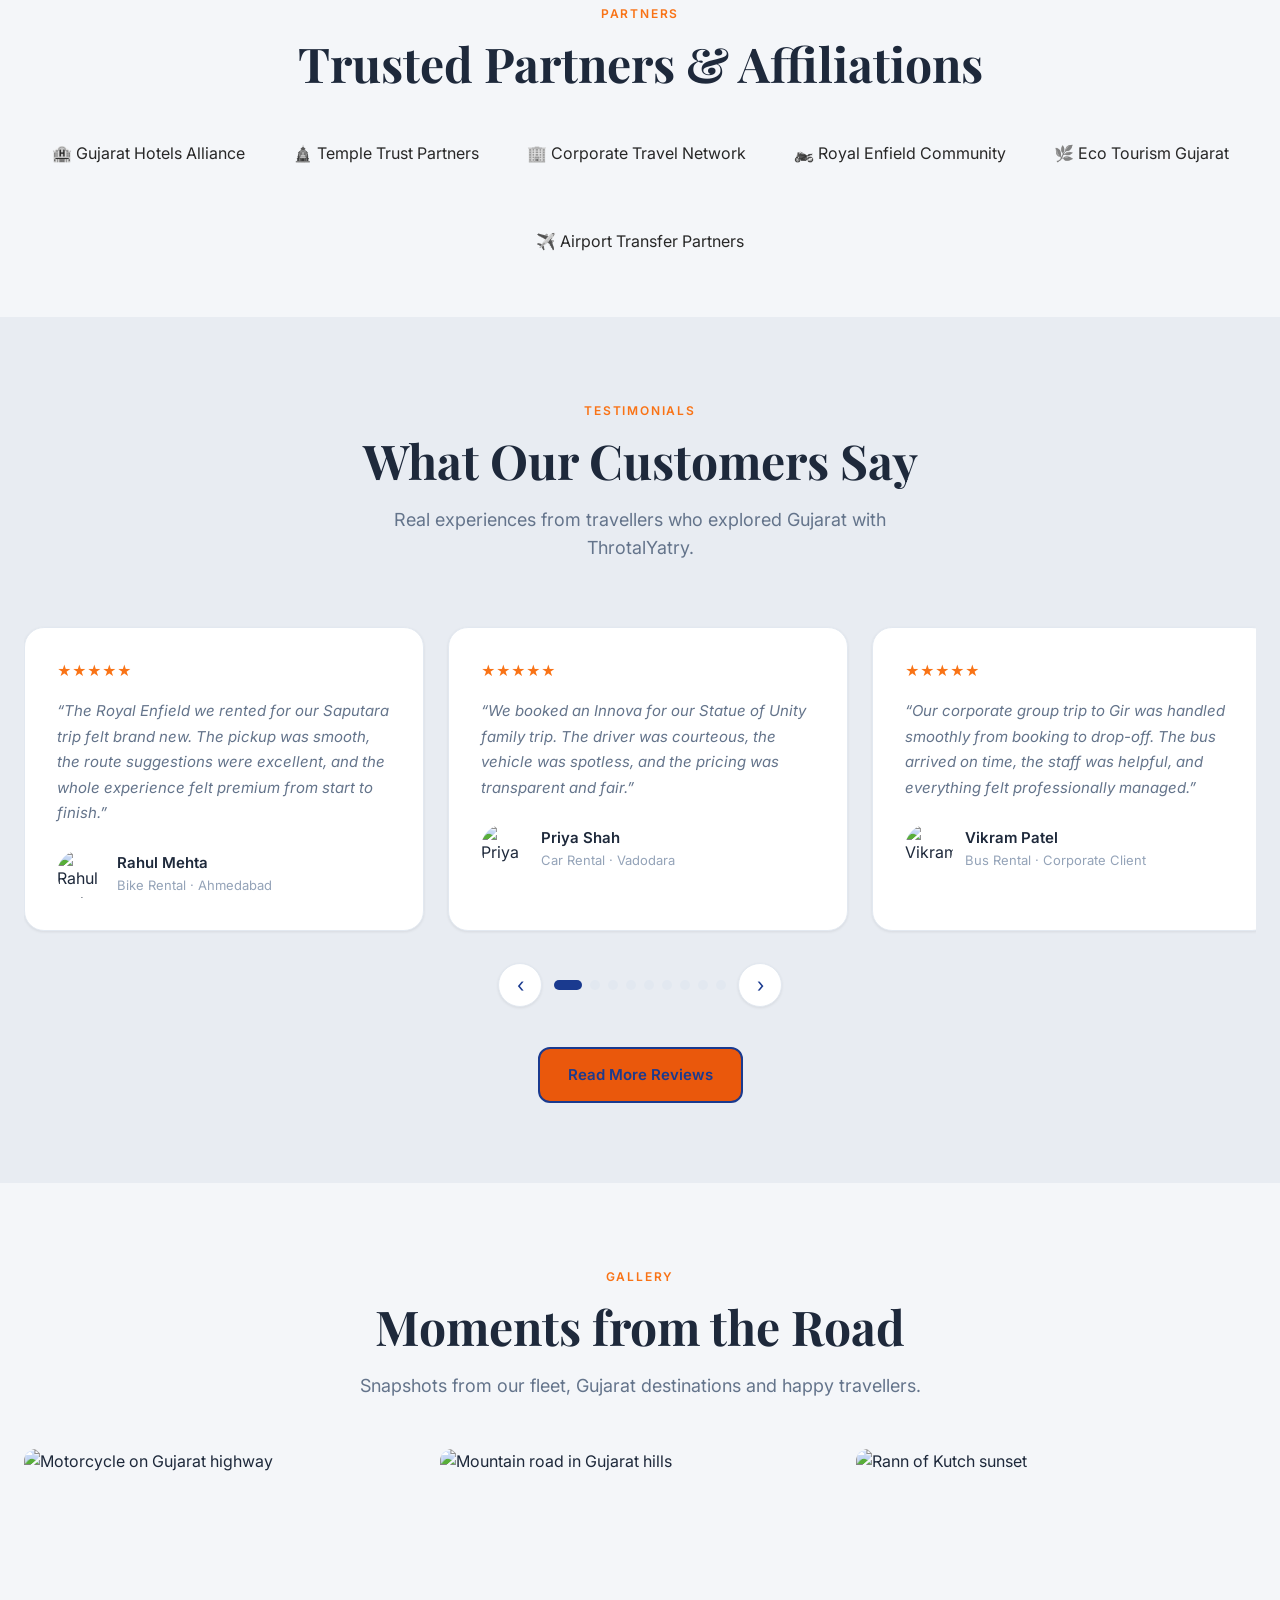
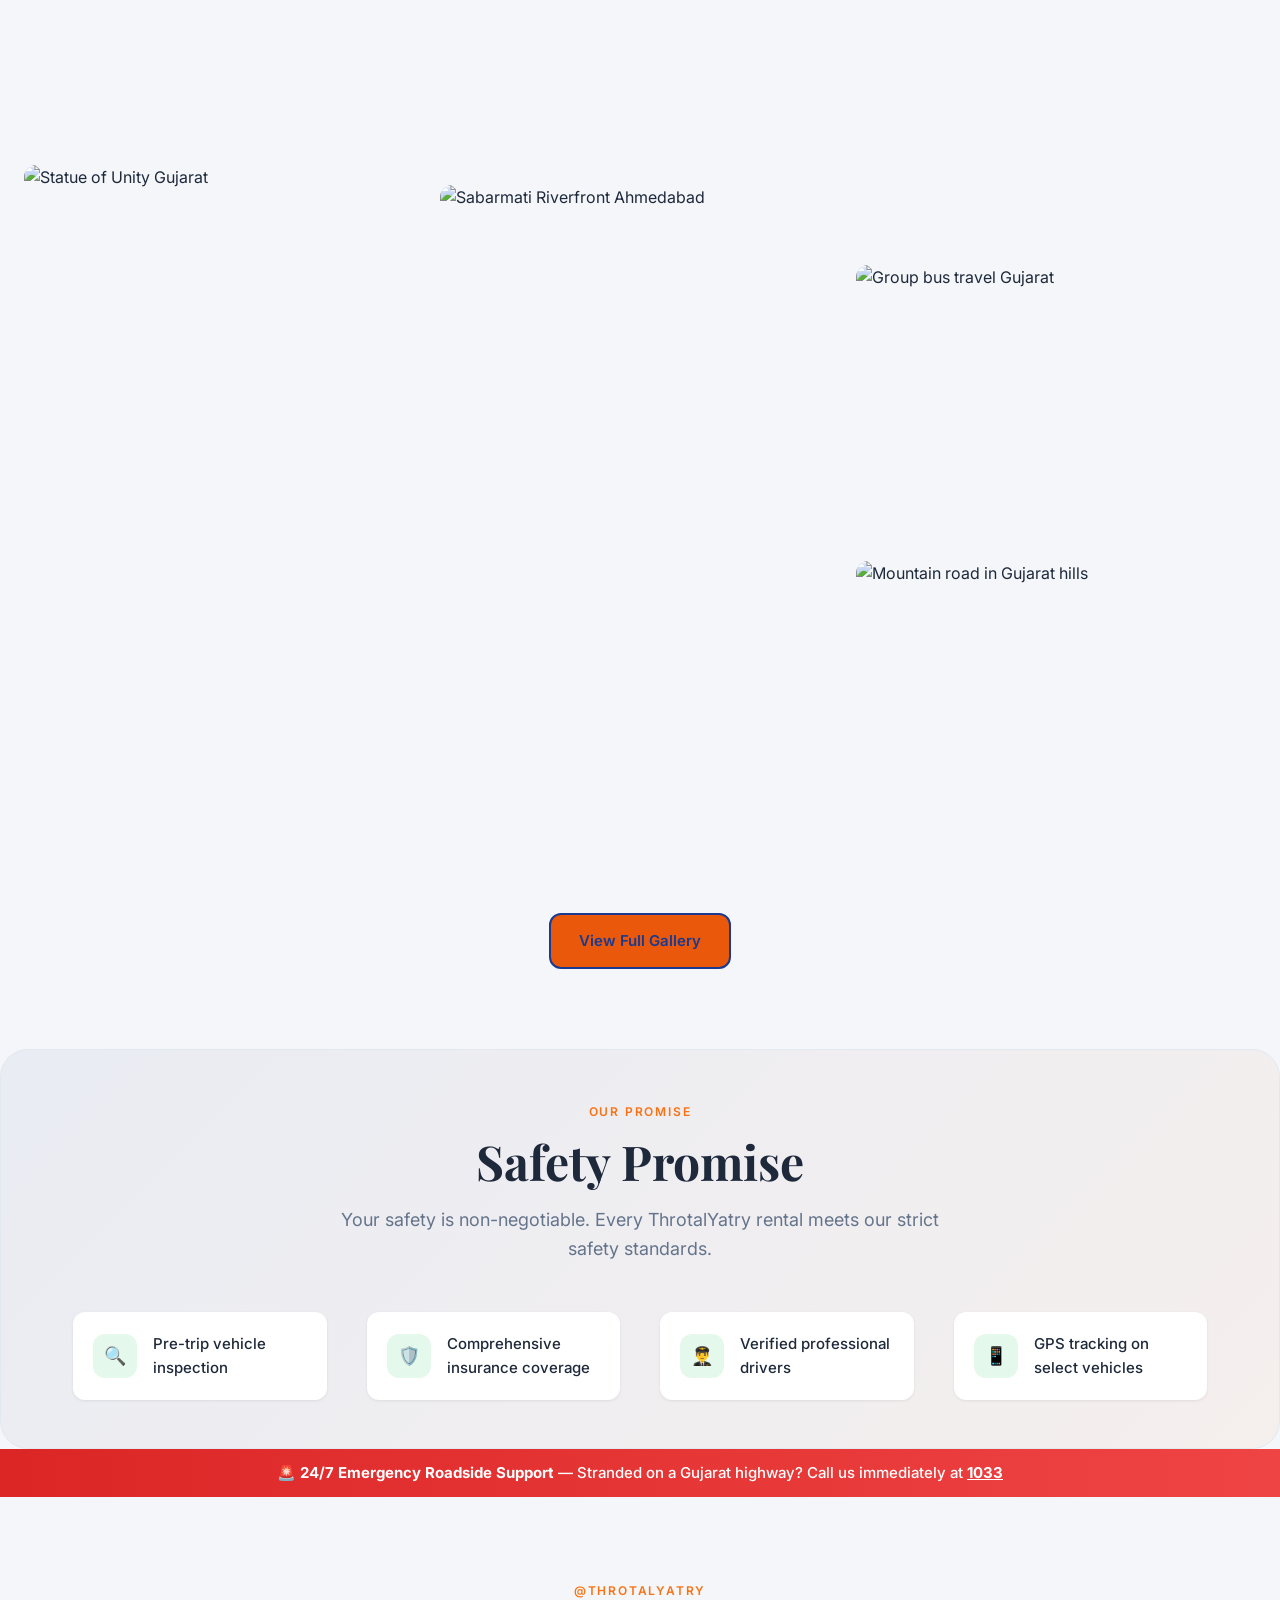
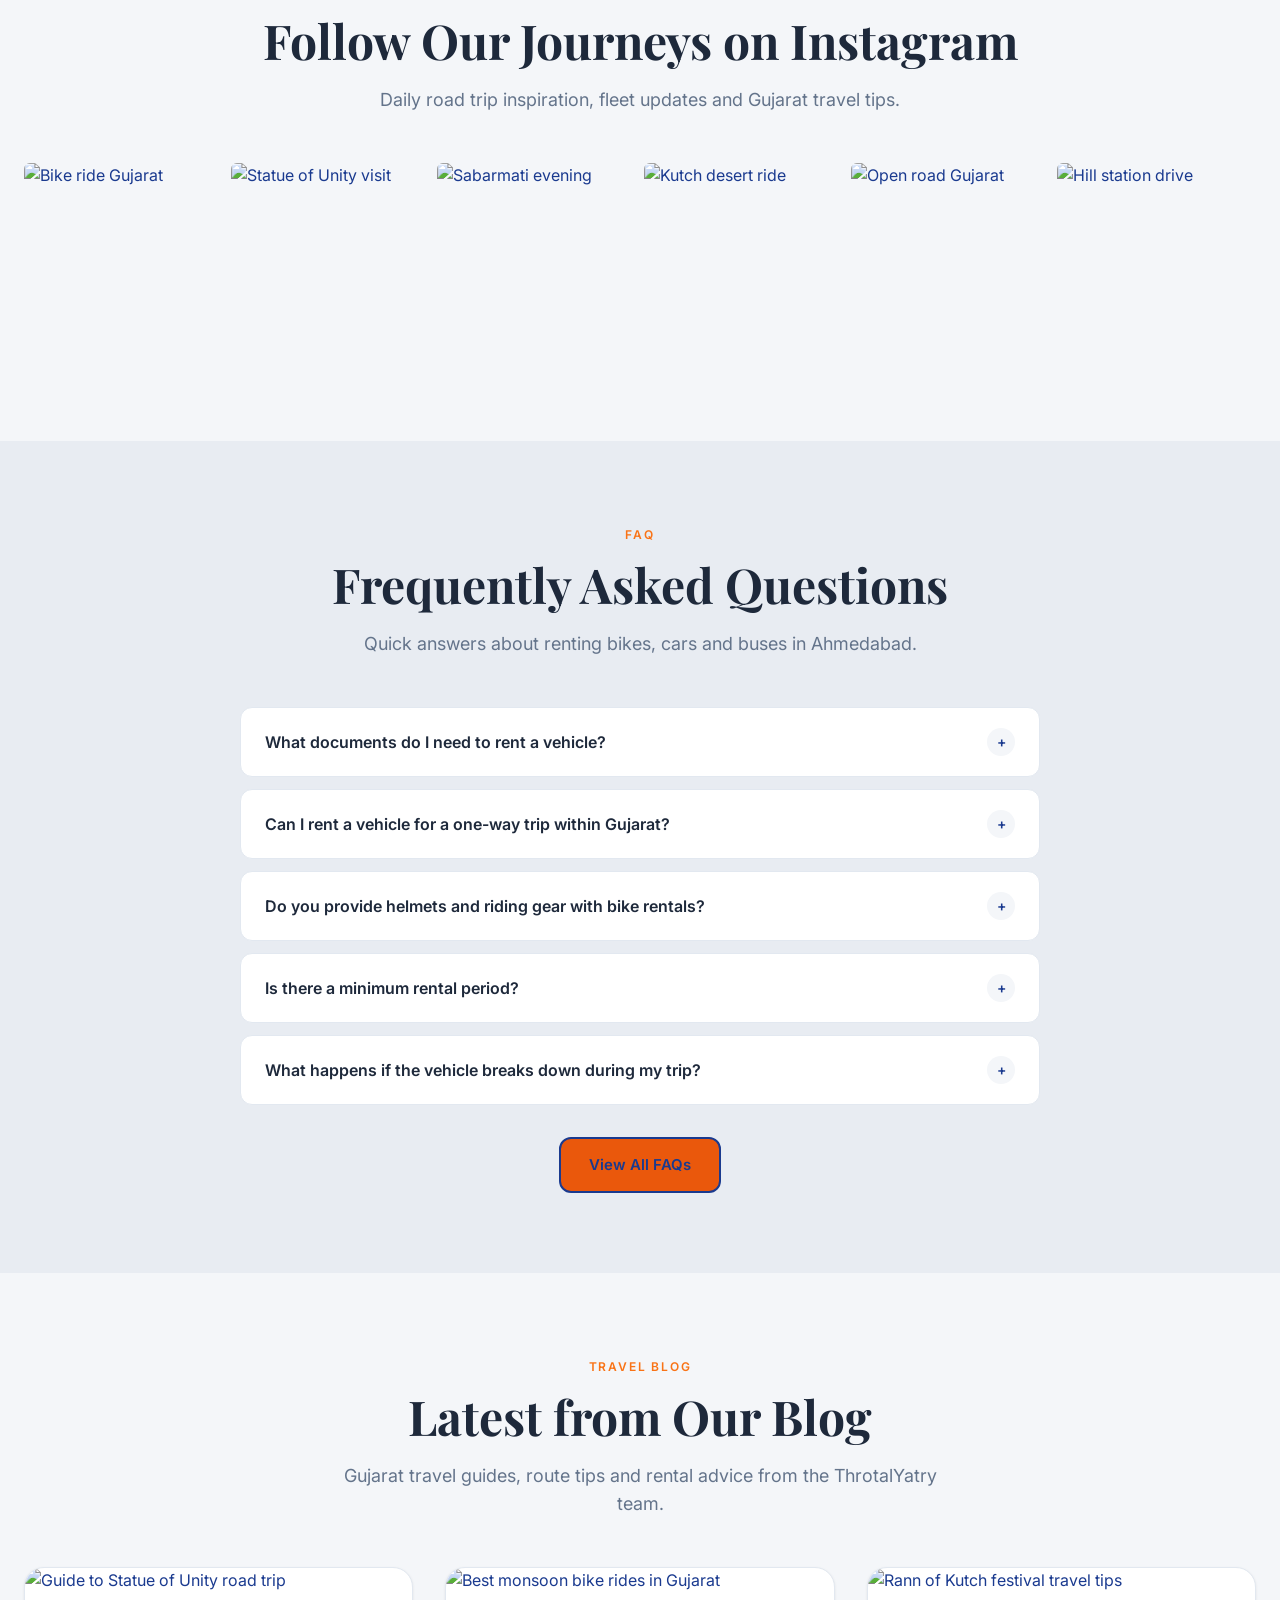
==== commit 0c384df7: "Add website and CI/CD deployment setup" ====
--- a/index.html
+++ b/index.html
@@ -497,7 +497,7 @@
             </div>
           </a>
           <a href="tour-packages.html#kutch" class="destination-card">
-            <img src="https://thetravelingca.com/wp-content/uploads/2020/12/IMG-20200210-WA0167-01_compress72-1-1024x768.jpg" alt="Rann of Kutch white desert" width="400" height="320" loading="lazy">
+            <img src="https://images.unsplash.com/photo-1669015881702-951de590db31?w=600&auto=format&fit=crop&q=60&ixlib=rb-4.1.0&ixid=M3wxMjA3fDB8MHxzZWFyY2h8M3x8cmFubiUyMG9mJTIwa3V0Y2h8ZW58MHx8MHx8fDA%3D" alt="Rann of Kutch white desert" width="400" height="320" loading="lazy">
             <div class="destination-overlay">
               <div class="destination-info">
                 <h3 class="destination-name">Rann of Kutch</h3>
--- a/css/style.css
+++ b/css/style.css
@@ -36,6 +36,12 @@
   --glass-bg: rgb(0, 0, 0);
   --glass-border: rgba(255, 255, 255, 0.2);
   --glass-blur: blur(16px);
+  --color-surface: #ffffff;
+  --color-surface-dark: #1e293b;
+  --color-bg-alt: #e8ecf2;
+  --color-text: #1e293b;
+  --color-text-muted: #64748b;
+  --color-border: #e2e8f0;
 }
 
 [data-theme="dark"] {
@@ -58,6 +64,12 @@
   --shadow-xl: 0 16px 48px rgba(0, 0, 0, 0.6);
   --glass-bg: rgba(15, 23, 42, 0.75);
   --glass-border: rgba(255, 255, 255, 0.08);
+  --color-surface: #1e293b;
+  --color-surface-dark: #0f172a;
+  --color-bg-alt: #1e293b;
+  --color-text: #f1f5f9;
+  --color-text-muted: #94a3b8;
+  --color-border: #334155;
 }
 
 /* â”€â”€ Reset & Base â”€â”€â”€â”€â”€â”€â”€â”€â”€â”€â”€â”€â”€â”€â”€â”€â”€â”€â”€â”€â”€â”€â”€â”€â”€â”€â”€â”€â”€â”€â”€â”€â”€â”€â”€â”€â”€â”€â”€â”€â”€â”€â”€â”€ */
@@ -246,6 +258,53 @@
   margin-right: auto;
 }
 
+.why-choose-grid {
+  display: grid;
+  grid-template-columns: repeat(3, minmax(0, 1fr));
+  gap: 1.5rem;
+  align-items: stretch;
+}
+
+.why-choose-item {
+  display: flex;
+  align-items: flex-start;
+  gap: 1rem;
+  min-width: 0;
+  height: 100%;
+  padding: 1.5rem;
+  background: var(--accent);
+  border: 1px solid var(--border);
+  border-radius: var(--radius-lg);
+  box-shadow: var(--shadow-sm);
+}
+
+.why-choose-icon {
+  flex: 0 0 48px;
+  width: 48px;
+  height: 48px;
+  display: flex;
+  align-items: center;
+  justify-content: center;
+  background: rgba(26, 58, 143, 0.1);
+  border-radius: var(--radius-md);
+  font-size: 1.25rem;
+  line-height: 1;
+}
+
+.why-choose-content {
+  min-width: 0;
+}
+
+.why-choose-content h4 {
+  margin-bottom: 0.5rem;
+  font-size: 1.0625rem;
+}
+
+.why-choose-content p {
+  margin-bottom: 0;
+  font-size: 0.9rem;
+}
+
 /* â”€â”€ Container & Section â”€â”€â”€â”€â”€â”€â”€â”€â”€â”€â”€â”€â”€â”€â”€â”€â”€â”€â”€â”€â”€â”€â”€â”€â”€â”€â”€â”€â”€â”€â”€â”€â”€â”€â”€â”€â”€ */
 .container {
   width: 100%;
@@ -445,6 +504,15 @@
   align-items: center;
   justify-content: space-between;
   height: 100%;
+}
+
+.header > .container {
+  height: 100%;
+}
+
+.navbar .nav-menu,
+.navbar .nav-actions {
+  align-items: center;
 }
 
 .logo {
@@ -561,11 +629,17 @@
   color: var(--accent);
   transition: all var(--transition);
   font-size: 1.125rem;
+  border: 1px solid transparent;
+  cursor: pointer;
 }
 
 .theme-toggle:hover {
   background: rgba(255, 255, 255, 0.12);
   color: var(--secondary);
+}
+
+[data-theme="dark"] .theme-toggle {
+  border-color: var(--glass-border);
 }
 
 .hamburger {
@@ -1895,9 +1969,11 @@
 
 .chatbot-panel {
   position: fixed;
-  right: 1.25rem;
+  left: auto;
+  right: 1rem;
   bottom: 6.5rem;
-  width: min(92vw, 360px);
+  width: min(calc(100vw - 2rem), 360px);
+  max-height: calc(100dvh - 8rem);
   background: var(--secondary-dark);
   color: var(--accent);
   border: 1px solid rgba(255, 255, 255, 0.16);
@@ -1931,6 +2007,8 @@
 
 .chatbot-panel__body {
   padding: 0.9rem 1rem 1rem;
+  max-height: calc(100dvh - 12rem);
+  overflow-y: auto;
 }
 
 .chatbot-panel__text {
--- a/css/responsive.css
+++ b/css/responsive.css
@@ -1019,3 +1019,415 @@
     transform: none !important;
   }
 }
+
+/* Shared responsive guardrails for pages using legacy and BEM class names. */
+*,
+*::before,
+*::after {
+  box-sizing: border-box;
+}
+
+html,
+body {
+  max-width: 100%;
+  overflow-x: hidden;
+}
+
+img,
+video,
+iframe,
+svg {
+  max-width: 100%;
+}
+
+.contact-section > *,
+.section-split > *,
+.about-intro > * {
+  min-width: 0;
+}
+
+.page-hero-title {
+  overflow-wrap: anywhere;
+}
+
+@media (max-width: 992px) {
+  .navbar {
+    gap: 1rem;
+  }
+
+  .navbar__logo,
+  .logo {
+    min-width: 0;
+  }
+
+  .navbar__logo-text,
+  .logo-text {
+    overflow: hidden;
+    text-overflow: ellipsis;
+    white-space: nowrap;
+  }
+
+  .contact-section {
+    grid-template-columns: 1fr;
+  }
+
+  .nav-overlay {
+    position: fixed;
+    inset: 0;
+    background: rgba(0, 0, 0, 0.55);
+    opacity: 0;
+    visibility: hidden;
+    z-index: 1001;
+    transition: opacity 0.35s ease, visibility 0.35s ease;
+  }
+
+  .nav-overlay.is-active {
+    opacity: 1;
+    visibility: visible;
+  }
+
+  .mobile-nav {
+    position: fixed;
+    top: 0;
+    right: 0;
+    width: min(360px, 88vw);
+    height: 100dvh;
+    background: var(--accent);
+    box-shadow: -8px 0 32px rgba(0, 0, 0, 0.2);
+    z-index: 1002;
+    transform: translateX(100%);
+    transition: transform 0.4s ease;
+    overflow-y: auto;
+    display: flex;
+    flex-direction: column;
+  }
+
+  .mobile-nav.is-open {
+    transform: translateX(0);
+  }
+
+  .mobile-nav__header {
+    display: flex;
+    align-items: center;
+    justify-content: space-between;
+    padding: 18px 20px;
+    border-bottom: 1px solid var(--border);
+  }
+
+  .mobile-nav__close {
+    width: 40px;
+    height: 40px;
+    display: flex;
+    align-items: center;
+    justify-content: center;
+    background: transparent;
+    border: 0;
+    color: var(--text);
+    cursor: pointer;
+    font-size: 1.5rem;
+  }
+
+  .mobile-nav__links {
+    list-style: none;
+    margin: 0;
+    padding: 12px 0;
+    flex: 1;
+  }
+
+  .mobile-nav__links li {
+    border-bottom: 1px solid var(--border);
+  }
+
+  .mobile-nav__links a,
+  .mobile-nav__toggle {
+    display: flex;
+    align-items: center;
+    justify-content: space-between;
+    width: 100%;
+    padding: 14px 20px;
+    border: 0;
+    background: transparent;
+    color: var(--text);
+    font: inherit;
+    text-align: left;
+    text-decoration: none;
+    cursor: pointer;
+  }
+
+  .mobile-nav__submenu {
+    max-height: 0;
+    overflow: hidden;
+    margin: 0;
+    padding: 0;
+    list-style: none;
+    background: var(--bg-alt);
+    transition: max-height 0.35s ease;
+  }
+
+  .mobile-nav__submenu.is-open {
+    max-height: 200px;
+  }
+
+  .mobile-nav__submenu a {
+    display: block;
+    padding: 12px 20px 12px 36px;
+    color: var(--text-muted);
+    font-size: 0.9rem;
+  }
+
+  .mobile-nav__footer {
+    display: flex;
+    flex-direction: column;
+    gap: 10px;
+    padding: 20px;
+    border-top: 1px solid var(--border);
+  }
+
+  .mobile-nav__footer .btn {
+    width: 100%;
+  }
+
+  .navbar__dropdown.is-open > .dropdown {
+    opacity: 1;
+    visibility: visible;
+    transform: translateY(0);
+  }
+}
+
+@media (max-width: 768px) {
+  .page-hero {
+    padding-top: calc(var(--header-height) + 2.5rem);
+  }
+
+  .page-hero-title {
+    font-size: clamp(1.75rem, 7vw, 2.5rem);
+    line-height: 1.15;
+  }
+
+  .page-hero-subtitle {
+    font-size: 1rem;
+  }
+
+  .hero-content,
+  .hero__content {
+    width: 100%;
+  }
+
+  .hero-actions,
+  .hero__actions {
+    align-items: stretch;
+  }
+
+  .hero-actions .btn,
+  .hero__actions .btn {
+    width: 100%;
+  }
+
+  .trip-card {
+    align-items: stretch;
+    flex-wrap: wrap;
+  }
+
+  .trip-card .trip-info {
+    flex-basis: calc(100% - 80px);
+  }
+
+  .trip-card .btn-call {
+    width: 100%;
+    margin-left: 0;
+  }
+
+  .trip-meta {
+    flex-wrap: wrap;
+    gap: 0.5rem 1rem;
+  }
+
+  .contact-form {
+    padding: 1.25rem;
+  }
+
+  .form-row {
+    grid-template-columns: 1fr;
+  }
+
+  .newsletter {
+    border-radius: var(--radius-lg);
+    padding: 2.5rem 1rem;
+  }
+}
+
+@media (max-width: 576px) {
+  .chatbot-panel {
+    right: 1rem;
+    bottom: calc(5rem + env(safe-area-inset-bottom, 0px));
+    width: calc(100vw - 2rem);
+    max-height: calc(100dvh - 6rem);
+  }
+
+  .chatbot-panel__body {
+    max-height: calc(100dvh - 10rem);
+  }
+
+  .section,
+  .section-sm,
+  .section-lg {
+    padding-top: 3rem;
+    padding-bottom: 3rem;
+  }
+
+  .hero-badge {
+    max-width: 100%;
+    text-align: left;
+    white-space: normal;
+  }
+
+  .hero-stats {
+    display: grid;
+    grid-template-columns: repeat(2, minmax(0, 1fr));
+    gap: 1.25rem 1rem;
+  }
+
+  .hero-stat {
+    text-align: center;
+  }
+
+  .hero-stat-number {
+    font-size: 1.8rem;
+  }
+
+  .page-hero {
+    min-height: 0;
+    padding-bottom: 2.5rem;
+  }
+
+  .page-hero .btn {
+    max-width: 100%;
+    white-space: normal;
+  }
+
+  .trip-card {
+    padding: 1rem;
+    gap: 1rem;
+  }
+
+  .trip-card .trip-info {
+    flex-basis: calc(100% - 72px);
+  }
+
+  .comparison-table {
+    min-width: 520px;
+  }
+}
+
+/* Keep the single chat trigger in the lower-right corner. */
+.floating-buttons {
+  left: auto;
+  right: 1rem;
+  bottom: calc(1rem + env(safe-area-inset-bottom, 0px));
+  flex-direction: row;
+  transform: none;
+}
+
+.floating-buttons .floating-btn {
+  flex: 0 0 auto;
+}
+
+
+.navbar__dropdown.is-open > .dropdown {
+  opacity: 1;
+  visibility: visible;
+  transform: translateY(0);
+}
+
+@media (max-width: 992px) {
+  .mobile-nav__submenu {
+    max-height: 0;
+    overflow: hidden;
+    margin: 0;
+    padding: 0;
+    list-style: none;
+    background: var(--bg-alt);
+    transition: max-height 0.35s ease;
+  }
+
+  .mobile-nav__submenu.is-open {
+    max-height: 200px;
+  }
+
+  .mobile-nav__submenu a {
+    display: block;
+    padding: 12px 20px 12px 36px;
+    color: var(--text-muted);
+    font-size: 0.9rem;
+  }
+}
+
+[data-theme="dark"] .dropdown,
+[data-theme="dark"] .category-card,
+[data-theme="dark"] .vehicle-card,
+[data-theme="dark"] .tour-card,
+[data-theme="dark"] .destination-card,
+[data-theme="dark"] .service-card,
+[data-theme="dark"] .team-card,
+[data-theme="dark"] .contact-form,
+[data-theme="dark"] .comparison-table,
+[data-theme="dark"] .trip-card,
+[data-theme="dark"] .trip-calendar,
+[data-theme="dark"] .faq-item,
+[data-theme="dark"] .glass-card {
+  background: var(--color-surface);
+  color: var(--text);
+  border-color: var(--border);
+}
+
+[data-theme="dark"] .dropdown-link,
+[data-theme="dark"] .category-name,
+[data-theme="dark"] .vehicle-card-title,
+[data-theme="dark"] .tour-card-title,
+[data-theme="dark"] .service-title,
+[data-theme="dark"] .team-name,
+[data-theme="dark"] .trip-info h4,
+[data-theme="dark"] .faq-question,
+[data-theme="dark"] .comparison-table td {
+  color: var(--text);
+}
+
+[data-theme="dark"] .form-input,
+[data-theme="dark"] .form-textarea,
+[data-theme="dark"] .form-select,
+[data-theme="dark"] .newsletter-input,
+[data-theme="dark"] .trip-calendar-day {
+  background: var(--bg);
+  color: var(--text);
+  border-color: var(--border);
+}
+
+[data-theme="dark"] .dropdown-link:hover,
+[data-theme="dark"] .trip-calendar-day:hover {
+  background: var(--bg-alt);
+  color: var(--text);
+}
+
+[data-theme="dark"] .glass-card {
+  background: var(--glass-bg);
+}
+
+@media (max-width: 992px) {
+  .why-choose-grid {
+    grid-template-columns: repeat(2, minmax(0, 1fr));
+  }
+
+  .why-choose-item {
+    min-height: 170px;
+  }
+}
+
+@media (max-width: 576px) {
+  .why-choose-grid {
+    grid-template-columns: 1fr;
+  }
+
+  .why-choose-item {
+    padding: 1.25rem;
+  }
+}
